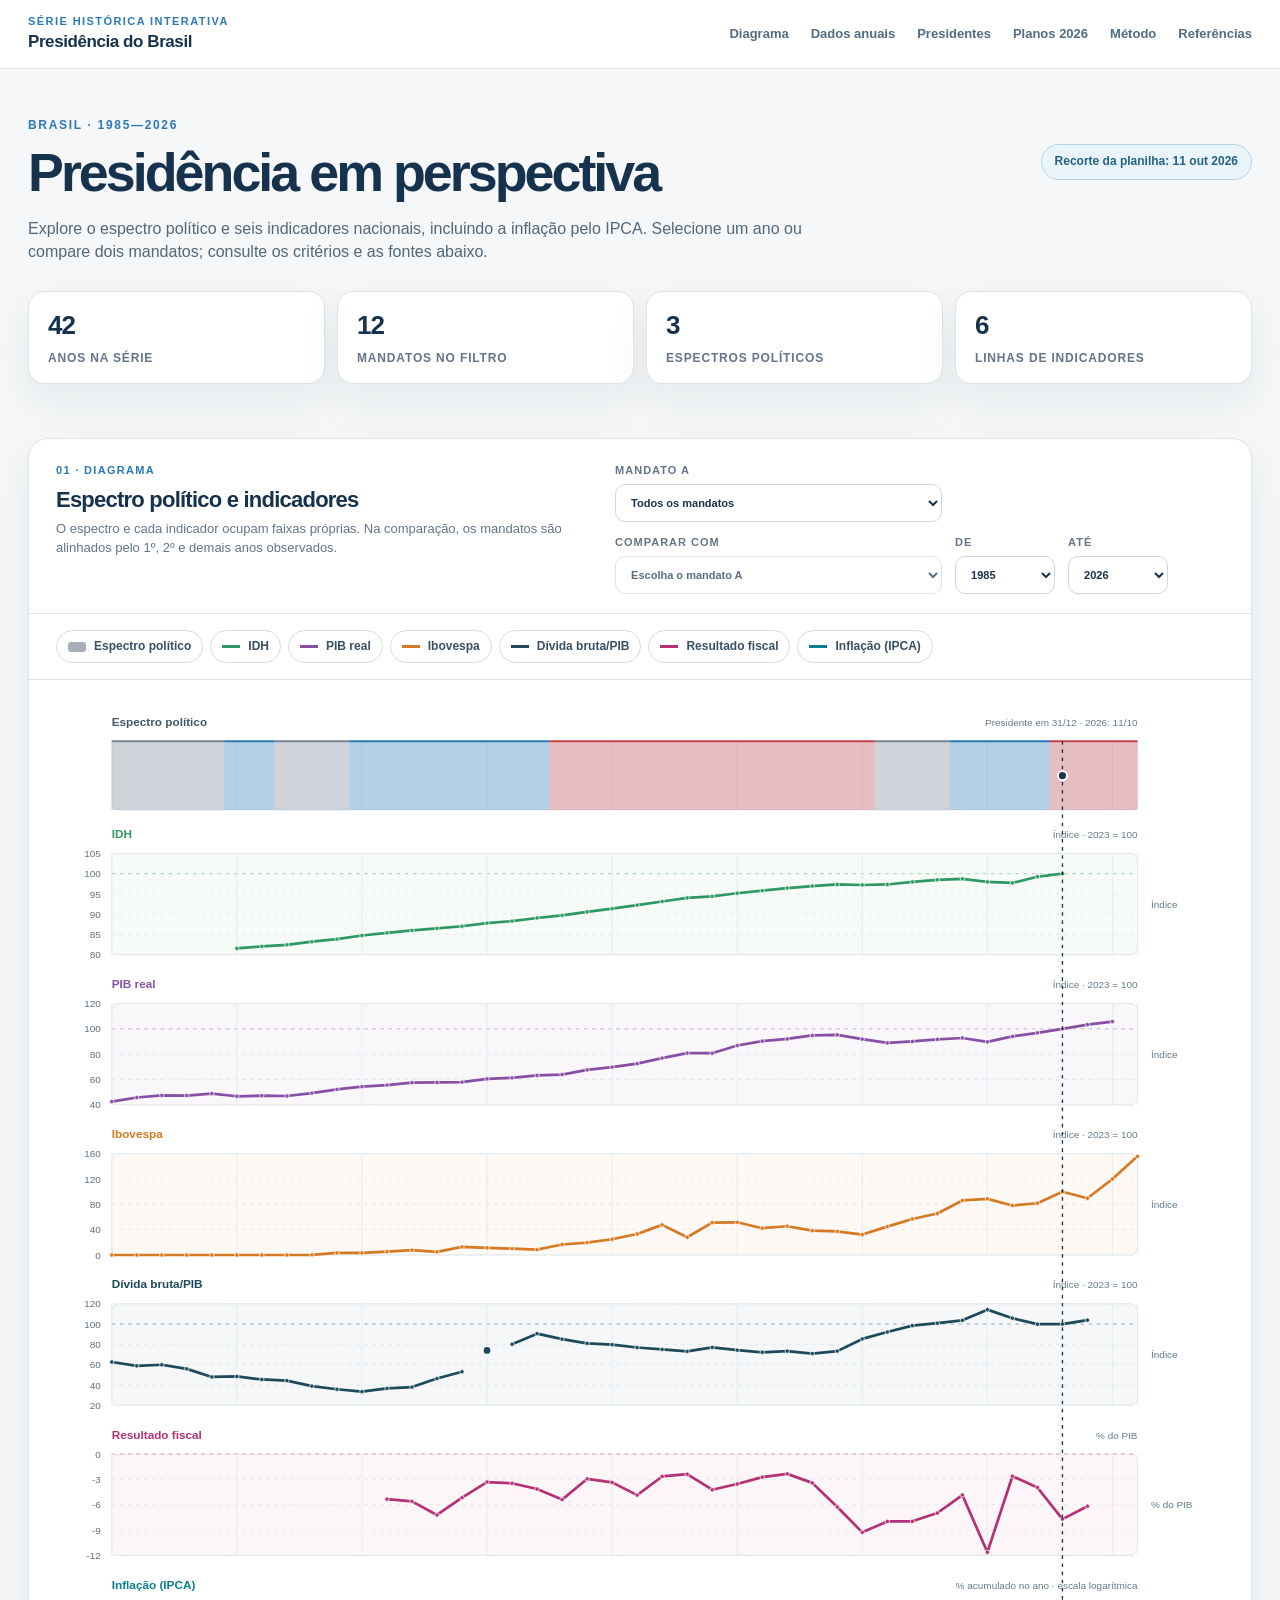
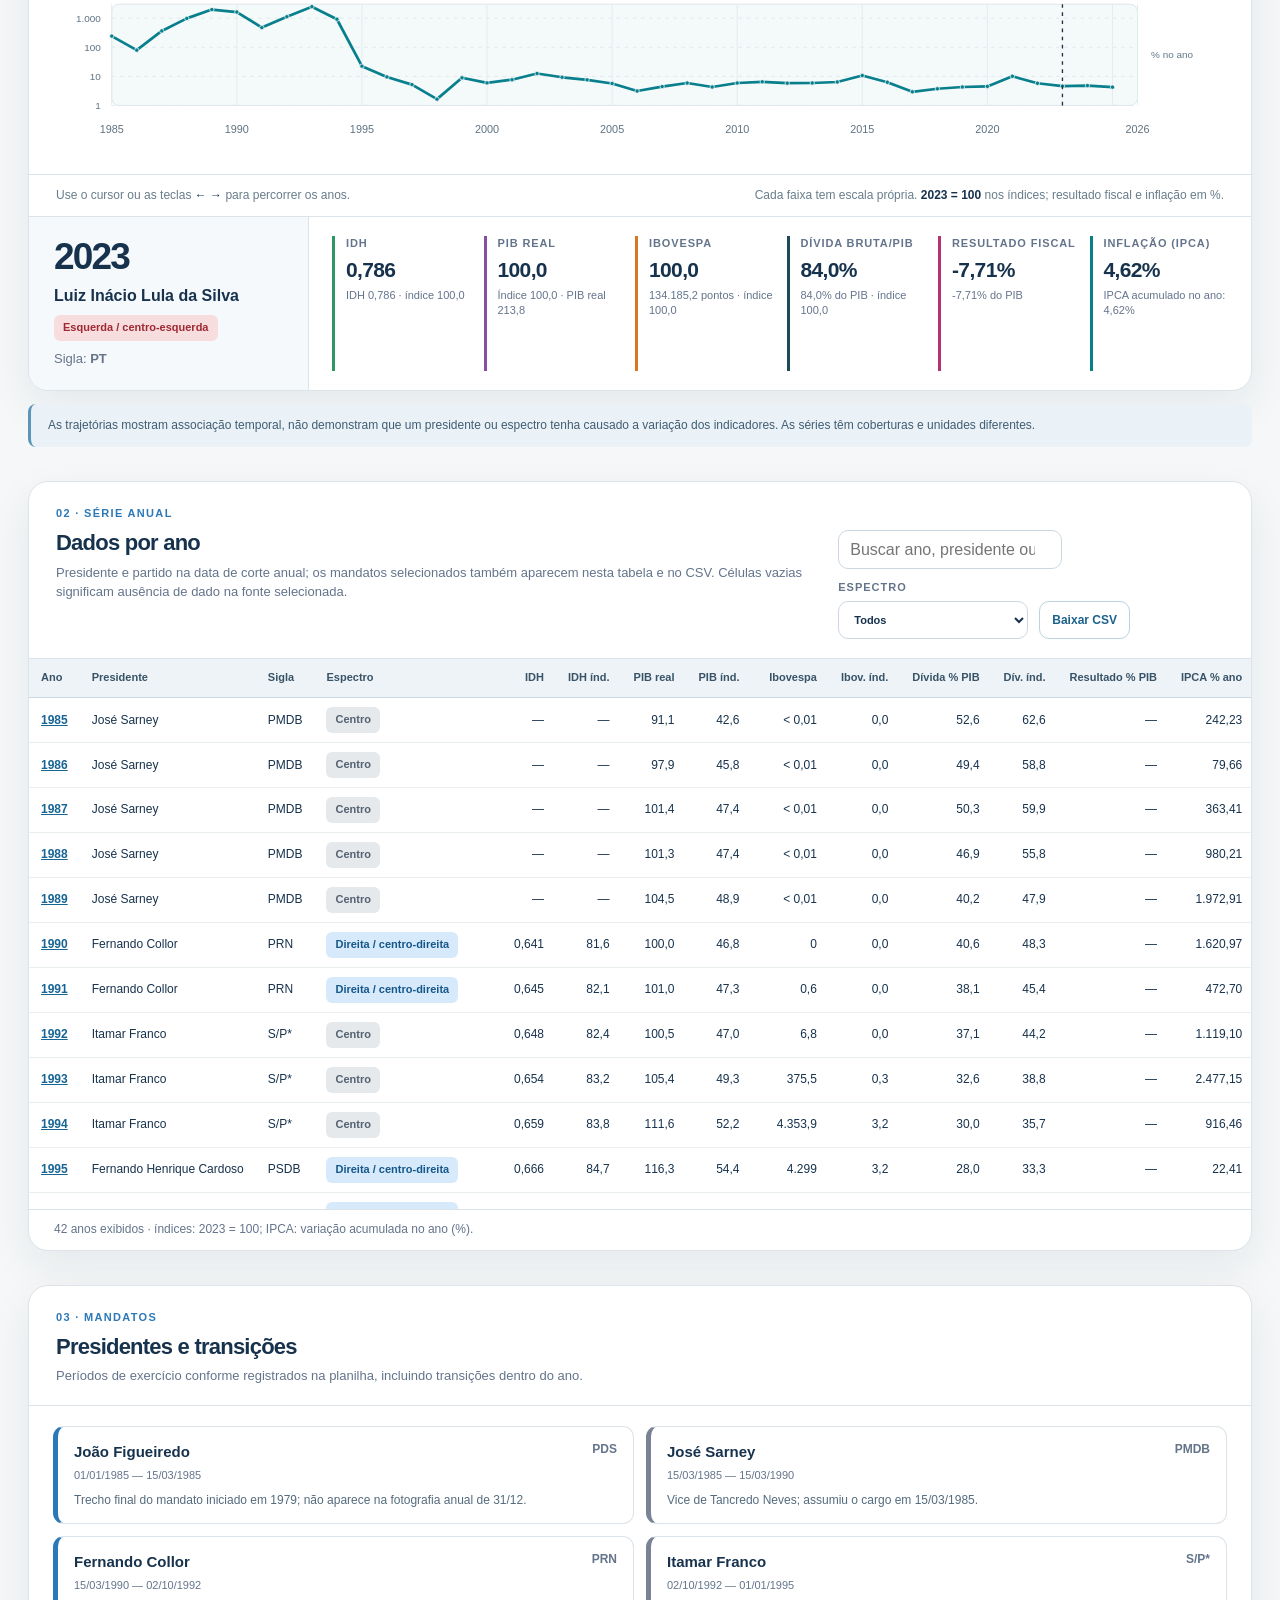
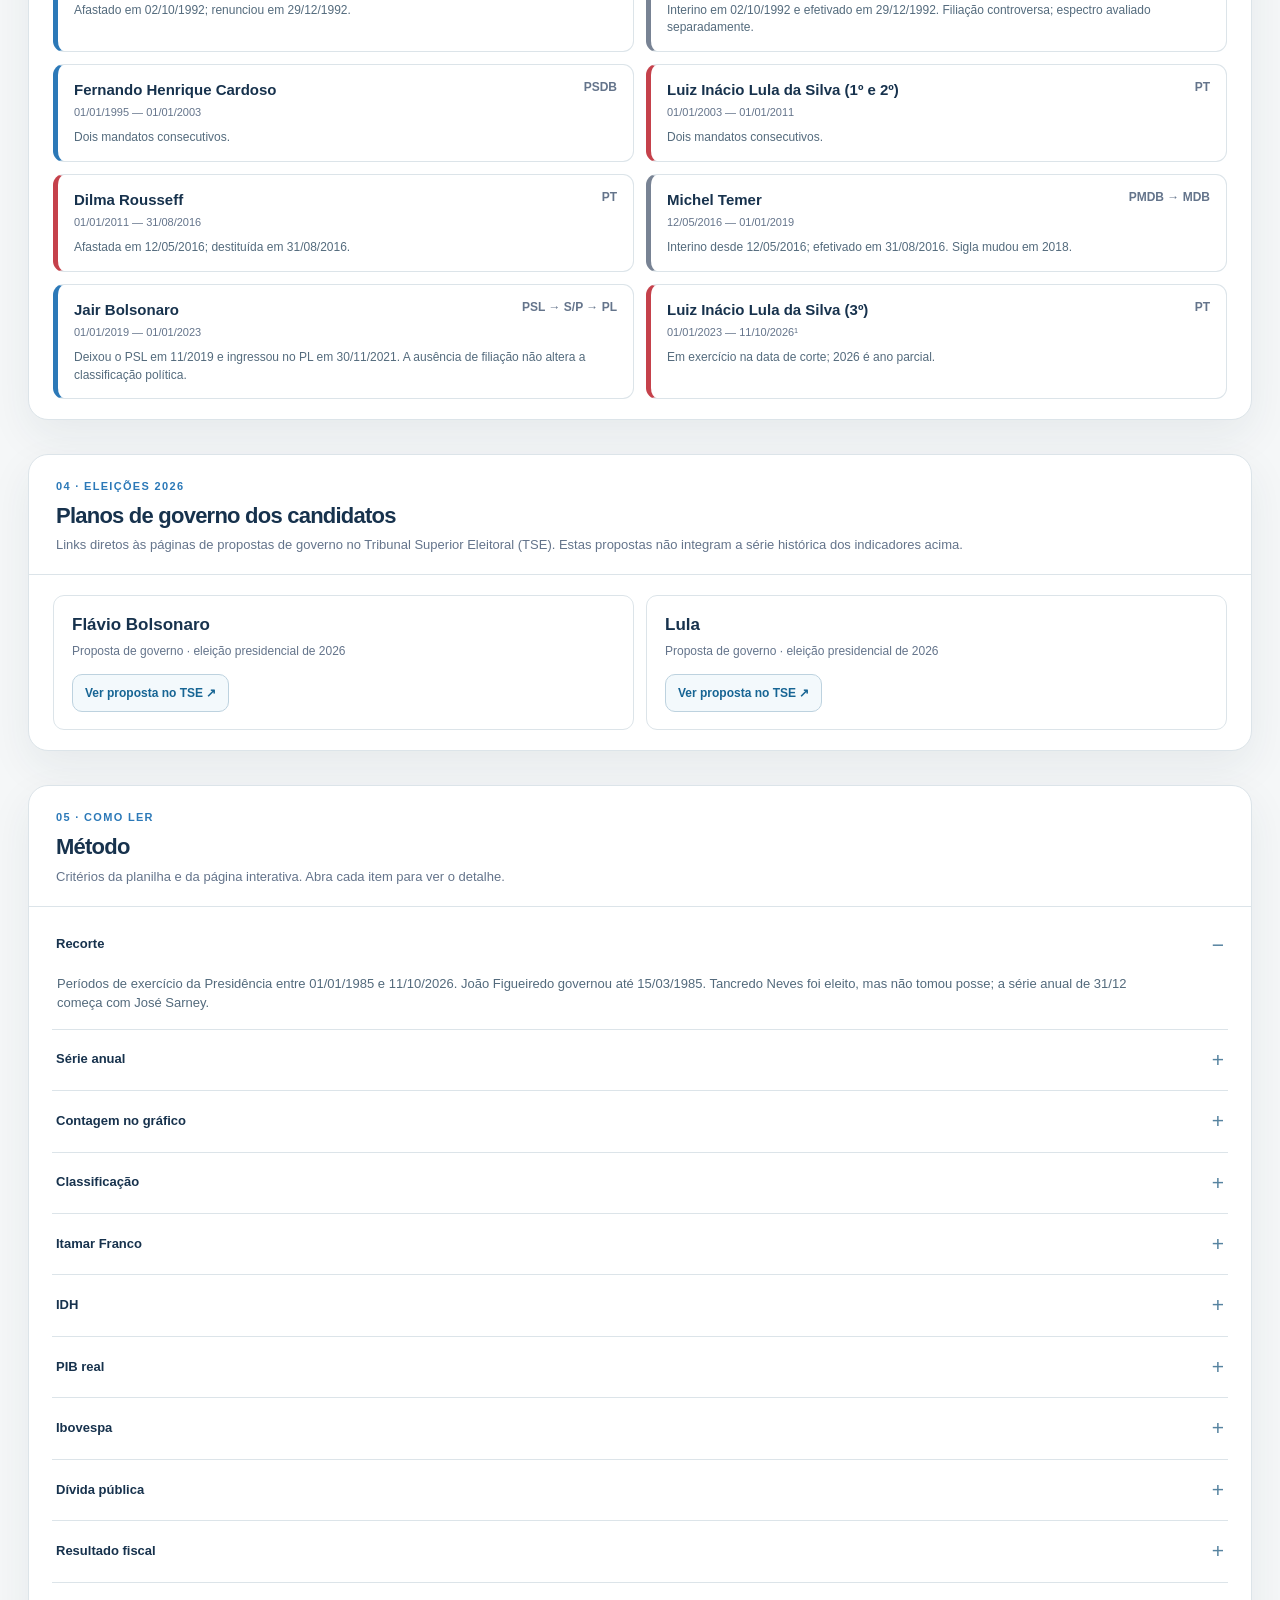
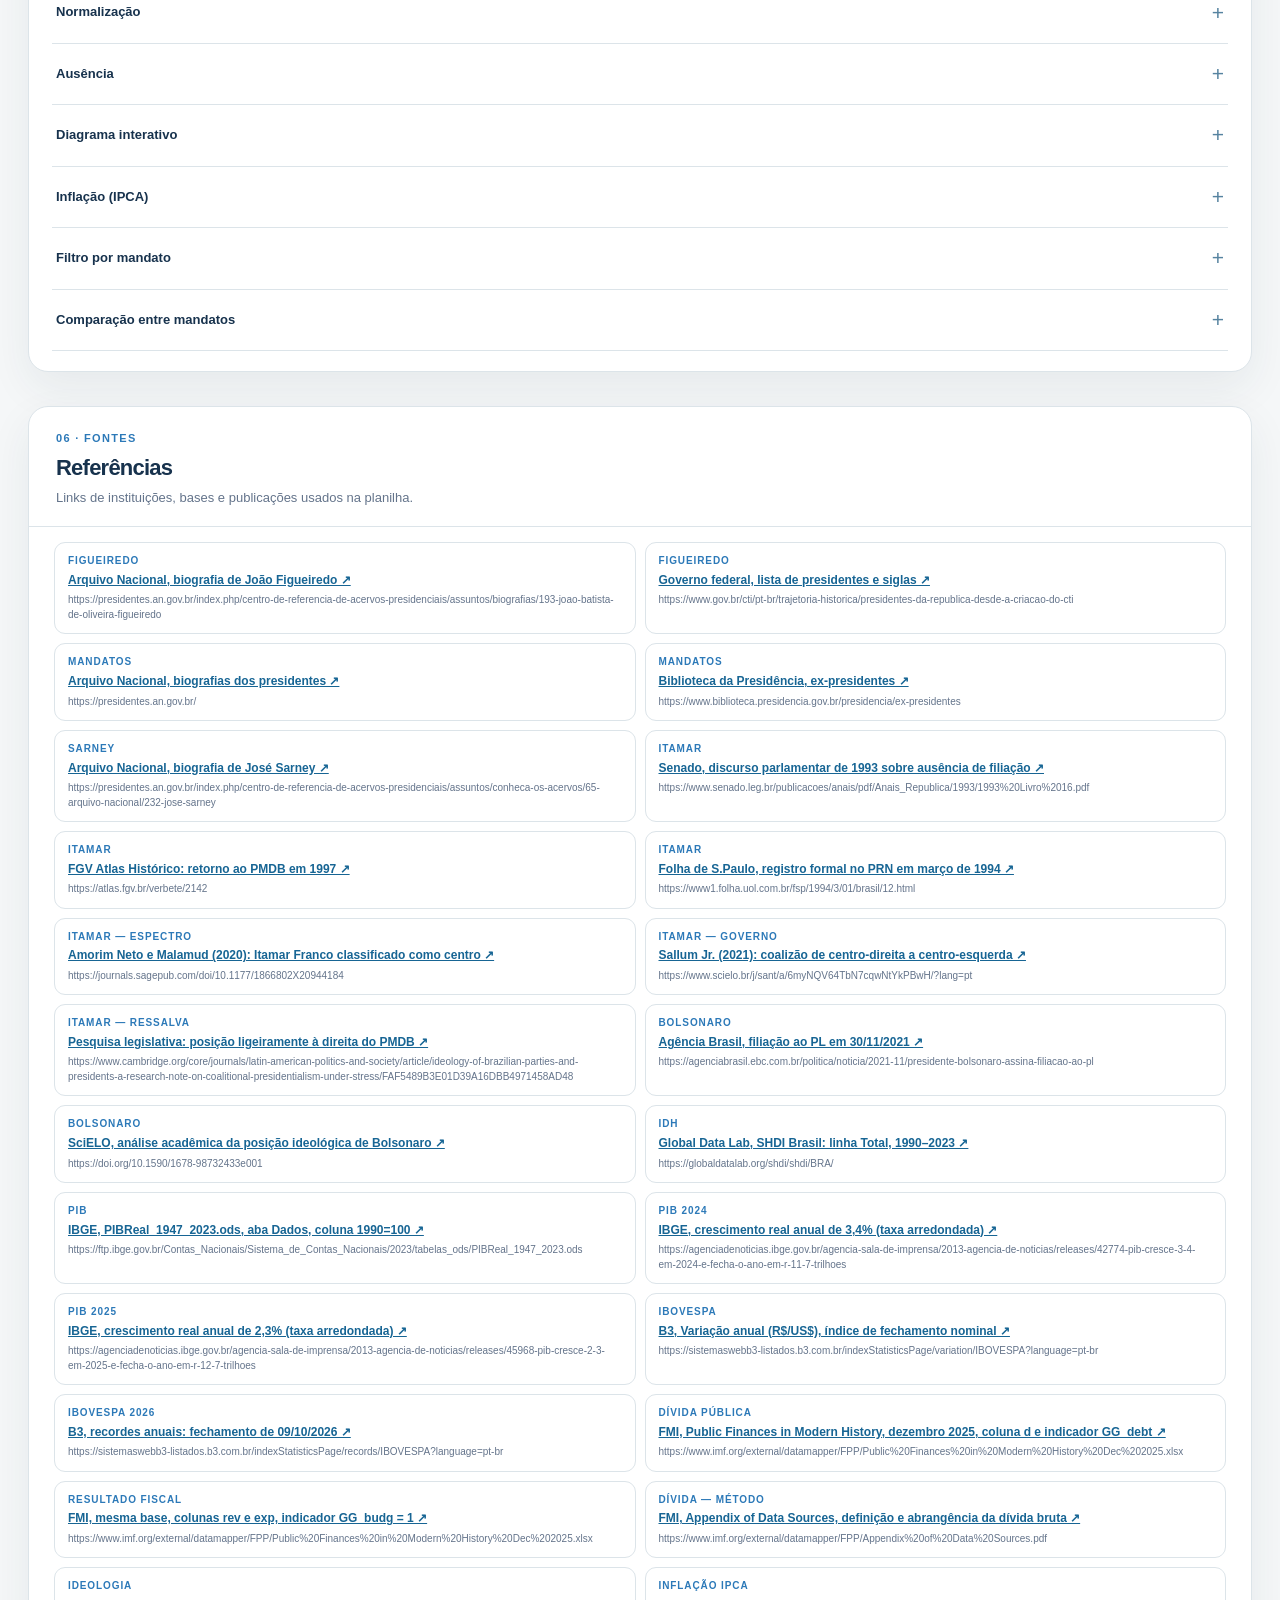
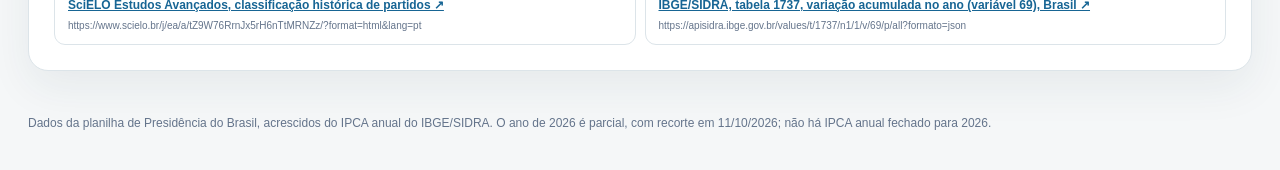
==== presidencia-brasil.html @ c433f700 "Publicar painel da Presidência no GitHub Pages" ====
<!doctype html>
<html lang="pt-BR">
<head>
  <meta charset="utf-8">
  <meta name="viewport" content="width=device-width, initial-scale=1">
  <meta name="color-scheme" content="light">
  <meta name="description" content="Diagrama interativo dos presidentes do Brasil, espectro político, IDH, PIB, Ibovespa, dívida, resultado fiscal e inflação entre 1985 e 2026.">
  <title>Presidência do Brasil · espectro e indicadores</title>
  <style>
    :root{--ink:#17324d;--muted:#64748b;--paper:#f5f7f8;--white:#fff;--line:#dce4e9;--blue:#2c79b8;--red:#c5414b;--gray:#788394;--green:#2e9864;--purple:#874fa4;--orange:#d77923;--teal:#1c4a5b;--pink:#b33174;--shadow:0 16px 44px rgba(28,54,75,.07)}
    *{box-sizing:border-box}html{scroll-behavior:smooth}body{margin:0;background:var(--paper);color:var(--ink);font-family:Inter,ui-sans-serif,-apple-system,BlinkMacSystemFont,"Segoe UI",sans-serif;line-height:1.45}button,input,select{font:inherit}button{cursor:pointer}a{color:#176594}a:hover{text-decoration-thickness:2px}a:focus-visible,button:focus-visible,input:focus-visible,select:focus-visible,summary:focus-visible,svg:focus-visible{outline:3px solid #ef9c3a;outline-offset:3px}
    .shell{max-width:1480px;margin:auto;padding:0 28px}.topbar{background:#fff;border-bottom:1px solid var(--line)}.topbar-inner{min-height:68px;display:flex;align-items:center;justify-content:space-between;gap:20px}.brand{font-weight:800;letter-spacing:-.025em;font-size:17px;color:var(--ink);text-decoration:none}.brand small{font-size:11px;letter-spacing:.13em;text-transform:uppercase;color:var(--blue);display:block;font-weight:800}.nav{display:flex;gap:22px;flex-wrap:wrap}.nav a{font-size:13px;font-weight:700;text-decoration:none;color:#536c80}.nav a:hover{color:var(--ink)}
    .hero{padding:48px 0 29px}.eyebrow{font-size:12px;letter-spacing:.14em;text-transform:uppercase;color:var(--blue);font-weight:800;margin:0 0 10px}.hero-grid{display:flex;align-items:end;justify-content:space-between;gap:25px}.hero h1{font-size:clamp(30px,4.2vw,56px);line-height:1.07;letter-spacing:-.055em;margin:0;max-width:900px}.intro{font-size:16px;color:#52677a;max-width:810px;margin:15px 0 0}.date-pill{flex:none;align-self:start;border:1px solid #b8d3e4;background:#eaf5fb;border-radius:99px;color:#276080;padding:8px 13px;font-size:12px;font-weight:750}.stats{display:grid;grid-template-columns:repeat(4,1fr);gap:12px;margin-top:28px}.stat{background:#fff;border:1px solid var(--line);border-radius:16px;padding:15px 19px;box-shadow:var(--shadow)}.stat strong{font-size:26px;letter-spacing:-.04em;display:block}.stat span{font-size:12px;color:var(--muted);font-weight:700;text-transform:uppercase;letter-spacing:.07em}
    .section{margin:25px 0 34px}.panel{background:#fff;border:1px solid var(--line);border-radius:20px;box-shadow:var(--shadow);overflow:hidden}.panel-head{padding:24px 27px 19px;border-bottom:1px solid var(--line)}.head-row{display:flex;align-items:start;justify-content:space-between;gap:20px}.panel h2{font-size:22px;letter-spacing:-.035em;line-height:1.2;margin:0}.panel-head p{margin:7px 0 0;color:var(--muted);font-size:13px}.section-kicker{font-size:11px;font-weight:800;letter-spacing:.12em;text-transform:uppercase;color:var(--blue);margin-bottom:8px}.controls{display:flex;gap:13px;flex-wrap:wrap;align-items:end}.field{display:grid;gap:5px;font-size:11px;color:var(--muted);font-weight:800;text-transform:uppercase;letter-spacing:.09em}.field select,.search{min-height:38px;border:1px solid #cbd8e1;border-radius:10px;background:#fff;color:var(--ink);padding:7px 11px}.field select{min-width:100px}.series{padding:16px 27px;display:flex;gap:7px;flex-wrap:wrap;border-bottom:1px solid var(--line)}.series button{background:#fff;border:1px solid #d4dde4;border-radius:99px;padding:7px 11px;font-size:12px;color:#395064;font-weight:700;display:inline-flex;align-items:center;gap:8px}.series button[aria-pressed="false"]{opacity:.47;background:#f3f6f8}.swatch{height:10px;width:18px;border-radius:3px;display:inline-block}.swatch.area{opacity:.65}.swatch.line{height:3px;border-radius:0}
    .chart-scroll{padding:16px 14px 10px;overflow-x:auto}.chart-svg{width:100%;min-width:1000px;height:auto;display:block;touch-action:pan-y;cursor:crosshair}.chart-svg text{font-family:inherit}.chart-foot{border-top:1px solid var(--line);padding:12px 27px;display:flex;justify-content:space-between;gap:12px;flex-wrap:wrap;color:#687d8b;font-size:12px}.chart-foot strong{color:var(--ink)}
    .detail{display:grid;grid-template-columns:280px 1fr;gap:0;border-top:1px solid var(--line)}.detail-lead{padding:21px 25px;background:#f6f9fb;border-right:1px solid var(--line)}.detail-year{font-size:37px;line-height:1;font-weight:800;letter-spacing:-.05em}.detail-lead h3{font-size:16px;line-height:1.25;margin:11px 0 8px}.badge{display:inline-block;padding:5px 9px;border-radius:6px;font-size:11px;font-weight:800}.badge.right{background:#d6eafb;color:#165789}.badge.left{background:#f8dddf;color:#9e2932}.badge.center{background:#e5e9ec;color:#536170}.party{font-size:13px;color:var(--muted);margin-top:9px}.detail-metrics{padding:19px 23px;display:grid;grid-template-columns:repeat(5,minmax(0,1fr));gap:13px}.metric{border-left:3px solid var(--line);padding-left:11px;min-width:0}.metric-label{font-size:11px;text-transform:uppercase;color:var(--muted);letter-spacing:.08em;font-weight:800}.metric-value{font-size:21px;font-weight:800;letter-spacing:-.03em;margin-top:3px;white-space:nowrap}.metric-sub{font-size:11px;color:var(--muted);margin-top:2px}.notice{margin:13px 0 0;padding:13px 17px;background:#eaf2f7;border-left:3px solid #5d94b9;border-radius:8px;color:#405d72;font-size:12px}
    .table-tools{display:flex;gap:11px;flex-wrap:wrap;align-items:end}.table-tools .search{min-width:220px}.text-btn{background:#fff;border:1px solid #bdd2df;color:#1c628d;border-radius:10px;padding:8px 12px;font-size:12px;font-weight:800;min-height:38px}.text-btn:hover{background:#eff7fb}.table-wrap{max-height:550px;overflow:auto}.data-table{border-collapse:separate;border-spacing:0;width:100%;min-width:1180px;font-size:12px}.data-table th{position:sticky;top:0;z-index:2;background:#edf3f7;text-align:right;color:#385367;white-space:nowrap;font-size:11px;padding:11px 12px;border-bottom:1px solid #cbd9e2}.data-table th:nth-child(-n+5){text-align:left}.data-table td{padding:9px 12px;text-align:right;border-bottom:1px solid #e9eef1;white-space:nowrap}.data-table td:nth-child(-n+5){text-align:left}.data-table tr:hover{background:#f4f9fc}.data-table tr.selected{background:#eaf4fb}.data-table .year-button{background:none;border:0;color:#176594;font-weight:800;text-decoration:underline;padding:0}.empty{padding:30px;color:var(--muted);text-align:center}.table-note{padding:11px 25px;color:var(--muted);font-size:12px;border-top:1px solid var(--line)}
    .episodes{display:grid;grid-template-columns:repeat(2,1fr);gap:12px;padding:20px 24px}.episode{border:1px solid var(--line);border-left:5px solid var(--gray);border-radius:11px;padding:14px 16px;background:#fff}.episode.right{border-left-color:var(--blue)}.episode.left{border-left-color:var(--red)}.episode.center{border-left-color:var(--gray)}.episode-top{display:flex;align-items:start;justify-content:space-between;gap:8px}.episode h3{margin:0;font-size:15px}.episode span{font-size:12px;color:var(--muted);font-weight:700}.episode p{font-size:12px;color:#546b7d;margin:8px 0 0}.episode .dates{font-size:11px;color:var(--muted);margin-top:5px}
    .plans{display:grid;grid-template-columns:repeat(2,minmax(0,1fr));gap:12px;padding:20px 24px}.plan{border:1px solid var(--line);border-radius:11px;padding:17px 18px;background:#fff}.plan h3{margin:0 0 5px;font-size:17px}.plan p{margin:0 0 14px;color:var(--muted);font-size:12px}.plan a{display:inline-flex;align-items:center;min-height:38px;padding:8px 12px;border:1px solid #bdd2df;border-radius:10px;background:#f3f9fc;font-size:12px;font-weight:800;text-decoration:none}.plan a:hover{background:#e5f3fa}
    .methods{padding:8px 23px 20px}.methods details{border-bottom:1px solid var(--line)}.methods summary{list-style:none;display:flex;align-items:center;justify-content:space-between;cursor:pointer;padding:15px 4px;font-size:13px;font-weight:800}.methods summary::-webkit-details-marker{display:none}.methods summary::after{content:'+';font-size:21px;color:#5683a0;font-weight:400}.methods details[open] summary::after{content:'−'}.methods p{font-size:13px;color:#536a7c;margin:0 5px 16px;max-width:1100px}.refs{padding:15px 25px 25px;display:grid;grid-template-columns:repeat(2,minmax(0,1fr));gap:9px}.ref{border:1px solid var(--line);border-radius:11px;padding:11px 13px;min-width:0}.ref-tag{display:block;color:var(--blue);font-size:10px;font-weight:850;text-transform:uppercase;letter-spacing:.09em}.ref a{font-size:12px;font-weight:700;line-height:1.3;display:block;margin-top:4px;overflow-wrap:anywhere}.ref small{display:block;margin-top:5px;color:var(--muted);font-size:10px;overflow-wrap:anywhere}.footer{padding:10px 0 38px;color:var(--muted);font-size:12px}
    .detail-metrics{grid-template-columns:repeat(6,minmax(0,1fr))}
    @media(max-width:1150px){.hero-grid{display:block}.date-pill{display:inline-block;margin-top:18px}.detail{grid-template-columns:1fr}.detail-lead{border-right:0;border-bottom:1px solid var(--line)}.detail-metrics{grid-template-columns:repeat(3,1fr)}}
    .field.mandate-field select{min-width:240px;max-width:330px}.field.compare-field select{min-width:240px;max-width:330px}.field[hidden],.detail[hidden],.compare-legend[hidden],.comparison[hidden]{display:none}.mandate-note{font-size:12px;color:var(--muted);margin:13px 0 0;line-height:1.45}.mandate-note[hidden]{display:none}
    .compare-legend{display:flex;gap:14px;flex-wrap:wrap;align-items:center;padding:11px 27px;background:#f7fafc;border-bottom:1px solid var(--line);font-size:12px;color:#536b7c}.compare-key{display:inline-flex;align-items:center;gap:8px}.compare-key strong{color:var(--ink)}.compare-line{width:31px;border-top:3px solid #344c60;display:inline-block}.compare-line.dashed{border-top-style:dashed}.comparison{border-top:1px solid var(--line);padding:20px 25px 25px}.comparison h3{font-size:17px;margin:0 0 5px}.comparison p{font-size:12px;color:var(--muted);margin:0 0 14px}.compare-table-wrap{overflow-x:auto}.compare-table{width:100%;min-width:650px;border-collapse:collapse;font-size:12px}.compare-table th,.compare-table td{text-align:left;padding:10px 13px;border-bottom:1px solid #e6edf1;vertical-align:top}.compare-table thead th{background:#edf3f7;color:#405a6e;font-size:11px;text-transform:uppercase;letter-spacing:.06em}.compare-table tbody th{font-weight:800;color:var(--ink);width:20%}.compare-table td strong{display:block;font-size:14px}.compare-table td small{display:block;margin-top:3px;color:var(--muted);font-size:11px}.data-table:not(.is-comparing) .compare-col{display:none}.compare-tag{display:inline-block;border-radius:6px;padding:3px 7px;font-size:11px;font-weight:800;background:#e6eef4;color:#25455c}
    @media(max-width:700px){.shell{padding:0 16px}.topbar-inner{align-items:start;padding-top:13px;padding-bottom:13px;display:block}.nav{margin-top:9px;gap:13px}.hero{padding-top:30px}.stats{grid-template-columns:repeat(2,1fr)}.panel-head{padding:19px}.head-row{display:block}.controls{margin-top:16px}.field.mandate-field select,.field.compare-field select{min-width:0;max-width:100%;width:100%}.series{padding:14px 18px}.chart-foot{padding:11px 18px}.detail-metrics{grid-template-columns:repeat(2,1fr);padding:19px}.episodes,.plans,.refs{grid-template-columns:1fr;padding:16px}.table-tools{margin-top:14px}.table-tools .search{min-width:170px;width:100%}.footer{padding-bottom:25px}}
  </style>
</head>
<body>
  <header class="topbar"><div class="shell topbar-inner"><a class="brand" href="#inicio"><small>Série histórica interativa</small>Presidência do Brasil</a><nav class="nav" aria-label="Navegação principal"><a href="#diagrama">Diagrama</a><a href="#dados">Dados anuais</a><a href="#presidentes">Presidentes</a><a href="#planos">Planos 2026</a><a href="#metodo">Método</a><a href="#referencias">Referências</a></nav></div></header>
  <main id="inicio" class="shell">
    <section class="hero"><p class="eyebrow">Brasil · 1985—2026</p><div class="hero-grid"><div><h1>Presidência em perspectiva</h1><p class="intro">Explore o espectro político e seis indicadores nacionais, incluindo a inflação pelo IPCA. Selecione um ano ou compare dois mandatos; consulte os critérios e as fontes abaixo.</p></div><div class="date-pill">Recorte da planilha: 11 out 2026</div></div><div class="stats"><div class="stat"><strong>42</strong><span>Anos na série</span></div><div class="stat"><strong>12</strong><span>Mandatos no filtro</span></div><div class="stat"><strong>3</strong><span>Espectros políticos</span></div><div class="stat"><strong>6</strong><span>Linhas de indicadores</span></div></div></section>
    <section class="section" id="diagrama"><div class="panel"><div class="panel-head"><div class="head-row"><div><div class="section-kicker">01 · Diagrama</div><h2>Espectro político e indicadores</h2><p>O espectro e cada indicador ocupam faixas próprias. Na comparação, os mandatos são alinhados pelo 1º, 2º e demais anos observados.</p></div><div class="controls"><label class="field mandate-field">Mandato A <select id="mandate-filter" aria-label="Selecionar mandato A"></select></label><label class="field compare-field">Comparar com <select id="compare-filter" aria-label="Selecionar mandato B" disabled></select></label><label class="field" id="start-field">De <select id="start-year" aria-label="Ano inicial"></select></label><label class="field" id="end-field">Até <select id="end-year" aria-label="Ano final"></select></label></div></div><p id="mandate-note" class="mandate-note" hidden></p></div><div id="series-controls" class="series" role="group" aria-label="Mostrar ou ocultar séries"></div><div id="compare-legend" class="compare-legend" hidden></div><div class="chart-scroll"><svg id="chart" class="chart-svg" viewBox="0 0 1320 1180" role="img" aria-label="Gráficos alinhados por ano do espectro político, IDH, PIB, Ibovespa, dívida, resultado fiscal e inflação pelo IPCA" tabindex="0"></svg></div><div class="chart-foot"><span id="chart-instruction">Use o cursor ou as teclas <strong>← →</strong> para percorrer os anos.</span><span>Cada faixa tem escala própria. <strong>2023 = 100</strong> nos índices; resultado fiscal e inflação em %.</span></div><div class="detail" id="detail"><div class="detail-lead" id="detail-lead"></div><div class="detail-metrics" id="detail-metrics"></div></div><div id="comparison" class="comparison" hidden></div></div><div class="notice">As trajetórias mostram associação temporal, não demonstram que um presidente ou espectro tenha causado a variação dos indicadores. As séries têm coberturas e unidades diferentes.</div></section>
    <section class="section" id="dados"><div class="panel"><div class="panel-head"><div class="section-kicker">02 · Série anual</div><div class="head-row"><div><h2>Dados por ano</h2><p>Presidente e partido na data de corte anual; os mandatos selecionados também aparecem nesta tabela e no CSV. Células vazias significam ausência de dado na fonte selecionada.</p></div><div class="table-tools"><input id="search" class="search" type="search" placeholder="Buscar ano, presidente ou sigla" aria-label="Buscar dados anuais"><label class="field">Espectro <select id="spectrum-filter"><option value="">Todos</option><option value="Direita / centro-direita">Direita / centro-direita</option><option value="Esquerda / centro-esquerda">Esquerda / centro-esquerda</option><option value="Centro">Centro</option></select></label><button id="download-csv" class="text-btn" type="button">Baixar CSV</button></div></div></div><div class="table-wrap"><table id="annual-table" class="data-table"><thead><tr><th class="compare-col">Grupo</th><th>Ano</th><th>Presidente</th><th>Sigla</th><th>Espectro</th><th>IDH</th><th>IDH índ.</th><th>PIB real</th><th>PIB índ.</th><th>Ibovespa</th><th>Ibov. índ.</th><th>Dívida % PIB</th><th>Dív. índ.</th><th>Resultado % PIB</th><th>IPCA % ano</th></tr></thead><tbody id="annual-rows"></tbody></table><div id="table-empty" class="empty" hidden>Nenhum ano corresponde aos filtros.</div></div><div class="table-note" id="table-count"></div></div></section>
    <section class="section" id="presidentes"><div class="panel"><div class="panel-head"><div class="section-kicker">03 · Mandatos</div><h2>Presidentes e transições</h2><p>Períodos de exercício conforme registrados na planilha, incluindo transições dentro do ano.</p></div><div id="episodes" class="episodes"></div></div></section>
    <section class="section" id="planos"><div class="panel"><div class="panel-head"><div class="section-kicker">04 · Eleições 2026</div><h2>Planos de governo dos candidatos</h2><p>Links diretos às páginas de propostas de governo no Tribunal Superior Eleitoral (TSE). Estas propostas não integram a série histórica dos indicadores acima.</p></div><div class="plans"><article class="plan"><h3>Flávio Bolsonaro</h3><p>Proposta de governo · eleição presidencial de 2026</p><a href="https://www.tse.jus.br/eleicoes/eleicoes-2026-content/propostas-de-governo-dos-candidatos-ao-cargo-de-presidente-da-republica-eleicoes-2026/flavio-bolsonaro" target="_blank" rel="noopener noreferrer" aria-label="Abrir proposta de governo de Flávio Bolsonaro no TSE, em nova aba">Ver proposta no TSE ↗</a></article><article class="plan"><h3>Lula</h3><p>Proposta de governo · eleição presidencial de 2026</p><a href="https://www.tse.jus.br/eleicoes/eleicoes-2026-content/propostas-de-governo-dos-candidatos-ao-cargo-de-presidente-da-republica-eleicoes-2026/lula-propostas-de-governo" target="_blank" rel="noopener noreferrer" aria-label="Abrir proposta de governo de Lula no TSE, em nova aba">Ver proposta no TSE ↗</a></article></div></div></section>
    <section class="section" id="metodo"><div class="panel"><div class="panel-head"><div class="section-kicker">05 · Como ler</div><h2>Método</h2><p>Critérios da planilha e da página interativa. Abra cada item para ver o detalhe.</p></div><div id="methods" class="methods"></div></div></section>
    <section class="section" id="referencias"><div class="panel"><div class="panel-head"><div class="section-kicker">06 · Fontes</div><h2>Referências</h2><p>Links de instituições, bases e publicações usados na planilha.</p></div><div id="refs" class="refs"></div></div></section>
    <div class="footer">Dados da planilha de Presidência do Brasil, acrescidos do IPCA anual do IBGE/SIDRA. O ano de 2026 é parcial, com recorte em 11/10/2026; não há IPCA anual fechado para 2026.</div>
  </main>
  <script id="site-data" type="application/json">{"cutoff":"11/10/2026","years":[{"year":1985,"president":"José Sarney","party":"PMDB","spectrum":"Centro","right":0,"left":0,"center":1,"noParty":0,"hdi":null,"hdiIndex":null,"gdpReal":91.09489983899644,"gdpIndex":42.60950680819866,"ibov":6.55489e-06,"ibovIndex":4.884956050307769e-09,"debtPct":52.599998,"debtIndex":62.618659089697516,"debtCoverage":"Governo central","revenuePct":null,"expensePct":null,"fiscalPct":null,"mandateId":"sarney","inflationPct":242.23},{"year":1986,"president":"José Sarney","party":"PMDB","spectrum":"Centro","right":0,"left":0,"center":1,"noParty":0,"hdi":null,"hdiIndex":null,"gdpReal":97.92701732692117,"gdpIndex":45.80521981881356,"ibov":9.25819e-06,"ibovIndex":6.899559146743711e-09,"debtPct":49.400002,"debtIndex":58.809163533967734,"debtCoverage":"Governo central","revenuePct":null,"expensePct":null,"fiscalPct":null,"mandateId":"sarney","inflationPct":79.66},{"year":1987,"president":"José Sarney","party":"PMDB","spectrum":"Centro","right":0,"left":0,"center":1,"noParty":0,"hdi":null,"hdiIndex":null,"gdpReal":101.3544629333634,"gdpIndex":47.40840251247202,"ibov":1.248622e-05,"ibovIndex":9.305211213990452e-09,"debtPct":50.299999,"debtIndex":59.88058192688764,"debtCoverage":"Governo central","revenuePct":null,"expensePct":null,"fiscalPct":null,"mandateId":"sarney","inflationPct":363.41},{"year":1988,"president":"José Sarney","party":"PMDB","spectrum":"Centro","right":0,"left":0,"center":1,"noParty":0,"hdi":null,"hdiIndex":null,"gdpReal":101.25310847043004,"gdpIndex":47.360994109959556,"ibov":0.00033082158,"ibovIndex":2.4654096083891194e-07,"debtPct":46.900002,"debtIndex":55.83299141083869,"debtCoverage":"Governo central","revenuePct":null,"expensePct":null,"fiscalPct":null,"mandateId":"sarney","inflationPct":980.21},{"year":1989,"president":"José Sarney","party":"PMDB","spectrum":"Centro","right":0,"left":0,"center":1,"noParty":0,"hdi":null,"hdiIndex":null,"gdpReal":104.4932079414838,"gdpIndex":48.87654592147827,"ibov":0.00616154226,"ibovIndex":4.591818191032039e-06,"debtPct":40.200001,"debtIndex":47.856848930383975,"debtCoverage":"Governo central","revenuePct":null,"expensePct":null,"fiscalPct":null,"mandateId":"sarney","inflationPct":1972.91},{"year":1990,"president":"Fernando Collor","party":"PRN","spectrum":"Direita / centro-direita","right":1,"left":0,"center":0,"noParty":0,"hdi":0.641,"hdiIndex":81.55216284987277,"gdpReal":100,"gdpIndex":46.774854446854704,"ibov":0.02515660818,"ibovIndex":1.8747671636612197e-05,"debtPct":40.599998,"debtIndex":48.33303289867808,"debtCoverage":"Governo central","revenuePct":null,"expensePct":null,"fiscalPct":null,"mandateId":"collor","inflationPct":1620.97},{"year":1991,"president":"Fernando Collor","party":"PRN","spectrum":"Direita / centro-direita","right":1,"left":0,"center":0,"noParty":0,"hdi":0.645,"hdiIndex":82.06106870229007,"gdpReal":101.03,"gdpIndex":47.2566354476573,"ibov":0.60776859589,"ibovIndex":0.00045293252513465713,"debtPct":38.099998,"debtIndex":45.35686077554902,"debtCoverage":"Governo central","revenuePct":null,"expensePct":null,"fiscalPct":null,"mandateId":"collor","inflationPct":472.7},{"year":1992,"president":"Itamar Franco","party":"S/P*","spectrum":"Centro","right":0,"left":0,"center":1,"noParty":1,"hdi":0.648,"hdiIndex":82.44274809160305,"gdpReal":100.484438,"gdpIndex":47.00144961623995,"ibov":6.78,"ibovIndex":0.0050527166773335136,"debtPct":37.099998,"debtIndex":44.16639192629741,"debtCoverage":"Governo central","revenuePct":null,"expensePct":null,"fiscalPct":null,"mandateId":"itamar","inflationPct":1119.1},{"year":1993,"president":"Itamar Franco","party":"S/P*","spectrum":"Centro","right":0,"left":0,"center":1,"noParty":1,"hdi":0.654,"hdiIndex":83.20610687022901,"gdpReal":105.4282723496,"gdpIndex":49.31392093735896,"ibov":375.45,"ibovIndex":0.27979977529570316,"debtPct":32.599998,"debtIndex":38.809282104665115,"debtCoverage":"Governo central","revenuePct":null,"expensePct":null,"fiscalPct":null,"mandateId":"itamar","inflationPct":2477.15},{"year":1994,"president":"Itamar Franco","party":"S/P*","spectrum":"Centro","right":0,"left":0,"center":1,"noParty":1,"hdi":0.659,"hdiIndex":83.84223918575063,"gdpReal":111.59582628205158,"gdpIndex":52.19878531219445,"ibov":4353.93,"ibovIndex":3.2447160358322575,"debtPct":30,"debtIndex":35.7140654775486,"debtCoverage":"Governo central","revenuePct":null,"expensePct":null,"fiscalPct":null,"mandateId":"itamar","inflationPct":916.46},{"year":1995,"president":"Fernando Henrique Cardoso","party":"PSDB","spectrum":"Direita / centro-direita","right":1,"left":0,"center":0,"noParty":0,"hdi":0.666,"hdiIndex":84.7328244274809,"gdpReal":116.30517015115416,"gdpIndex":54.401574052369064,"ibov":4299,"ibovIndex":3.20378008788448,"debtPct":28,"debtIndex":33.33312777904536,"debtCoverage":"Governo central","revenuePct":null,"expensePct":null,"fiscalPct":null,"mandateId":"fhc1","inflationPct":22.41},{"year":1996,"president":"Fernando Henrique Cardoso","party":"PSDB","spectrum":"Direita / centro-direita","right":1,"left":0,"center":0,"noParty":0,"hdi":0.671,"hdiIndex":85.36895674300254,"gdpReal":118.8741932435128,"gdpIndex":55.6032308645259,"ibov":7039.95,"ibovIndex":5.24644141188703,"debtPct":30.700001,"debtIndex":36.54739486249359,"debtCoverage":"Governo central","revenuePct":32.9031094729213,"expensePct":38.2493561600263,"fiscalPct":-5.346246687105001,"mandateId":"fhc1","inflationPct":9.56},{"year":1997,"president":"Fernando Henrique Cardoso","party":"PSDB","spectrum":"Direita / centro-direita","right":1,"left":0,"center":0,"noParty":0,"hdi":0.676,"hdiIndex":86.00508905852418,"gdpReal":122.90978902041691,"gdpIndex":57.49087491523621,"ibov":10196.56,"ibovIndex":7.598868549178732,"debtPct":31.799999,"debtIndex":37.85690821573267,"debtCoverage":"Governo central","revenuePct":32.9969895551885,"expensePct":38.6009297540434,"fiscalPct":-5.6039401988549,"mandateId":"fhc1","inflationPct":5.22},{"year":1998,"president":"Fernando Henrique Cardoso","party":"PSDB","spectrum":"Direita / centro-direita","right":1,"left":0,"center":0,"noParty":0,"hdi":0.68,"hdiIndex":86.51399491094148,"gdpReal":123.32534443838898,"gdpIndex":57.68525035713866,"ibov":6784.33,"ibovIndex":5.055943559813286,"debtPct":38.900002,"debtIndex":46.30924061682572,"debtCoverage":"Governo central","revenuePct":33.6798491842927,"expensePct":40.9004316235996,"fiscalPct":-7.220582439306902,"mandateId":"fhc1","inflationPct":1.65},{"year":1999,"president":"Fernando Henrique Cardoso","party":"PSDB","spectrum":"Direita / centro-direita","right":1,"left":0,"center":0,"noParty":0,"hdi":0.684,"hdiIndex":87.02290076335878,"gdpReal":123.9024300542531,"gdpIndex":57.955181313992846,"ibov":17091.6,"ibovIndex":12.73731745756836,"debtPct":44.5,"debtIndex":52.975863791697094,"debtCoverage":"Governo central","revenuePct":34.4140673228804,"expensePct":39.5886249803418,"fiscalPct":-5.174557657461399,"mandateId":"fhc2","inflationPct":8.94},{"year":2000,"president":"Fernando Henrique Cardoso","party":"PSDB","spectrum":"Direita / centro-direita","right":1,"left":0,"center":0,"noParty":0,"hdi":0.69,"hdiIndex":87.78625954198472,"gdpReal":129.33920604448605,"gdpIndex":60.49822537002585,"ibov":15259.29,"ibovIndex":11.371809596942258,"debtPct":62.197623,"debtIndex":74.0443326789961,"debtCoverage":"Governo geral","revenuePct":31.1622518879063,"expensePct":34.4819277711109,"fiscalPct":-3.319675883204596,"mandateId":"fhc2","inflationPct":5.97},{"year":2001,"president":"Fernando Henrique Cardoso","party":"PSDB","spectrum":"Direita / centro-direita","right":1,"left":0,"center":0,"noParty":0,"hdi":0.694,"hdiIndex":88.29516539440203,"gdpReal":131.136887018853,"gdpIndex":61.33908802920479,"ibov":13577.57,"ibovIndex":10.11852719419811,"debtPct":67.330659,"debtIndex":80.15505213908324,"debtCoverage":"Governo geral","revenuePct":36.3342544809112,"expensePct":39.8022988804568,"fiscalPct":-3.4680443995456045,"mandateId":"fhc2","inflationPct":7.67},{"year":2002,"president":"Fernando Henrique Cardoso","party":"PSDB","spectrum":"Direita / centro-direita","right":1,"left":0,"center":0,"noParty":0,"hdi":0.7,"hdiIndex":89.05852417302798,"gdpReal":135.141101844216,"gdpIndex":63.212053685507705,"ibov":11268.47,"ibovIndex":8.397697093957577,"debtPct":76.095054,"debtIndex":90.58879136911989,"debtCoverage":"Governo geral","revenuePct":40.3462544637927,"expensePct":44.4947770063086,"fiscalPct":-4.148522542515906,"mandateId":"fhc2","inflationPct":12.53},{"year":2003,"president":"Luiz Inácio Lula da Silva","party":"PT","spectrum":"Esquerda / centro-esquerda","right":0,"left":1,"center":0,"noParty":0,"hdi":0.705,"hdiIndex":89.69465648854961,"gdpReal":136.68283072331357,"gdpIndex":63.93319512467072,"ibov":22236.39,"ibovIndex":16.571412772373474,"debtPct":71.51364,"debtIndex":85.13476071659463,"debtCoverage":"Governo geral","revenuePct":35.8874871745963,"expensePct":41.2881729472377,"fiscalPct":-5.4006857726413955,"mandateId":"lula1","inflationPct":9.3},{"year":2004,"president":"Luiz Inácio Lula da Silva","party":"PT","spectrum":"Esquerda / centro-esquerda","right":0,"left":1,"center":0,"noParty":0,"hdi":0.712,"hdiIndex":90.58524173027989,"gdpReal":144.55571343763566,"gdpIndex":67.61572455506646,"ibov":26196.25,"ibovIndex":19.522452693008564,"debtPct":68.025064,"debtIndex":80.9817196603478,"debtCoverage":"Governo geral","revenuePct":36.7256843044251,"expensePct":39.680679611755,"fiscalPct":-2.954995307329895,"mandateId":"lula1","inflationPct":7.6},{"year":2005,"president":"Luiz Inácio Lula da Silva","party":"PT","spectrum":"Esquerda / centro-esquerda","right":0,"left":1,"center":0,"noParty":0,"hdi":0.718,"hdiIndex":91.34860050890585,"gdpReal":149.18457828530978,"gdpIndex":69.78086935010765,"ibov":33455.94,"ibovIndex":24.932652801455664,"debtPct":66.968516,"debtIndex":79.7239321786087,"debtCoverage":"Governo geral","revenuePct":38.5067342907521,"expensePct":41.8703089711443,"fiscalPct":-3.3635746803921975,"mandateId":"lula1","inflationPct":5.69},{"year":2006,"president":"Luiz Inácio Lula da Silva","party":"PT","spectrum":"Esquerda / centro-esquerda","right":0,"left":1,"center":0,"noParty":0,"hdi":0.725,"hdiIndex":92.23918575063612,"gdpReal":155.09525443253534,"gdpIndex":72.54557951479737,"ibov":44473.71,"ibovIndex":33.14351861650358,"debtPct":64.598819,"debtIndex":76.9028817179437,"debtCoverage":"Governo geral","revenuePct":37.694360809552,"expensePct":42.5627996408255,"fiscalPct":-4.868438831273501,"mandateId":"lula1","inflationPct":3.14},{"year":2007,"president":"Luiz Inácio Lula da Silva","party":"PT","spectrum":"Esquerda / centro-esquerda","right":0,"left":1,"center":0,"noParty":0,"hdi":0.732,"hdiIndex":93.12977099236642,"gdpReal":164.50933569470186,"gdpIndex":76.94900232268438,"ibov":63886.1,"ibovIndex":47.610378011769406,"debtPct":63.024659,"debtIndex":75.02889327420577,"debtCoverage":"Governo geral","revenuePct":37.6915641145363,"expensePct":40.3517543236709,"fiscalPct":-2.660190209134605,"mandateId":"lula2","inflationPct":4.46},{"year":2008,"president":"Luiz Inácio Lula da Silva","party":"PT","spectrum":"Esquerda / centro-esquerda","right":0,"left":1,"center":0,"noParty":0,"hdi":0.739,"hdiIndex":94.0203562340967,"gdpReal":172.8897627853937,"gdpIndex":80.86893489638027,"ibov":37550.31,"ibovIndex":27.983934745729112,"debtPct":61.420078,"debtIndex":73.11868957760474,"debtCoverage":"Governo geral","revenuePct":37.522607942242,"expensePct":39.9155792800499,"fiscalPct":-2.3929713378079,"mandateId":"lula2","inflationPct":5.9},{"year":2009,"president":"Luiz Inácio Lula da Silva","party":"PT","spectrum":"Esquerda / centro-esquerda","right":0,"left":1,"center":0,"noParty":0,"hdi":0.742,"hdiIndex":94.40203562340966,"gdpReal":172.6722467118659,"gdpIndex":80.76719206958913,"ibov":68588.41,"ibovIndex":51.114720218110435,"debtPct":64.701584,"debtIndex":77.02522024923704,"debtCoverage":"Governo geral","revenuePct":36.3061353415799,"expensePct":40.5365940188312,"fiscalPct":-4.230458677251299,"mandateId":"lula2","inflationPct":4.31},{"year":2010,"president":"Luiz Inácio Lula da Silva","party":"PT","spectrum":"Esquerda / centro-esquerda","right":0,"left":1,"center":0,"noParty":0,"hdi":0.748,"hdiIndex":95.16539440203562,"gdpReal":185.67140336955927,"gdpIndex":86.84752867554383,"ibov":69304.81,"ibovIndex":51.64860904224638,"debtPct":62.433202,"debtIndex":74.32478214003395,"debtCoverage":"Governo geral","revenuePct":35.9621316402558,"expensePct":39.5158766960122,"fiscalPct":-3.5537450557564014,"mandateId":"lula2","inflationPct":5.91},{"year":2011,"president":"Dilma Rousseff","party":"PT","spectrum":"Esquerda / centro-esquerda","right":0,"left":1,"center":0,"noParty":0,"hdi":0.753,"hdiIndex":95.80152671755725,"gdpReal":193.0507704770122,"gdpIndex":90.299216899154,"ibov":56754.08,"ibovIndex":42.295322495976464,"debtPct":60.63371,"debtIndex":72.18254296955645,"debtCoverage":"Governo geral","revenuePct":36.6259275562739,"expensePct":39.3672540652882,"fiscalPct":-2.7413265090143,"mandateId":"dilma1","inflationPct":6.5},{"year":2012,"president":"Dilma Rousseff","party":"PT","spectrum":"Esquerda / centro-esquerda","right":0,"left":1,"center":0,"noParty":0,"hdi":0.758,"hdiIndex":96.43765903307889,"gdpReal":196.75961551845654,"gdpIndex":92.03402376894898,"ibov":60952.08,"ibovIndex":45.42383350061453,"debtPct":61.614255,"debtIndex":73.34985124734588,"debtCoverage":"Governo geral","revenuePct":36.9581755884763,"expensePct":39.3095016427147,"fiscalPct":-2.351326054238399,"mandateId":"dilma1","inflationPct":5.84},{"year":2013,"president":"Dilma Rousseff","party":"PT","spectrum":"Esquerda / centro-esquerda","right":0,"left":1,"center":0,"noParty":0,"hdi":0.762,"hdiIndex":96.94656488549617,"gdpReal":202.67189305152834,"gdpIndex":94.7994829795374,"ibov":51507.16,"ibovIndex":38.38511597847871,"debtPct":59.594682,"debtIndex":70.94561250205624,"debtCoverage":"Governo geral","revenuePct":36.3580130335864,"expensePct":39.7801456981151,"fiscalPct":-3.4221326645286965,"mandateId":"dilma1","inflationPct":5.91},{"year":2014,"president":"Dilma Rousseff","party":"PT","spectrum":"Esquerda / centro-esquerda","right":0,"left":1,"center":0,"noParty":0,"hdi":0.765,"hdiIndex":97.32824427480917,"gdpReal":203.693269690482,"gdpIndex":95.27723041576216,"ibov":50007.41,"ibovIndex":37.26744461611426,"debtPct":61.617149,"debtIndex":73.35329646419562,"debtCoverage":"Governo geral","revenuePct":35.1514999023321,"expensePct":41.4264315609625,"fiscalPct":-6.2749316586304005,"mandateId":"dilma1","inflationPct":6.41},{"year":2015,"president":"Dilma Rousseff","party":"PT","spectrum":"Esquerda / centro-esquerda","right":0,"left":1,"center":0,"noParty":0,"hdi":0.764,"hdiIndex":97.20101781170484,"gdpReal":196.470788298829,"gdpIndex":91.8989252573653,"ibov":43349.96,"ibovIndex":32.306056910581226,"debtPct":71.729677,"debtIndex":85.3919460353804,"debtCoverage":"Governo geral","revenuePct":36.9094736870819,"expensePct":46.1908507460088,"fiscalPct":-9.2813770589269,"mandateId":"dilma2","inflationPct":10.67},{"year":2016,"president":"Michel Temer","party":"PMDB","spectrum":"Centro","right":0,"left":0,"center":1,"noParty":0,"hdi":0.765,"hdiIndex":97.32824427480917,"gdpReal":190.0345685289654,"gdpIndex":88.88839282813191,"ibov":60227.28,"ibovIndex":44.88368467351551,"debtPct":77.422191,"debtIndex":92.16870662630913,"debtCoverage":"Governo geral","revenuePct":37.5123100944045,"expensePct":45.5029241637391,"fiscalPct":-7.990614069334605,"mandateId":"temer","inflationPct":6.29},{"year":2017,"president":"Michel Temer","party":"PMDB","spectrum":"Centro","right":0,"left":0,"center":1,"noParty":0,"hdi":0.77,"hdiIndex":97.96437659033079,"gdpReal":192.548477027763,"gdpIndex":90.0642698693716,"ibov":76402.08,"ibovIndex":56.93776752197187,"debtPct":82.744953,"debtIndex":98.50528897928939,"debtCoverage":"Governo geral","revenuePct":36.3276530908816,"expensePct":44.2973244249463,"fiscalPct":-7.969671334064699,"mandateId":"temer","inflationPct":2.95},{"year":2018,"president":"Michel Temer","party":"MDB","spectrum":"Centro","right":0,"left":0,"center":1,"noParty":0,"hdi":0.774,"hdiIndex":98.47328244274809,"gdpReal":195.98290021203135,"gdpIndex":91.67071631490215,"ibov":87887.27,"ibovIndex":65.49697269237662,"debtPct":84.777046,"debtIndex":100.92443239457165,"debtCoverage":"Governo geral","revenuePct":37.1905212946627,"expensePct":44.1806594726545,"fiscalPct":-6.9901381779917955,"mandateId":"temer","inflationPct":3.75},{"year":2019,"president":"Jair Bolsonaro","party":"S/P","spectrum":"Direita / centro-direita","right":1,"left":0,"center":0,"noParty":1,"hdi":0.776,"hdiIndex":98.72773536895674,"gdpReal":198.37541599414223,"gdpIndex":92.78981208960255,"ibov":115645.34,"ibovIndex":86.183353698216,"debtPct":87.118481,"debtIndex":103.71183782461912,"debtCoverage":"Governo geral","revenuePct":38.1843501960191,"expensePct":43.0428763992131,"fiscalPct":-4.858526203193996,"mandateId":"bolsonaro","inflationPct":4.31},{"year":2020,"president":"Jair Bolsonaro","party":"S/P","spectrum":"Direita / centro-direita","right":1,"left":0,"center":0,"noParty":1,"hdi":0.77,"hdiIndex":97.96437659033079,"gdpReal":191.87513210119653,"gdpIndex":89.74931376004486,"ibov":119017.24,"ibovIndex":88.69622322097423,"debtPct":96.006839,"debtIndex":114.29315114461556,"debtCoverage":"Governo geral","revenuePct":34.5415339040037,"expensePct":46.1784219903977,"fiscalPct":-11.636888086394002,"mandateId":"bolsonaro","inflationPct":4.52},{"year":2021,"president":"Jair Bolsonaro","party":"PL","spectrum":"Direita / centro-direita","right":1,"left":0,"center":0,"noParty":0,"hdi":0.768,"hdiIndex":97.70992366412213,"gdpReal":201.01338554621537,"gdpIndex":94.0237185079371,"ibov":104822.44,"ibovIndex":78.11771249952677,"debtPct":88.934272,"debtIndex":105.87348044687059,"debtCoverage":"Governo geral","revenuePct":37.7402398732885,"expensePct":40.3709887510294,"fiscalPct":-2.630748877740899,"mandateId":"bolsonaro","inflationPct":10.06},{"year":2022,"president":"Jair Bolsonaro","party":"PL","spectrum":"Direita / centro-direita","right":1,"left":0,"center":0,"noParty":0,"hdi":0.78,"hdiIndex":99.23664122137404,"gdpReal":207.07734424289941,"gdpIndex":96.86012636202845,"ibov":109734.6,"ibovIndex":81.77844299417731,"debtPct":83.938835,"debtIndex":99.92656830997161,"debtCoverage":"Governo geral","revenuePct":39.4806352523504,"expensePct":43.4453308981464,"fiscalPct":-3.9646956457959988,"mandateId":"bolsonaro","inflationPct":5.79},{"year":2023,"president":"Luiz Inácio Lula da Silva","party":"PT","spectrum":"Esquerda / centro-esquerda","right":0,"left":1,"center":0,"noParty":0,"hdi":0.786,"hdiIndex":100,"gdpReal":213.7900826898764,"gdpIndex":100,"ibov":134185.24,"ibovIndex":100,"debtPct":84.000518,"debtIndex":100,"debtCoverage":"Governo geral","revenuePct":37.5968553358073,"expensePct":45.3092954709633,"fiscalPct":-7.712440135156001,"mandateId":"lula3","inflationPct":4.62},{"year":2024,"president":"Luiz Inácio Lula da Silva","party":"PT","spectrum":"Esquerda / centro-esquerda","right":0,"left":1,"center":0,"noParty":0,"hdi":null,"hdiIndex":null,"gdpReal":221.05894550133223,"gdpIndex":103.4,"ibov":120283.4,"ibovIndex":89.63981433427402,"debtPct":87.283842,"debtIndex":103.90869494400023,"debtCoverage":"Governo geral","revenuePct":39.4853616189488,"expensePct":45.6754853700968,"fiscalPct":-6.1901237511480005,"mandateId":"lula3","inflationPct":4.83},{"year":2025,"president":"Luiz Inácio Lula da Silva","party":"PT","spectrum":"Esquerda / centro-esquerda","right":0,"left":1,"center":0,"noParty":0,"hdi":null,"hdiIndex":null,"gdpReal":226.14330124786287,"gdpIndex":105.7782,"ibov":161125.37,"ibovIndex":120.07682066969511,"debtPct":null,"debtIndex":null,"debtCoverage":null,"revenuePct":null,"expensePct":null,"fiscalPct":null,"mandateId":"lula3","inflationPct":4.26},{"year":2026,"president":"Luiz Inácio Lula da Silva","party":"PT","spectrum":"Esquerda / centro-esquerda","right":0,"left":1,"center":0,"noParty":0,"hdi":null,"hdiIndex":null,"gdpReal":null,"gdpIndex":null,"ibov":209066.9,"ibovIndex":155.80469208088758,"debtPct":null,"debtIndex":null,"debtCoverage":null,"revenuePct":null,"expensePct":null,"fiscalPct":null,"mandateId":"lula3","inflationPct":null}],"mandates":[{"id":"sarney","label":"José Sarney · mandato (1985–1990)","firstYear":1985,"lastYear":1989},{"id":"collor","label":"Fernando Collor · mandato (1990–1992)","firstYear":1990,"lastYear":1991},{"id":"itamar","label":"Itamar Franco · mandato (1992–1994)","firstYear":1992,"lastYear":1994},{"id":"fhc1","label":"Fernando Henrique Cardoso · 1º mandato (1995–1998)","firstYear":1995,"lastYear":1998},{"id":"fhc2","label":"Fernando Henrique Cardoso · 2º mandato (1999–2002)","firstYear":1999,"lastYear":2002},{"id":"lula1","label":"Lula · 1º mandato (2003–2006)","firstYear":2003,"lastYear":2006},{"id":"lula2","label":"Lula · 2º mandato (2007–2010)","firstYear":2007,"lastYear":2010},{"id":"dilma1","label":"Dilma Rousseff · 1º mandato (2011–2014)","firstYear":2011,"lastYear":2014},{"id":"dilma2","label":"Dilma Rousseff · 2º mandato (2015–2016)","firstYear":2015,"lastYear":2015},{"id":"temer","label":"Michel Temer · mandato (2016–2018)","firstYear":2016,"lastYear":2018},{"id":"bolsonaro","label":"Jair Bolsonaro · mandato (2019–2022)","firstYear":2019,"lastYear":2022},{"id":"lula3","label":"Lula · 3º mandato (2023–2026, parcial)","firstYear":2023,"lastYear":2026}],"episodes":[{"president":"João Figueiredo","start":"01/01/1985","end":"15/03/1985","party":"PDS","spectrum":"Direita / centro-direita","note":"Trecho final do mandato iniciado em 1979; não aparece na fotografia anual de 31/12."},{"president":"José Sarney","start":"15/03/1985","end":"15/03/1990","party":"PMDB","spectrum":"Centro","note":"Vice de Tancredo Neves; assumiu o cargo em 15/03/1985."},{"president":"Fernando Collor","start":"15/03/1990","end":"02/10/1992","party":"PRN","spectrum":"Direita / centro-direita","note":"Afastado em 02/10/1992; renunciou em 29/12/1992."},{"president":"Itamar Franco","start":"02/10/1992","end":"01/01/1995","party":"S/P*","spectrum":"Centro","note":"Interino em 02/10/1992 e efetivado em 29/12/1992. Filiação controversa; espectro avaliado separadamente."},{"president":"Fernando Henrique Cardoso","start":"01/01/1995","end":"01/01/2003","party":"PSDB","spectrum":"Direita / centro-direita","note":"Dois mandatos consecutivos."},{"president":"Luiz Inácio Lula da Silva (1º e 2º)","start":"01/01/2003","end":"01/01/2011","party":"PT","spectrum":"Esquerda / centro-esquerda","note":"Dois mandatos consecutivos."},{"president":"Dilma Rousseff","start":"01/01/2011","end":"31/08/2016","party":"PT","spectrum":"Esquerda / centro-esquerda","note":"Afastada em 12/05/2016; destituída em 31/08/2016."},{"president":"Michel Temer","start":"12/05/2016","end":"01/01/2019","party":"PMDB → MDB","spectrum":"Centro","note":"Interino desde 12/05/2016; efetivado em 31/08/2016. Sigla mudou em 2018."},{"president":"Jair Bolsonaro","start":"01/01/2019","end":"01/01/2023","party":"PSL → S/P → PL","spectrum":"Direita / centro-direita","note":"Deixou o PSL em 11/2019 e ingressou no PL em 30/11/2021. A ausência de filiação não altera a classificação política."},{"president":"Luiz Inácio Lula da Silva (3º)","start":"01/01/2023","end":"11/10/2026¹","party":"PT","spectrum":"Esquerda / centro-esquerda","note":"Em exercício na data de corte; 2026 é ano parcial."}],"method":[{"title":"Recorte","text":"Períodos de exercício da Presidência entre 01/01/1985 e 11/10/2026. João Figueiredo governou até 15/03/1985. Tancredo Neves foi eleito, mas não tomou posse; a série anual de 31/12 começa com José Sarney."},{"title":"Série anual","text":"Presidente e sigla em 31 de dezembro de 1985 a 2025; 2026 em 11 de outubro. Afastamentos e trocas dentro do ano constam na aba Por presidente."},{"title":"Contagem no gráfico","text":"Como só uma pessoa ocupa a Presidência na data de corte, cada espectro vale 1 quando presente e 0 nos demais anos. S/P indica ausência de filiação na tabela, mas não é exibido como área ou série no gráfico."},{"title":"Classificação","text":"PT = esquerda/centro-esquerda; PDS, PRN e PSDB = direita/centro-direita; PMDB/MDB e Itamar = centro. Bolsonaro = direita/centro-direita durante todo o mandato, inclusive quando esteve sem partido."},{"title":"Itamar Franco","text":"S/P* indica filiação controversa: Senado e FGV o descrevem sem filiação no exercício, enquanto reportagem de 1994 aponta registro formal no PRN. O espectro centro segue classificação acadêmica e a coalizão ampla. Outra pesquisa o situa um pouco à direita do PMDB; é uma aproximação."},{"title":"IDH","text":"Série nacional “Total” do Global Data Lab SHDI, alinhada ao IDH nacional do PNUD; anos 1990–2023. Diferente da média simples dos nove estados usada no gráfico do Nordeste."},{"title":"PIB real","text":"Índice de volume do PIB do Brasil, IBGE, série 1947–2023, valor original 1990=100. Para 2024 e 2025, índice aproximado encadeado pelas taxas anuais reais divulgadas pelo IBGE (+3,4% e +2,3%, arredondadas a uma casa). O gráfico usa 1985–2025; os dois últimos pontos são aproximações, sujeitos a revisão."},{"title":"Ibovespa","text":"Índice de fechamento nominal da B3 no último pregão de cada ano, 1985–2025. Em 2026, fechamento de 09/10/2026 (209.066,90 pontos), último pregão antes da data de corte. A série da B3 já ajusta antigas divisões do índice para a atual forma de divulgação. Os valores não são corrigidos pela inflação e os anos anteriores ao Plano Real ficam muito próximos de zero no gráfico normalizado."},{"title":"Dívida pública","text":"FMI, Public Finances in Modern History (dezembro de 2025): dívida pública bruta como % do PIB, 1985–2024. A coluna GG_debt da fonte indica governo central em 1985–1999 e governo geral em 2000–2024. O gráfico separa os trechos na mudança de abrangência. Não há dados de 2025–2026 nesta base; a linha não representa dívida líquida nem valor nominal em reais."},{"title":"Resultado fiscal","text":"FMI, Public Finances in Modern History (dezembro de 2025), Brasil, governo geral (GG_budg = 1), 1996–2024. Resultado nominal (% PIB) = receita pública (% PIB) − despesa pública total (% PIB), incluindo juros. Saldo negativo indica déficit. É fluxo anual, enquanto a dívida é estoque. Anos sem dados comparáveis nesta série ficam vazios."},{"title":"Normalização","text":"Índice no gráfico = valor anual ÷ valor de 2023 × 100, inclusive para dívida bruta/PIB. 2023 é o último ano comum da série selecionada de IDH e do PIB; não é o último ano publicado do PIB. A normalização compara trajetórias em bases diferentes; não demonstra efeito causal da Presidência sobre os indicadores."},{"title":"Ausência","text":"Sem interpolação: IDH ausente antes de 1990 e após 2023 na série SHDI selecionada; PIB anual de 2026 ainda não disponível; dívida não preenchida em 2025–2026. Resultado fiscal do governo geral disponível de 1996 a 2024 nesta base."},{"title":"Diagrama interativo","text":"As áreas mostram o espectro do presidente na data de corte de cada ano. Cada indicador ocupa uma faixa com eixo vertical próprio, e todas as faixas compartilham o eixo dos anos. IDH, PIB, Ibovespa e dívida usam índices com 2023 = 100; resultado fiscal usa % do PIB, e IPCA usa % acumulado no ano. É possível selecionar anos e ocultar séries. Valores indisponíveis não são interpolados. As escalas dos índices e do resultado fiscal ficam fixas entre mandatos; a escala do IPCA se adapta ao período selecionado."},{"title":"Inflação (IPCA)","text":"Variação acumulada no ano do IPCA do Brasil, em %, para dezembro de cada ano de 1985 a 2025. Fonte: IBGE/SIDRA, tabela 1737, variável 69. 2026 permanece vazio porque o ano não terminou. No diagrama, a inflação usa faixa própria: escala logarítmica quando o recorte inclui anos de hiperinflação e escala linear nos recortes com taxas menores. A taxa de inflação não é um índice 2023 = 100."},{"title":"Filtro por mandato","text":"O filtro separa mandatos sucessivos do mesmo presidente e acompanha a fotografia anual da Presidência em 31 de dezembro (2026: 11 de outubro). Assim, o mandato de Collor aparece em 1990–1991; 1992 aparece em Itamar. O segundo mandato de Dilma aparece só em 2015; 2016 aparece em Temer. João Figueiredo exerceu a Presidência no início de 1985, mas não aparece como opção porque nenhum ano da série anual lhe é atribuído na data de corte. A seção de presidentes e transições mostra os períodos de exercício."},{"title":"Comparação entre mandatos","text":"Ao escolher os mandatos A e B, o eixo horizontal passa a representar a posição de cada ano na fotografia anual do respectivo mandato: 1º ano, 2º ano e assim por diante. As linhas A (contínua) e B (tracejada) usam a mesma escala vertical em cada indicador. IDH, PIB, Ibovespa e dívida mantêm a base 2023 = 100; resultado fiscal e IPCA permanecem em %. O quadro-resumo mostra o primeiro e o último valor disponível de cada mandato, e a diferença entre eles em pontos do índice ou pontos percentuais. Anos sem dado não são interpolados. Mandatos com durações diferentes têm números diferentes de pontos; 2026 é parcial."}],"sources":[{"topic":"Figueiredo","institution":"Arquivo Nacional, biografia de João Figueiredo","url":"https://presidentes.an.gov.br/index.php/centro-de-referencia-de-acervos-presidenciais/assuntos/biografias/193-joao-batista-de-oliveira-figueiredo"},{"topic":"Figueiredo","institution":"Governo federal, lista de presidentes e siglas","url":"https://www.gov.br/cti/pt-br/trajetoria-historica/presidentes-da-republica-desde-a-criacao-do-cti"},{"topic":"Mandatos","institution":"Arquivo Nacional, biografias dos presidentes","url":"https://presidentes.an.gov.br/"},{"topic":"Mandatos","institution":"Biblioteca da Presidência, ex-presidentes","url":"https://www.biblioteca.presidencia.gov.br/presidencia/ex-presidentes"},{"topic":"Sarney","institution":"Arquivo Nacional, biografia de José Sarney","url":"https://presidentes.an.gov.br/index.php/centro-de-referencia-de-acervos-presidenciais/assuntos/conheca-os-acervos/65-arquivo-nacional/232-jose-sarney"},{"topic":"Itamar","institution":"Senado, discurso parlamentar de 1993 sobre ausência de filiação","url":"https://www.senado.leg.br/publicacoes/anais/pdf/Anais_Republica/1993/1993%20Livro%2016.pdf"},{"topic":"Itamar","institution":"FGV Atlas Histórico: retorno ao PMDB em 1997","url":"https://atlas.fgv.br/verbete/2142"},{"topic":"Itamar","institution":"Folha de S.Paulo, registro formal no PRN em março de 1994","url":"https://www1.folha.uol.com.br/fsp/1994/3/01/brasil/12.html"},{"topic":"Itamar — espectro","institution":"Amorim Neto e Malamud (2020): Itamar Franco classificado como centro","url":"https://journals.sagepub.com/doi/10.1177/1866802X20944184"},{"topic":"Itamar — governo","institution":"Sallum Jr. (2021): coalizão de centro-direita a centro-esquerda","url":"https://www.scielo.br/j/sant/a/6myNQV64TbN7cqwNtYkPBwH/?lang=pt"},{"topic":"Itamar — ressalva","institution":"Pesquisa legislativa: posição ligeiramente à direita do PMDB","url":"https://www.cambridge.org/core/journals/latin-american-politics-and-society/article/ideology-of-brazilian-parties-and-presidents-a-research-note-on-coalitional-presidentialism-under-stress/FAF5489B3E01D39A16DBB4971458AD48"},{"topic":"Bolsonaro","institution":"Agência Brasil, filiação ao PL em 30/11/2021","url":"https://agenciabrasil.ebc.com.br/politica/noticia/2021-11/presidente-bolsonaro-assina-filiacao-ao-pl"},{"topic":"Bolsonaro","institution":"SciELO, análise acadêmica da posição ideológica de Bolsonaro","url":"https://doi.org/10.1590/1678-98732433e001"},{"topic":"IDH","institution":"Global Data Lab, SHDI Brasil: linha Total, 1990–2023","url":"https://globaldatalab.org/shdi/shdi/BRA/"},{"topic":"PIB","institution":"IBGE, PIBReal_1947_2023.ods, aba Dados, coluna 1990=100","url":"https://ftp.ibge.gov.br/Contas_Nacionais/Sistema_de_Contas_Nacionais/2023/tabelas_ods/PIBReal_1947_2023.ods"},{"topic":"PIB 2024","institution":"IBGE, crescimento real anual de 3,4% (taxa arredondada)","url":"https://agenciadenoticias.ibge.gov.br/agencia-sala-de-imprensa/2013-agencia-de-noticias/releases/42774-pib-cresce-3-4-em-2024-e-fecha-o-ano-em-r-11-7-trilhoes"},{"topic":"PIB 2025","institution":"IBGE, crescimento real anual de 2,3% (taxa arredondada)","url":"https://agenciadenoticias.ibge.gov.br/agencia-sala-de-imprensa/2013-agencia-de-noticias/releases/45968-pib-cresce-2-3-em-2025-e-fecha-o-ano-em-r-12-7-trilhoes"},{"topic":"Ibovespa","institution":"B3, Variação anual (R$/US$), índice de fechamento nominal","url":"https://sistemaswebb3-listados.b3.com.br/indexStatisticsPage/variation/IBOVESPA?language=pt-br"},{"topic":"Ibovespa 2026","institution":"B3, recordes anuais: fechamento de 09/10/2026","url":"https://sistemaswebb3-listados.b3.com.br/indexStatisticsPage/records/IBOVESPA?language=pt-br"},{"topic":"Dívida pública","institution":"FMI, Public Finances in Modern History, dezembro 2025, coluna d e indicador GG_debt","url":"https://www.imf.org/external/datamapper/FPP/Public%20Finances%20in%20Modern%20History%20Dec%202025.xlsx"},{"topic":"Resultado fiscal","institution":"FMI, mesma base, colunas rev e exp, indicador GG_budg = 1","url":"https://www.imf.org/external/datamapper/FPP/Public%20Finances%20in%20Modern%20History%20Dec%202025.xlsx"},{"topic":"Dívida — método","institution":"FMI, Appendix of Data Sources, definição e abrangência da dívida bruta","url":"https://www.imf.org/external/datamapper/FPP/Appendix%20of%20Data%20Sources.pdf"},{"topic":"Ideologia","institution":"SciELO Estudos Avançados, classificação histórica de partidos","url":"https://www.scielo.br/j/ea/a/tZ9W76RrnJx5rH6nTtMRNZz/?format=html&lang=pt"},{"topic":"Inflação IPCA","institution":"IBGE/SIDRA, tabela 1737, variação acumulada no ano (variável 69), Brasil","url":"https://apisidra.ibge.gov.br/values/t/1737/n1/1/v/69/p/all?formato=json"}]}</script>
  <script>
  (() => {
    'use strict';
    const data=JSON.parse(document.getElementById('site-data').textContent);
    const years=data.years,mandates=data.mandates;
    const fmt=new Intl.NumberFormat('pt-BR',{maximumFractionDigits:1});
    const num=(v,d=1)=>v==null?'—':new Intl.NumberFormat('pt-BR',{minimumFractionDigits:d,maximumFractionDigits:d}).format(v);
    const esc=s=>String(s??'').replace(/[&<>"']/g,c=>({'&':'&amp;','<':'&lt;','>':'&gt;','"':'&quot;',"'":'&#39;'}[c]));
    const cls=s=>s?.startsWith('Direita')?'right':s?.startsWith('Esquerda')?'left':'center';
    const series=[
      {id:'area',label:'Espectro político',color:'#788394',kind:'area'},
      {id:'hdiIndex',label:'IDH',color:'#2e9864'},
      {id:'gdpIndex',label:'PIB real',color:'#874fa4'},
      {id:'ibovIndex',label:'Ibovespa',color:'#d77923'},
      {id:'debtIndex',label:'Dívida bruta/PIB',color:'#1c4a5b'},
      {id:'fiscalPct',label:'Resultado fiscal',color:'#b33174'},
      {id:'inflationPct',label:'Inflação (IPCA)',color:'#087f8c',kind:'inflation'},
    ];
    const active=Object.fromEntries(series.map(s=>[s.id,true]));
    let start=1985,end=2026,selected=2023,selectedMandate='',compareMandate='';
    const $=id=>document.getElementById(id);
    const svg=$('chart');
    const dim={w:1320,h:1180,l:76,r:110,spectrumTop:50,spectrumH:76,metricTop:174,metricH:112,metricStep:166};
    const plotW=dim.w-dim.l-dim.r;
    const x=y=>dim.l+(start===end?.5:(y-start)/(end-start))*plotW;
    const fixedScales={
      hdiIndex:{min:80,max:105,ticks:[80,85,90,95,100,105],unit:'Índice'},
      gdpIndex:{min:40,max:120,ticks:[40,60,80,100,120],unit:'Índice'},
      ibovIndex:{min:0,max:160,ticks:[0,40,80,120,160],unit:'Índice'},
      debtIndex:{min:20,max:120,ticks:[20,40,60,80,100,120],unit:'Índice'},
      fiscalPct:{min:-12,max:0,ticks:[-12,-9,-6,-3,0],unit:'% do PIB'},
    };
    const spectrumColor=s=>cls(s)==='right'?'#2c79b8':cls(s)==='left'?'#c5414b':'#788394';
    const range=()=>years.filter(r=>r.year>=start&&r.year<=end);
    const byYear=y=>years.find(r=>r.year===y);
    const line=(pts,color,width=3,dash='')=>pts.length>1?`<polyline points="${pts.map(p=>p.join(',')).join(' ')}" fill="none" stroke="${color}" stroke-width="${width}" stroke-linejoin="round" stroke-linecap="round" ${dash?`stroke-dasharray="${dash}"`:''}/>`:'';
    function metricText(r,s){
      if(s.id==='hdiIndex')return r.hdi==null?'Sem dado':`IDH ${num(r.hdi,3)} · índice ${num(r.hdiIndex)}`;
      if(s.id==='gdpIndex')return r.gdpReal==null?'Sem dado':`Índice ${num(r.gdpIndex)} · PIB real ${num(r.gdpReal)}`;
      if(s.id==='ibovIndex')return r.ibov==null?'Sem dado':`${r.ibov<.01?'< 0,01':fmt.format(r.ibov)} pontos · índice ${num(r.ibovIndex)}`;
      if(s.id==='debtIndex')return r.debtPct==null?'Sem dado':`${num(r.debtPct)}% do PIB · índice ${num(r.debtIndex)}`;
      if(s.id==='inflationPct')return r.inflationPct==null?'Ano ainda não fechado':`IPCA acumulado no ano: ${num(r.inflationPct,2)}%`;
      return r.fiscalPct==null?'Sem dado':`${num(r.fiscalPct,2)}% do PIB`;
    }
    function renderDetails(){
      if(compareMandate)return;
      const r=byYear(selected);if(!r)return;
      $('detail-lead').innerHTML=`<div class="detail-year">${r.year}</div><h3>${esc(r.president)}</h3><span class="badge ${cls(r.spectrum)}">${esc(r.spectrum)}</span><div class="party">Sigla: <strong>${esc(r.party)}</strong>${r.year===2026?' · ano parcial':''}</div>`;
      $('detail-metrics').innerHTML=series.slice(1).map(s=>`<div class="metric" style="border-color:${s.color}"><div class="metric-label">${esc(s.label)}</div><div class="metric-value">${s.id==='hdiIndex'?num(r.hdi,3):s.id==='gdpIndex'?num(r.gdpIndex):s.id==='ibovIndex'?num(r.ibovIndex):s.id==='debtIndex'?r.debtPct==null?'—':`${num(r.debtPct)}%`:s.id==='inflationPct'?r.inflationPct==null?'—':`${num(r.inflationPct,2)}%`:r.fiscalPct==null?'—':`${num(r.fiscalPct,2)}%`}</div><div class="metric-sub">${esc(metricText(r,s))}</div></div>`).join('');
      const cross=$('crosshair'),dot=$('year-dot');
      if(cross&&selected>=start&&selected<=end){const xx=x(selected);cross.setAttribute('x1',xx);cross.setAttribute('x2',xx);cross.style.display='';dot.setAttribute('cx',xx);dot.style.display='';}else if(cross){cross.style.display='none';dot.style.display='none';}
      document.querySelectorAll('#annual-rows tr').forEach(tr=>tr.classList.toggle('selected',Number(tr.dataset.year)===selected));
    }
    function renderControls(){
      $('series-controls').innerHTML=series.map(s=>`<button type="button" data-series="${s.id}" aria-pressed="${active[s.id]}"><i class="swatch ${s.kind==='area'?'area':'line'}" style="background:${s.color}"></i>${esc(s.label)}</button>`).join('');
      $('series-controls').querySelectorAll('button').forEach(btn=>btn.addEventListener('click',()=>{active[btn.dataset.series]=!active[btn.dataset.series];renderControls();renderChart();}));
    }
    function renderChart(){
      if(compareMandate){renderComparison();return;}
      svg.setAttribute('aria-label','Gráficos alinhados por ano do espectro político e seis indicadores');
      $('detail').hidden=false;$('comparison').hidden=true;
      const subset=range(),parts=[],plotRight=dim.w-dim.r;
      const inflationValues=subset.map(r=>r.inflationPct).filter(v=>v!=null);
      const inflationMax=Math.max(...inflationValues,1),inflationLog=inflationMax>100;
      const inflationCeiling=inflationLog?inflationMax*1.22:Math.max(5,Math.ceil(inflationMax/5)*5);
      const inflationScale={min:inflationLog?1:0,max:inflationCeiling,ticks:inflationLog?[1,10,100,1000,10000].filter(v=>v<=inflationCeiling):[0,inflationCeiling/2,inflationCeiling],unit:'% no ano',log:inflationLog};
      const lanes=series.slice(1).map((s,i)=>({series:s,top:dim.metricTop+i*dim.metricStep,height:dim.metricH,scale:s.kind==='inflation'?inflationScale:fixedScales[s.id]}));
      const bottom=lanes.at(-1).top+dim.metricH;
      const yValue=(v,lane)=>lane.top+lane.height-(lane.scale.log?Math.log10(v)/Math.log10(lane.scale.max):(v-lane.scale.min)/(lane.scale.max-lane.scale.min))*lane.height;
      const dot=(px,py,color,r=2.4)=>`<circle cx="${px}" cy="${py}" r="${r}" fill="${color}" stroke="#fff" stroke-width="${r>3?1.5:.8}"/>`;
      parts.push(`<rect x="0" y="0" width="${dim.w}" height="${dim.h}" fill="#fff"/>`);
      parts.push(`<text x="${dim.l}" y="${dim.spectrumTop-17}" font-size="13" font-weight="800" fill="#41596c">Espectro político</text><text x="${plotRight}" y="${dim.spectrumTop-17}" text-anchor="end" font-size="11" fill="#667c8a">Presidente em 31/12 · 2026: 11/10</text>`);
      parts.push(`<rect x="${dim.l}" y="${dim.spectrumTop}" width="${plotW}" height="${dim.spectrumH}" rx="8" fill="#f5f8fa" stroke="#dce5ea"/>`);
      for(const lane of lanes){
        const {series:s,top,height,scale}=lane;
        const subtitle=s.id==='inflationPct'?`% acumulado no ano · escala ${scale.log?'logarítmica':'linear'}`:s.id==='fiscalPct'?'% do PIB':'Índice · 2023 = 100';
        parts.push(`<text x="${dim.l}" y="${top-17}" font-size="13" font-weight="800" fill="${s.color}">${esc(s.label)}</text><text x="${plotRight}" y="${top-17}" text-anchor="end" font-size="11" fill="#667c8a">${subtitle}</text>`);
        parts.push(`<rect x="${dim.l}" y="${top}" width="${plotW}" height="${height}" rx="8" fill="${s.color}" fill-opacity=".045" stroke="#dce5ea"/>`);
        for(const tick of scale.ticks){
          const yy=yValue(tick,lane),ref=(tick===100&&scale.unit==='Índice')||(tick===0&&s.id==='fiscalPct');
          parts.push(`<line x1="${dim.l}" x2="${plotRight}" y1="${yy}" y2="${yy}" stroke="${ref?s.color:'#dfe8ed'}" stroke-opacity="${ref ? 0.48 : 1}" stroke-dasharray="4 5"/><text x="${dim.l-12}" y="${yy+4}" text-anchor="end" font-size="11" fill="#5f7280">${fmt.format(tick)}</text>`);
        }
        parts.push(`<text x="${plotRight+15}" y="${top+height/2+4}" font-size="11" fill="#617989">${scale.unit}</text>`);
      }
      const step=Math.max(1,Math.ceil((end-start)/9/5)*5),yearMarks=new Map([[start,true],[end,true]]);
      for(let year=Math.ceil(start/step)*step;year<=end;year+=step)if(!yearMarks.has(year))yearMarks.set(year,year-start>=3&&end-year>=3);
      for(const [year,label] of [...yearMarks].sort((a,b)=>a[0]-b[0])){
        const xx=x(year);
        parts.push(`<line x1="${xx}" x2="${xx}" y1="${dim.spectrumTop}" y2="${dim.spectrumTop+dim.spectrumH}" stroke="#e2ebf0"/>`);
        for(const lane of lanes)parts.push(`<line x1="${xx}" x2="${xx}" y1="${lane.top}" y2="${lane.top+lane.height}" stroke="#e2ebf0"/>`);
        if(label)parts.push(`<text x="${xx}" y="${bottom+30}" text-anchor="middle" font-size="12" fill="#5f7280">${year}</text>`);
      }
      if(active.area){
        let a=0;
        while(a<subset.length){
          let b=a;
          while(b+1<subset.length&&subset[b+1].spectrum===subset[a].spectrum)b++;
          const half=start===end?plotW/2:plotW/(end-start)/2;
          const left=Math.max(dim.l,x(subset[a].year)-half),right=Math.min(plotRight,x(subset[b].year)+half),color=spectrumColor(subset[a].spectrum);
          parts.push(`<rect x="${left}" y="${dim.spectrumTop}" width="${right-left}" height="${dim.spectrumH}" fill="${color}" fill-opacity=".32"/><line x1="${left}" x2="${right}" y1="${dim.spectrumTop}" y2="${dim.spectrumTop}" stroke="${color}" stroke-width="2"/>`);
          a=b+1;
        }
      }else parts.push(`<text x="${dim.l+14}" y="${dim.spectrumTop+dim.spectrumH/2+4}" font-size="12" fill="#7c8e9a">Série oculta</text>`);
      for(const lane of lanes){
        const s=lane.series;
        if(!active[s.id]){parts.push(`<text x="${dim.l+14}" y="${lane.top+lane.height/2+4}" font-size="12" fill="#7c8e9a">Série oculta</text>`);continue;}
        let segment=[],count=0;
        const flush=()=>{if(!segment.length)return;parts.push(line(segment,s.color,3));for(const [px,py] of segment)parts.push(dot(px,py,s.color,segment.length===1?4.5:2.4));segment=[];};
        for(const row of subset){
          const value=row[s.id];
          if(value==null){flush();continue;}
          const point=[x(row.year),yValue(value,lane)];count++;
          if(s.id==='debtIndex'&&row.year===2000){flush();parts.push(dot(point[0],point[1],s.color,4.5));continue;}
          segment.push(point);
        }
        flush();
        if(!count)parts.push(`<text x="${dim.l+14}" y="${lane.top+lane.height/2+4}" font-size="12" fill="#7c8e9a">Sem dado no período</text>`);
      }
      parts.push(`<line id="crosshair" x1="0" x2="0" y1="${dim.spectrumTop}" y2="${bottom}" stroke="#243447" stroke-width="1.5" stroke-dasharray="4 5" pointer-events="none"/><circle id="year-dot" cx="0" cy="${dim.spectrumTop+dim.spectrumH/2}" r="5" fill="#243447" stroke="#fff" stroke-width="2" pointer-events="none"/>`);
      svg.innerHTML=parts.join('');renderDetails();
    }
    function renderComparison(){
      svg.setAttribute('aria-label','Comparação de dois mandatos, com linhas contínuas para A e tracejadas para B em seis indicadores');
      $('detail').hidden=true;$('comparison').hidden=false;
      const aRows=years.filter(r=>r.mandateId===selectedMandate),bRows=years.filter(r=>r.mandateId===compareMandate);
      const longest=Math.max(aRows.length,bRows.length),plotRight=dim.w-dim.r,parts=[];
      const xRelative=i=>dim.l+(longest===1?.5:i/(longest-1))*plotW;
      const inflationValues=[...aRows,...bRows].map(r=>r.inflationPct).filter(v=>v!=null);
      const inflationMax=Math.max(...inflationValues,1),inflationLog=inflationMax>100;
      const inflationCeiling=inflationLog?inflationMax*1.22:Math.max(5,Math.ceil(inflationMax/5)*5);
      const inflationScale={min:inflationLog?1:0,max:inflationCeiling,ticks:inflationLog?[1,10,100,1000,10000].filter(v=>v<=inflationCeiling):[0,inflationCeiling/2,inflationCeiling],unit:'% no ano',log:inflationLog};
      const lanes=series.slice(1).map((s,i)=>({series:s,top:dim.metricTop+i*dim.metricStep,height:dim.metricH,scale:s.kind==='inflation'?inflationScale:fixedScales[s.id]}));
      const bottom=lanes.at(-1).top+dim.metricH;
      const yValue=(v,lane)=>lane.top+lane.height-(lane.scale.log?Math.log10(v)/Math.log10(lane.scale.max):(v-lane.scale.min)/(lane.scale.max-lane.scale.min))*lane.height;
      parts.push(`<rect x="0" y="0" width="${dim.w}" height="${dim.h}" fill="#fff"/>`);
      parts.push(`<text x="${dim.l}" y="${dim.spectrumTop-17}" font-size="13" font-weight="800" fill="#41596c">Espectro político</text><text x="${plotRight}" y="${dim.spectrumTop-17}" text-anchor="end" font-size="11" fill="#667c8a">Anos reais de cada mandato · fotografia anual</text>`);
      for(const [group,rows,offset] of [['A',aRows,0],['B',bRows,40]]){
        const top=dim.spectrumTop+offset,color=spectrumColor(rows[0].spectrum);
        parts.push(`<rect x="${dim.l}" y="${top}" width="${plotW}" height="36" rx="6" fill="${active.area?color:'#f5f8fa'}" fill-opacity="${active.area ? 0.27 : 1}" stroke="#dce5ea"/><text x="${dim.l-18}" y="${top+24}" text-anchor="middle" font-size="12" font-weight="800" fill="#41596c">${group}</text>`);
        for(const [i,row] of rows.entries())parts.push(`<text x="${xRelative(i)}" y="${top+24}" text-anchor="middle" font-size="11" font-weight="700" fill="#30475a">${row.year}</text>`);
      }
      for(const lane of lanes){
        const {series:s,top,height,scale}=lane;
        const subtitle=s.id==='inflationPct'?`% acumulado no ano · escala ${scale.log?'logarítmica':'linear'}`:s.id==='fiscalPct'?'% do PIB':'Índice · 2023 = 100';
        parts.push(`<text x="${dim.l}" y="${top-17}" font-size="13" font-weight="800" fill="${s.color}">${esc(s.label)}</text><text x="${plotRight}" y="${top-17}" text-anchor="end" font-size="11" fill="#667c8a">${subtitle}</text>`);
        parts.push(`<rect x="${dim.l}" y="${top}" width="${plotW}" height="${height}" rx="8" fill="${s.color}" fill-opacity=".045" stroke="#dce5ea"/>`);
        for(const tick of scale.ticks){
          const yy=yValue(tick,lane),ref=(tick===100&&scale.unit==='Índice')||(tick===0&&s.id==='fiscalPct');
          parts.push(`<line x1="${dim.l}" x2="${plotRight}" y1="${yy}" y2="${yy}" stroke="${ref?s.color:'#dfe8ed'}" stroke-opacity="${ref ? 0.48 : 1}" stroke-dasharray="4 5"/><text x="${dim.l-12}" y="${yy+4}" text-anchor="end" font-size="11" fill="#5f7280">${fmt.format(tick)}</text>`);
        }
        parts.push(`<text x="${plotRight+15}" y="${top+height/2+4}" font-size="11" fill="#617989">${scale.unit}</text>`);
      }
      for(let i=0;i<longest;i++){
        const xx=xRelative(i);
        for(const lane of lanes)parts.push(`<line x1="${xx}" x2="${xx}" y1="${lane.top}" y2="${lane.top+lane.height}" stroke="#e2ebf0"/>`);
        parts.push(`<text x="${xx}" y="${bottom+30}" text-anchor="middle" font-size="12" fill="#5f7280">${i+1}º ano</text>`);
      }
      for(const lane of lanes){
        const s=lane.series;
        if(!active[s.id]){parts.push(`<text x="${dim.l+14}" y="${lane.top+lane.height/2+4}" font-size="12" fill="#7c8e9a">Série oculta</text>`);continue;}
        for(const [group,rows] of [['A',aRows],['B',bRows]]){
          let segment=[],count=0;
          const point=(px,py,r=3)=>`<circle cx="${px}" cy="${py}" r="${r}" fill="${group==='A'?s.color:'#fff'}" stroke="${s.color}" stroke-width="2" data-group="${group}" data-series="${s.id}"/>`;
          const flush=()=>{if(!segment.length)return;if(segment.length>1)parts.push(`<polyline class="compare-trace" data-group="${group}" data-series="${s.id}" points="${segment.map(p=>p.join(',')).join(' ')}" fill="none" stroke="${s.color}" stroke-width="3" stroke-linecap="round" stroke-linejoin="round" ${group==='B'?'stroke-dasharray="8 6"':''}/>`);for(const [px,py] of segment)parts.push(point(px,py,segment.length===1?5:3));segment=[];};
          for(const [i,row] of rows.entries()){
            const value=row[s.id];
            if(value==null){flush();continue;}
            const xy=[xRelative(i),yValue(value,lane)];count++;
            if(s.id==='debtIndex'&&row.year===2000){flush();parts.push(point(xy[0],xy[1],5));continue;}
            segment.push(xy);
          }
          flush();
          if(!count)parts.push(`<text x="${dim.l+14}" y="${lane.top+(group==='A'?46:70)}" font-size="12" fill="#7c8e9a">${group}: sem dado no período</text>`);
        }
      }
      svg.innerHTML=parts.join('');renderCompareSummary(aRows,bRows);
    }
    function renderCompareSummary(aRows,bRows){
      const a=mandates.find(m=>m.id===selectedMandate),b=mandates.find(m=>m.id===compareMandate);
      const cell=(rows,s)=>{
        const found=rows.filter(r=>r[s.id]!=null);
        if(!found.length)return '<strong>Sem dado</strong><small>Sem valor disponível neste mandato.</small>';
        const first=found[0],last=found.at(-1),pct=s.id==='fiscalPct'||s.id==='inflationPct';
        const value=r=>`${num(r[s.id],pct?2:1)}${pct?'%':''}`;
        if(found.length===1)return `<strong>${value(first)}</strong><small>${first.year} · apenas um ano com dado; Δ indisponível.</small>`;
        const delta=last[s.id]-first[s.id],signed=`${delta>=0?'+':''}${num(delta,pct?2:1)}`;
        return `<strong>${value(first)} → ${value(last)}</strong><small>${first.year} → ${last.year} · Δ ${signed} ${pct?'p.p.':'pontos do índice'}</small>`;
      };
      $('comparison').innerHTML=`<h3>Primeiro e último dado disponível</h3><p>Δ = último menos primeiro. Os quatro índices mantêm 2023 = 100; resultado fiscal e IPCA estão em %. Períodos e coberturas podem diferir.</p><div class="compare-table-wrap"><table class="compare-table"><thead><tr><th>Indicador</th><th>A · ${esc(a.label)}</th><th>B · ${esc(b.label)}</th></tr></thead><tbody>${series.slice(1).map(s=>`<tr><th>${esc(s.label)}</th><td>${cell(aRows,s)}</td><td>${cell(bRows,s)}</td></tr>`).join('')}</tbody></table></div>`;
    }
    function filtered(){
      const q=$('search').value.trim().toLocaleLowerCase('pt-BR'),s=$('spectrum-filter').value;
      const list=years.filter(r=>(!selectedMandate||r.mandateId===selectedMandate||compareMandate&&r.mandateId===compareMandate)&&(!s||r.spectrum===s)&&(!q||`${r.year} ${r.president} ${r.party}`.toLocaleLowerCase('pt-BR').includes(q)));
      if(compareMandate)list.sort((a,b)=>(a.mandateId===selectedMandate?0:1)-(b.mandateId===selectedMandate?0:1)||a.year-b.year);
      return list;
    }
    function renderTable(){
      const list=filtered();$('annual-table').classList.toggle('is-comparing',!!compareMandate);
      $('annual-rows').innerHTML=list.map(r=>`<tr data-year="${r.year}"><td class="compare-col"><span class="compare-tag">${r.mandateId===selectedMandate?'A':'B'}</span></td><td>${compareMandate?`<strong>${r.year}</strong>`:`<button class="year-button" type="button" data-year="${r.year}" aria-label="Selecionar ${r.year} no diagrama">${r.year}</button>`}</td><td>${esc(r.president)}</td><td>${esc(r.party)}</td><td><span class="badge ${cls(r.spectrum)}">${esc(r.spectrum)}</span></td><td>${num(r.hdi,3)}</td><td>${num(r.hdiIndex)}</td><td>${num(r.gdpReal)}</td><td>${num(r.gdpIndex)}</td><td>${r.ibov==null?'—':r.ibov<.01?'< 0,01':fmt.format(r.ibov)}</td><td>${num(r.ibovIndex)}</td><td>${num(r.debtPct)}</td><td>${num(r.debtIndex)}</td><td>${num(r.fiscalPct,2)}</td><td>${num(r.inflationPct,2)}</td></tr>`).join('');
      $('table-empty').hidden=list.length>0;
      $('table-count').textContent=`${list.length} ${list.length===1?'ano exibido':'anos exibidos'}${compareMandate?' · A e B agrupados por mandato':''} · índices: 2023 = 100; IPCA: variação acumulada no ano (%).`;
      $('annual-rows').querySelectorAll('button').forEach(b=>b.addEventListener('click',()=>{selected=Number(b.dataset.year);if(selected<start||selected>end){start=1985;end=2026;$('start-year').value=start;$('end-year').value=end;renderChart();}renderDetails();$('diagrama').scrollIntoView({behavior:'smooth'});}));
      renderDetails();
    }
    function renderOther(){
      $('episodes').innerHTML=data.episodes.map(e=>`<article class="episode ${cls(e.spectrum)}"><div class="episode-top"><h3>${esc(e.president)}</h3><span>${esc(e.party)}</span></div><div class="dates">${esc(e.start)} — ${esc(e.end)}</div><p>${esc(e.note)}</p></article>`).join('');
      $('methods').innerHTML=data.method.map((m,i)=>`<details ${i===0?'open':''}><summary>${esc(m.title)}</summary><p>${esc(m.text)}</p></details>`).join('');
      $('refs').innerHTML=data.sources.map(s=>`<div class="ref"><span class="ref-tag">${esc(s.topic)}</span><a href="${esc(s.url)}" target="_blank" rel="noopener noreferrer">${esc(s.institution)} ↗</a><small>${esc(s.url)}</small></div>`).join('');
    }
    function downloadCsv(){
      const keys=['year','president','party','spectrum','hdi','hdiIndex','gdpReal','gdpIndex','ibov','ibovIndex','debtPct','debtIndex','fiscalPct','inflationPct'];
      const headers=['Ano','Presidente','Sigla','Espectro','IDH','IDH índice','PIB real','PIB índice','Ibovespa','Ibovespa índice','Dívida % PIB','Dívida índice','Resultado % PIB','IPCA % ano'];
      const quote=v=>'"'+String(v??'').replaceAll('"','""')+'"';
      const cols=compareMandate?['Grupo',...headers]:headers;
      const rows=filtered().map(r=>compareMandate?[r.mandateId===selectedMandate?'A':'B',...keys.map(k=>r[k])]:keys.map(k=>r[k]));
      const csv='\uFEFF'+[cols.map(quote).join(';'),...rows.map(row=>row.map(quote).join(';'))].join('\r\n');
      const url=URL.createObjectURL(new Blob([csv],{type:'text/csv;charset=utf-8'})),a=document.createElement('a');
      a.href=url;a.download=compareMandate?'comparacao-mandatos-presidencia.csv':'presidencia-brasil-1985-2026.csv';a.click();setTimeout(()=>URL.revokeObjectURL(url),1000);
    }
    const opts=years.map(r=>`<option value="${r.year}">${r.year}</option>`).join('');$('start-year').innerHTML=opts;$('end-year').innerHTML=opts;$('start-year').value=start;$('end-year').value=end;
    $('mandate-filter').innerHTML='<option value="">Todos os mandatos</option>'+mandates.map(m=>`<option value="${esc(m.id)}">${esc(m.label)}</option>`).join('');
    function refreshComparisonOptions(){
      const select=$('compare-filter');
      if(!selectedMandate||compareMandate===selectedMandate)compareMandate='';
      select.disabled=!selectedMandate;
      select.innerHTML=`<option value="">${selectedMandate?'Sem comparação':'Escolha o mandato A'}</option>`+mandates.filter(m=>m.id!==selectedMandate).map(m=>`<option value="${esc(m.id)}">${esc(m.label)}</option>`).join('');
      select.value=compareMandate;
    }
    function updateModeUi(){
      const a=mandates.find(m=>m.id===selectedMandate),b=mandates.find(m=>m.id===compareMandate),comparing=!!b;
      $('start-field').hidden=comparing;$('end-field').hidden=comparing;
      const legend=$('compare-legend');legend.hidden=!comparing;
      if(comparing)legend.innerHTML=`<span class="compare-key"><i class="compare-line"></i><strong>A · ${esc(a.label)}</strong></span><span class="compare-key"><i class="compare-line dashed"></i><strong>B · ${esc(b.label)}</strong></span>`;
      $('chart-instruction').innerHTML=comparing?'Linha contínua e pontos cheios = <strong>A</strong>; linha tracejada e pontos vazios = <strong>B</strong>. Eixo horizontal: 1º ano, 2º ano… de cada mandato.':'Use o cursor ou as teclas <strong>← →</strong> para percorrer os anos.';
      const note=$('mandate-note');note.hidden=!a;
      if(comparing)note.textContent=`A: ${a.firstYear}–${a.lastYear}; B: ${b.firstYear}–${b.lastYear} na fotografia anual. Os anos reais de cada mandato aparecem na faixa do espectro. 2026 é parcial.`;
      else if(a)note.textContent=`${a.label}: ${a.firstYear===a.lastYear?a.firstYear:`${a.firstYear}–${a.lastYear}`} na série anual. A série registra o presidente em 31/12 (2026: 11/10).`;
    }
    $('mandate-filter').addEventListener('change',e=>{
      selectedMandate=e.target.value;const m=mandates.find(m=>m.id===selectedMandate);
      start=m?.firstYear??1985;end=m?.lastYear??2026;selected=Math.min(Math.max(selected,start),end);
      $('start-year').value=start;$('end-year').value=end;refreshComparisonOptions();updateModeUi();renderChart();renderTable();
    });
    $('compare-filter').addEventListener('change',e=>{compareMandate=e.target.value&&e.target.value!==selectedMandate?e.target.value:'';updateModeUi();renderChart();renderTable();});
    function clearMandateSelection(){selectedMandate='';compareMandate='';$('mandate-filter').value='';refreshComparisonOptions();updateModeUi();}
    $('start-year').addEventListener('change',e=>{start=Math.min(Number(e.target.value),end);e.target.value=start;selected=Math.min(Math.max(selected,start),end);clearMandateSelection();renderChart();renderTable();});
    $('end-year').addEventListener('change',e=>{end=Math.max(Number(e.target.value),start);e.target.value=end;selected=Math.min(Math.max(selected,start),end);clearMandateSelection();renderChart();renderTable();});
    refreshComparisonOptions();updateModeUi();
    svg.addEventListener('pointermove',e=>{if(compareMandate)return;const rect=svg.getBoundingClientRect(),px=(e.clientX-rect.left)/rect.width*dim.w;const year=Math.round(start+(px-dim.l)/plotW*(end-start));if(px<dim.l||px>dim.w-dim.r)return;selected=Math.min(end,Math.max(start,year));renderDetails();});
    svg.addEventListener('keydown',e=>{if(compareMandate)return;if(e.key==='ArrowLeft'||e.key==='ArrowRight'){e.preventDefault();selected=Math.min(end,Math.max(start,selected+(e.key==='ArrowRight'?1:-1)));renderDetails();}});
    $('search').addEventListener('input',renderTable);$('spectrum-filter').addEventListener('change',renderTable);$('download-csv').addEventListener('click',downloadCsv);
    renderControls();renderChart();renderTable();renderOther();
  })();
  </script>
</body>
</html>
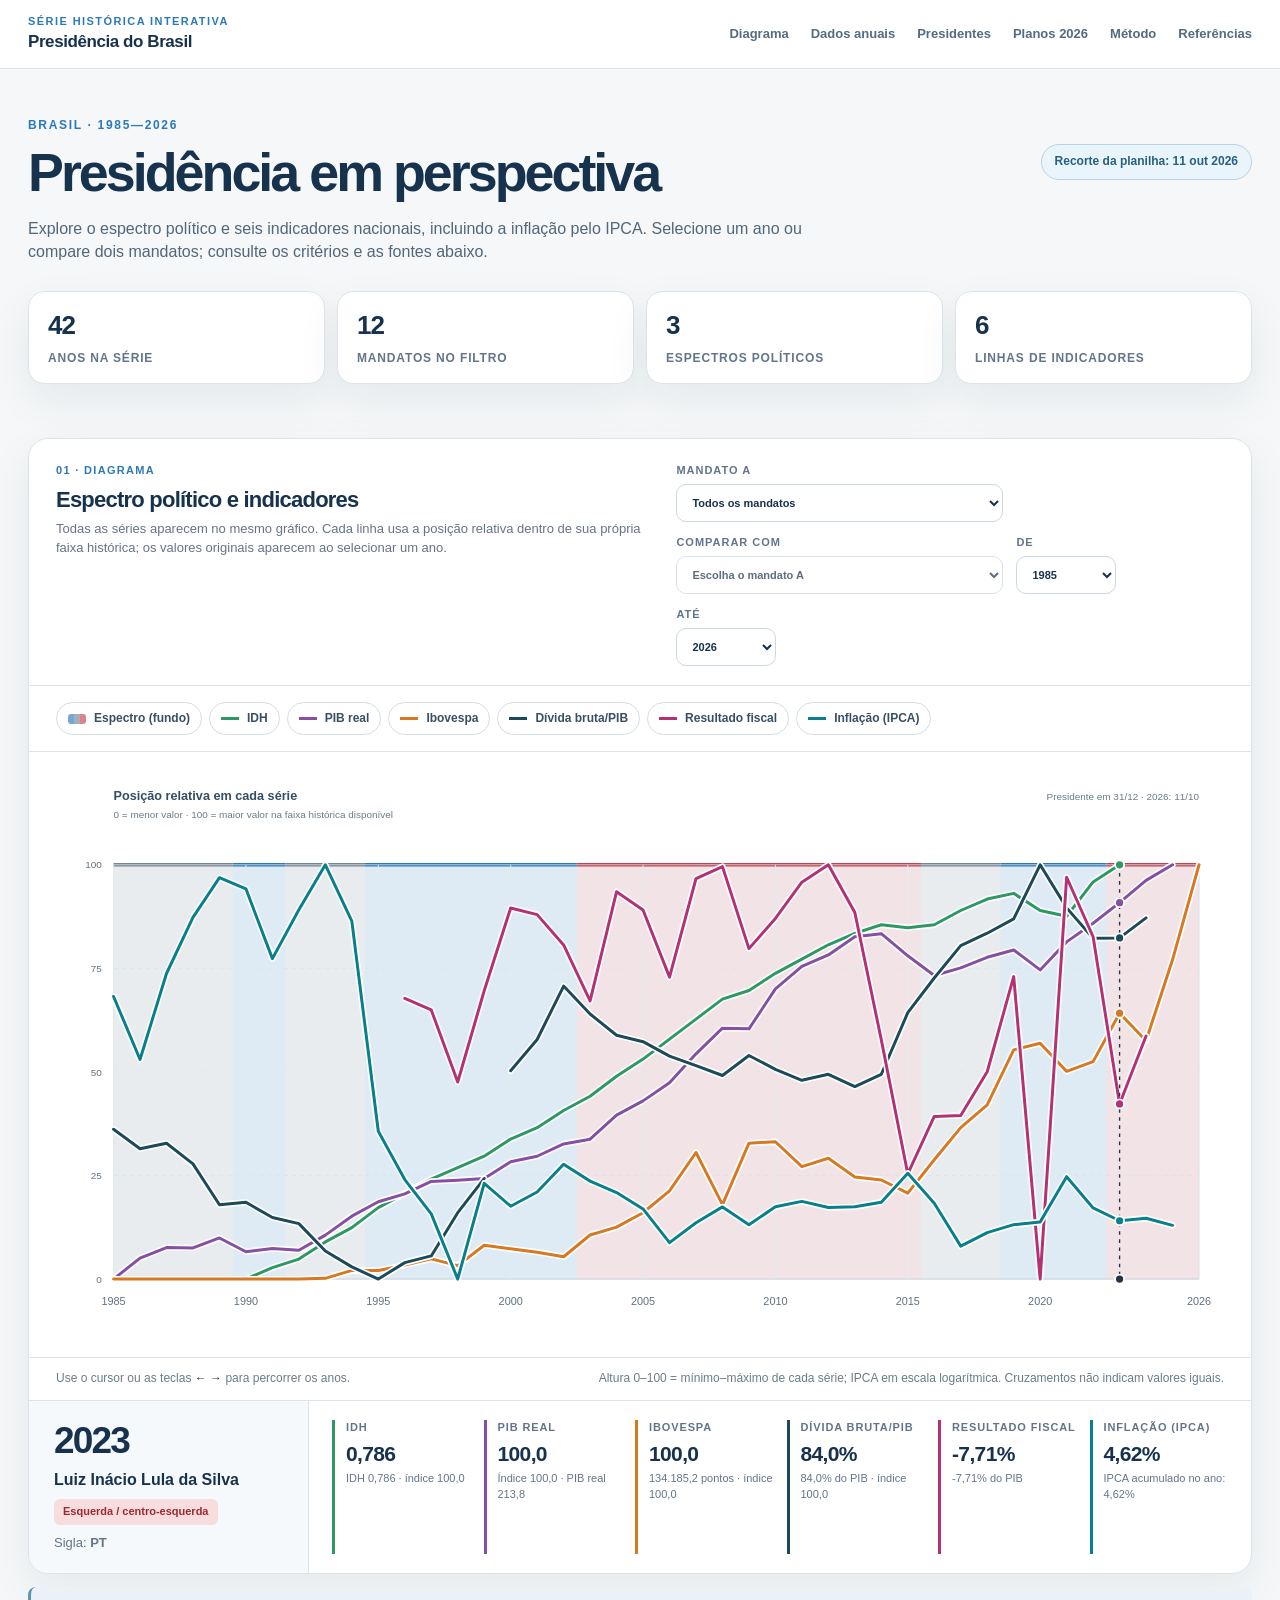
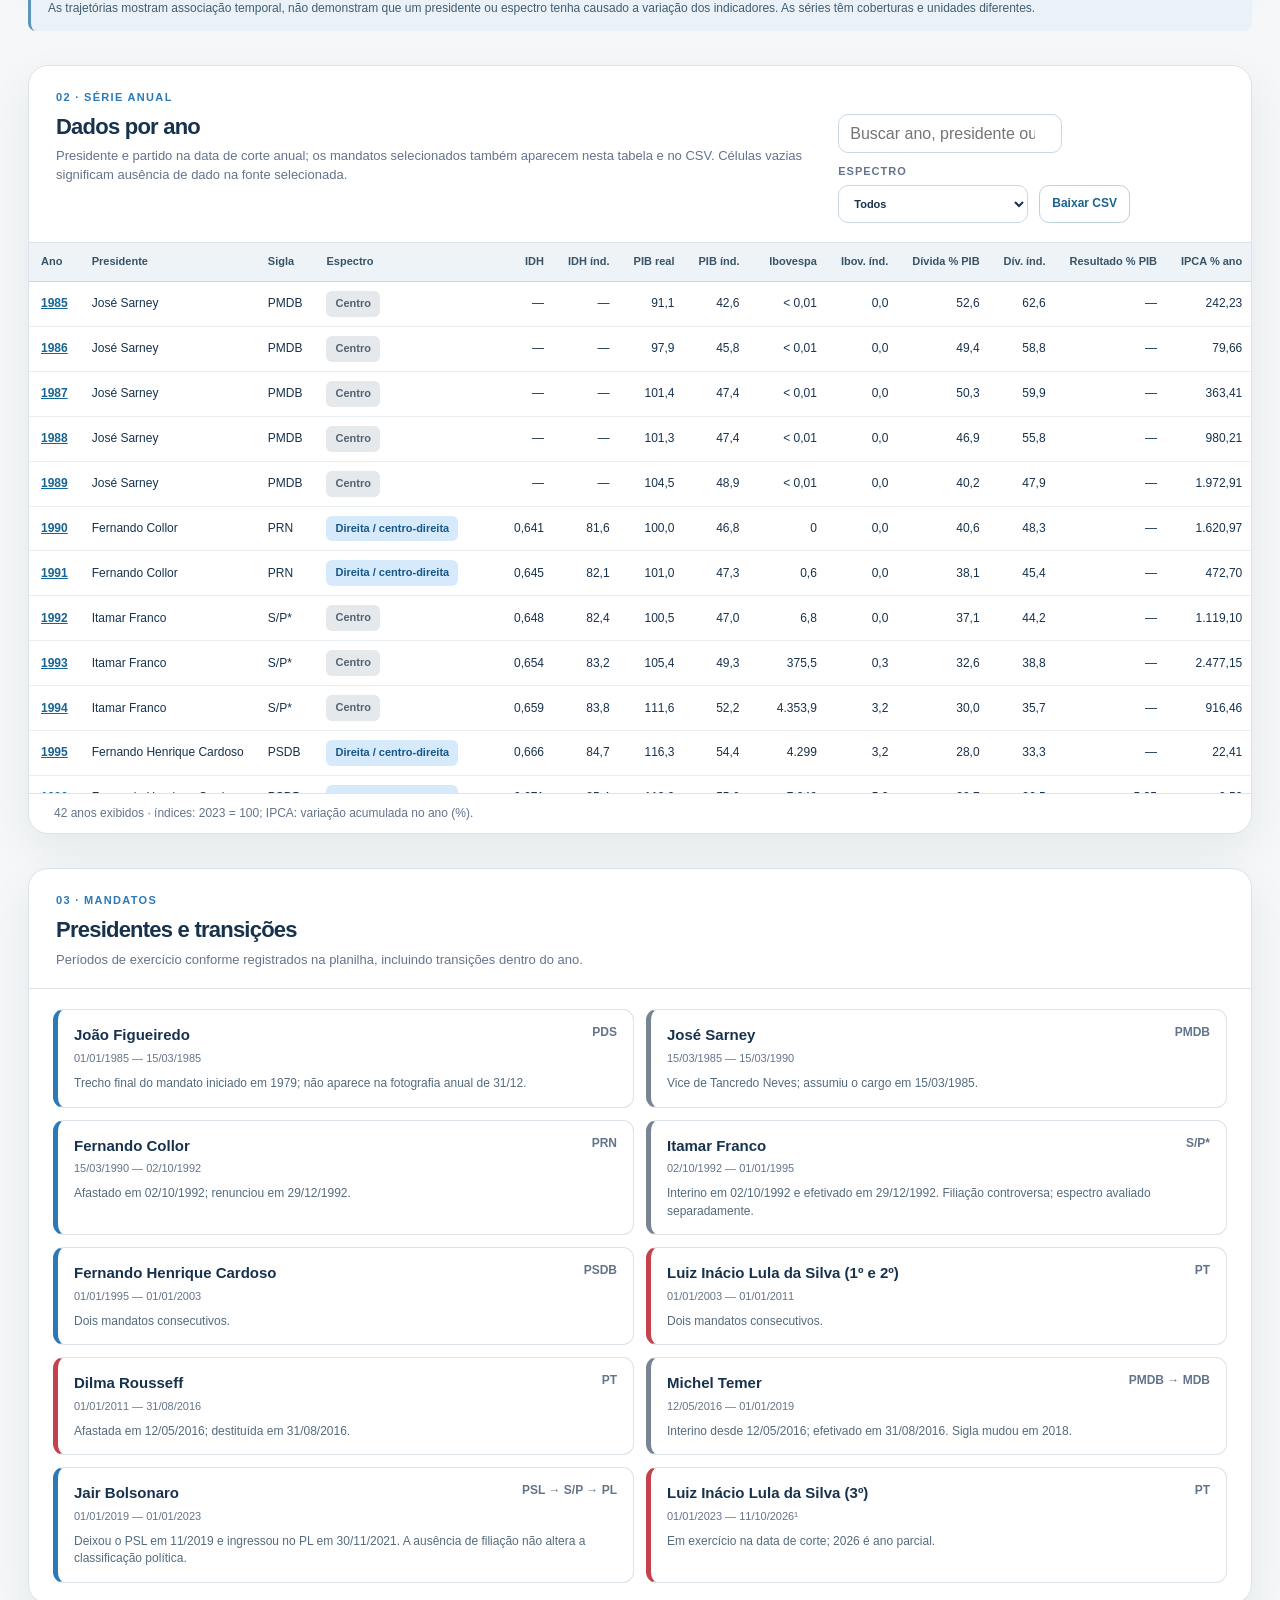
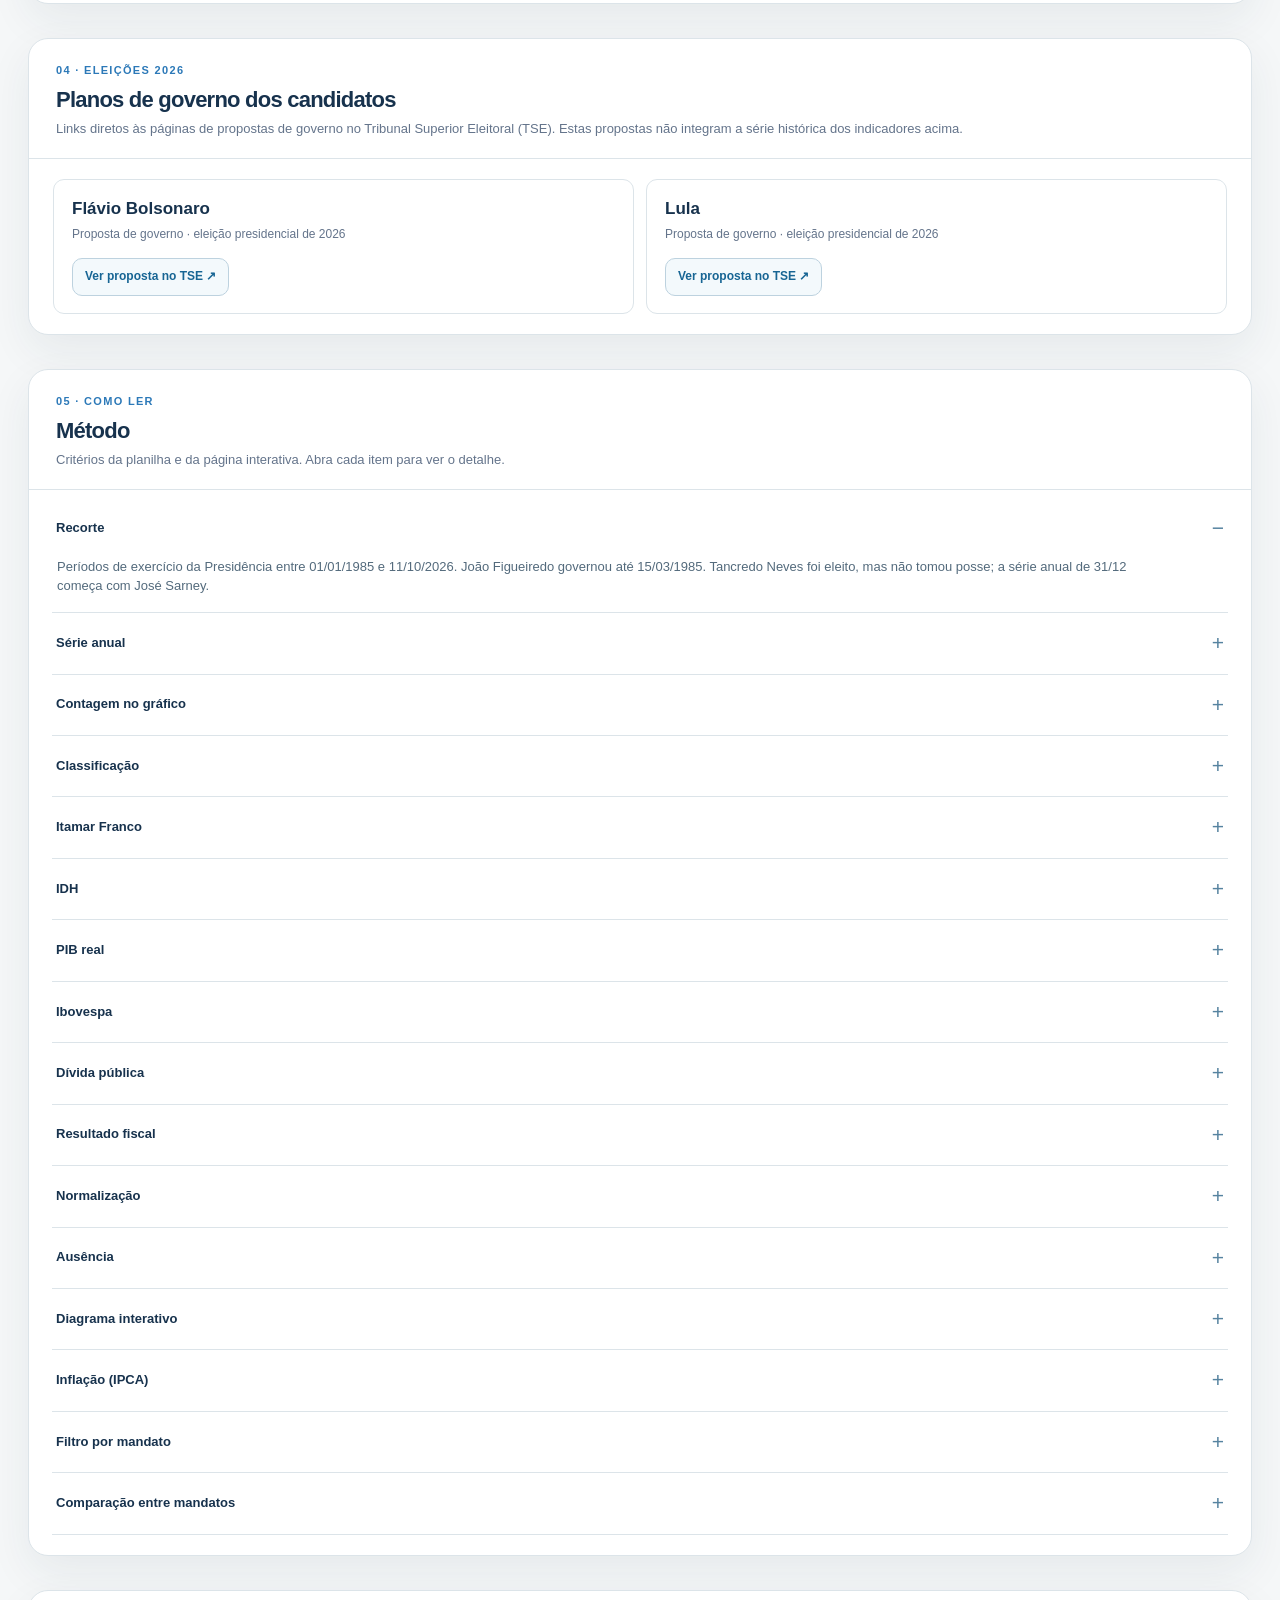
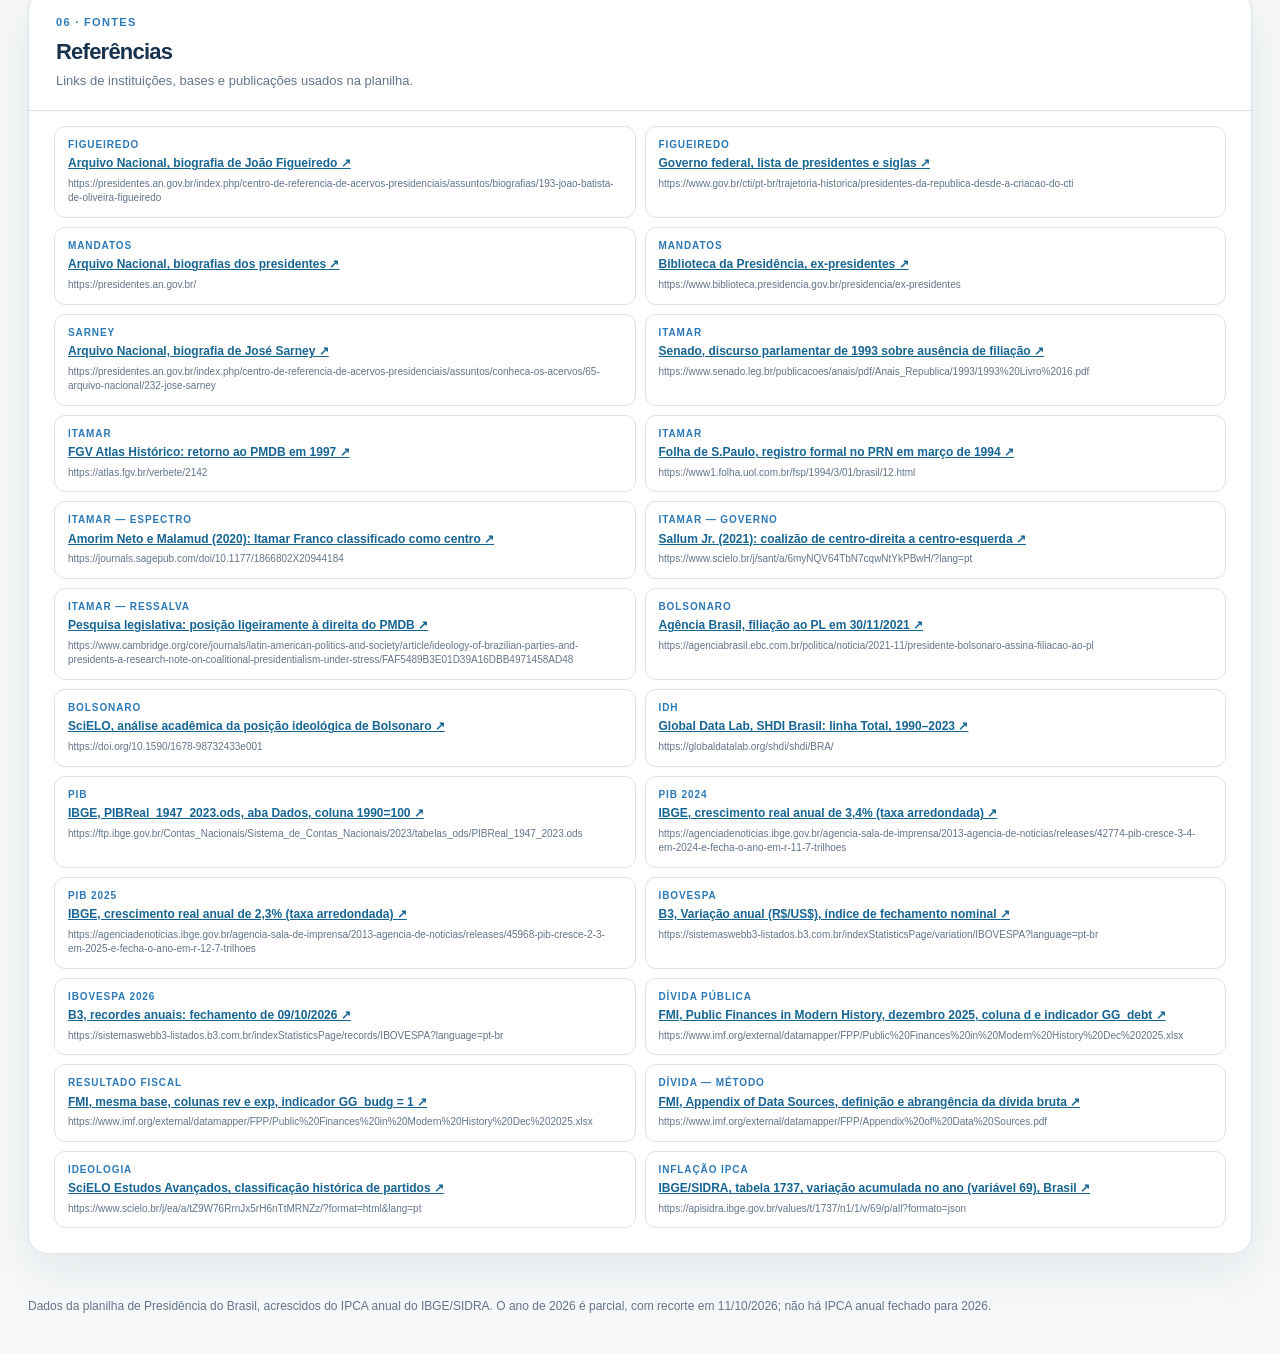
==== commit 7dbccff9: "Reunir indicadores em um gráfico único" ====
--- a/presidencia-brasil.html
+++ b/presidencia-brasil.html
@@ -29,7 +29,7 @@
   <header class="topbar"><div class="shell topbar-inner"><a class="brand" href="#inicio"><small>Série histórica interativa</small>Presidência do Brasil</a><nav class="nav" aria-label="Navegação principal"><a href="#diagrama">Diagrama</a><a href="#dados">Dados anuais</a><a href="#presidentes">Presidentes</a><a href="#planos">Planos 2026</a><a href="#metodo">Método</a><a href="#referencias">Referências</a></nav></div></header>
   <main id="inicio" class="shell">
     <section class="hero"><p class="eyebrow">Brasil · 1985—2026</p><div class="hero-grid"><div><h1>Presidência em perspectiva</h1><p class="intro">Explore o espectro político e seis indicadores nacionais, incluindo a inflação pelo IPCA. Selecione um ano ou compare dois mandatos; consulte os critérios e as fontes abaixo.</p></div><div class="date-pill">Recorte da planilha: 11 out 2026</div></div><div class="stats"><div class="stat"><strong>42</strong><span>Anos na série</span></div><div class="stat"><strong>12</strong><span>Mandatos no filtro</span></div><div class="stat"><strong>3</strong><span>Espectros políticos</span></div><div class="stat"><strong>6</strong><span>Linhas de indicadores</span></div></div></section>
-    <section class="section" id="diagrama"><div class="panel"><div class="panel-head"><div class="head-row"><div><div class="section-kicker">01 · Diagrama</div><h2>Espectro político e indicadores</h2><p>O espectro e cada indicador ocupam faixas próprias. Na comparação, os mandatos são alinhados pelo 1º, 2º e demais anos observados.</p></div><div class="controls"><label class="field mandate-field">Mandato A <select id="mandate-filter" aria-label="Selecionar mandato A"></select></label><label class="field compare-field">Comparar com <select id="compare-filter" aria-label="Selecionar mandato B" disabled></select></label><label class="field" id="start-field">De <select id="start-year" aria-label="Ano inicial"></select></label><label class="field" id="end-field">Até <select id="end-year" aria-label="Ano final"></select></label></div></div><p id="mandate-note" class="mandate-note" hidden></p></div><div id="series-controls" class="series" role="group" aria-label="Mostrar ou ocultar séries"></div><div id="compare-legend" class="compare-legend" hidden></div><div class="chart-scroll"><svg id="chart" class="chart-svg" viewBox="0 0 1320 1180" role="img" aria-label="Gráficos alinhados por ano do espectro político, IDH, PIB, Ibovespa, dívida, resultado fiscal e inflação pelo IPCA" tabindex="0"></svg></div><div class="chart-foot"><span id="chart-instruction">Use o cursor ou as teclas <strong>← →</strong> para percorrer os anos.</span><span>Cada faixa tem escala própria. <strong>2023 = 100</strong> nos índices; resultado fiscal e inflação em %.</span></div><div class="detail" id="detail"><div class="detail-lead" id="detail-lead"></div><div class="detail-metrics" id="detail-metrics"></div></div><div id="comparison" class="comparison" hidden></div></div><div class="notice">As trajetórias mostram associação temporal, não demonstram que um presidente ou espectro tenha causado a variação dos indicadores. As séries têm coberturas e unidades diferentes.</div></section>
+    <section class="section" id="diagrama"><div class="panel"><div class="panel-head"><div class="head-row"><div><div class="section-kicker">01 · Diagrama</div><h2>Espectro político e indicadores</h2><p>Todas as séries aparecem no mesmo gráfico. Cada linha usa a posição relativa dentro de sua própria faixa histórica; os valores originais aparecem ao selecionar um ano.</p></div><div class="controls"><label class="field mandate-field">Mandato A <select id="mandate-filter" aria-label="Selecionar mandato A"></select></label><label class="field compare-field">Comparar com <select id="compare-filter" aria-label="Selecionar mandato B" disabled></select></label><label class="field" id="start-field">De <select id="start-year" aria-label="Ano inicial"></select></label><label class="field" id="end-field">Até <select id="end-year" aria-label="Ano final"></select></label></div></div><p id="mandate-note" class="mandate-note" hidden></p></div><div id="series-controls" class="series" role="group" aria-label="Mostrar ou ocultar séries"></div><div id="compare-legend" class="compare-legend" hidden></div><div class="chart-scroll"><svg id="chart" class="chart-svg" viewBox="0 0 1320 640" role="img" aria-label="Gráfico único do espectro político, IDH, PIB, Ibovespa, dívida, resultado fiscal e inflação pelo IPCA" tabindex="0"></svg></div><div class="chart-foot"><span id="chart-instruction">Use o cursor ou as teclas <strong>← →</strong> para percorrer os anos.</span><span>Altura 0–100 = mínimo–máximo de cada série; IPCA em escala logarítmica. Cruzamentos não indicam valores iguais.</span></div><div class="detail" id="detail"><div class="detail-lead" id="detail-lead"></div><div class="detail-metrics" id="detail-metrics"></div></div><div id="comparison" class="comparison" hidden></div></div><div class="notice">As trajetórias mostram associação temporal, não demonstram que um presidente ou espectro tenha causado a variação dos indicadores. As séries têm coberturas e unidades diferentes.</div></section>
     <section class="section" id="dados"><div class="panel"><div class="panel-head"><div class="section-kicker">02 · Série anual</div><div class="head-row"><div><h2>Dados por ano</h2><p>Presidente e partido na data de corte anual; os mandatos selecionados também aparecem nesta tabela e no CSV. Células vazias significam ausência de dado na fonte selecionada.</p></div><div class="table-tools"><input id="search" class="search" type="search" placeholder="Buscar ano, presidente ou sigla" aria-label="Buscar dados anuais"><label class="field">Espectro <select id="spectrum-filter"><option value="">Todos</option><option value="Direita / centro-direita">Direita / centro-direita</option><option value="Esquerda / centro-esquerda">Esquerda / centro-esquerda</option><option value="Centro">Centro</option></select></label><button id="download-csv" class="text-btn" type="button">Baixar CSV</button></div></div></div><div class="table-wrap"><table id="annual-table" class="data-table"><thead><tr><th class="compare-col">Grupo</th><th>Ano</th><th>Presidente</th><th>Sigla</th><th>Espectro</th><th>IDH</th><th>IDH índ.</th><th>PIB real</th><th>PIB índ.</th><th>Ibovespa</th><th>Ibov. índ.</th><th>Dívida % PIB</th><th>Dív. índ.</th><th>Resultado % PIB</th><th>IPCA % ano</th></tr></thead><tbody id="annual-rows"></tbody></table><div id="table-empty" class="empty" hidden>Nenhum ano corresponde aos filtros.</div></div><div class="table-note" id="table-count"></div></div></section>
     <section class="section" id="presidentes"><div class="panel"><div class="panel-head"><div class="section-kicker">03 · Mandatos</div><h2>Presidentes e transições</h2><p>Períodos de exercício conforme registrados na planilha, incluindo transições dentro do ano.</p></div><div id="episodes" class="episodes"></div></div></section>
     <section class="section" id="planos"><div class="panel"><div class="panel-head"><div class="section-kicker">04 · Eleições 2026</div><h2>Planos de governo dos candidatos</h2><p>Links diretos às páginas de propostas de governo no Tribunal Superior Eleitoral (TSE). Estas propostas não integram a série histórica dos indicadores acima.</p></div><div class="plans"><article class="plan"><h3>Flávio Bolsonaro</h3><p>Proposta de governo · eleição presidencial de 2026</p><a href="https://www.tse.jus.br/eleicoes/eleicoes-2026-content/propostas-de-governo-dos-candidatos-ao-cargo-de-presidente-da-republica-eleicoes-2026/flavio-bolsonaro" target="_blank" rel="noopener noreferrer" aria-label="Abrir proposta de governo de Flávio Bolsonaro no TSE, em nova aba">Ver proposta no TSE ↗</a></article><article class="plan"><h3>Lula</h3><p>Proposta de governo · eleição presidencial de 2026</p><a href="https://www.tse.jus.br/eleicoes/eleicoes-2026-content/propostas-de-governo-dos-candidatos-ao-cargo-de-presidente-da-republica-eleicoes-2026/lula-propostas-de-governo" target="_blank" rel="noopener noreferrer" aria-label="Abrir proposta de governo de Lula no TSE, em nova aba">Ver proposta no TSE ↗</a></article></div></div></section>
@@ -37,7 +37,7 @@
     <section class="section" id="referencias"><div class="panel"><div class="panel-head"><div class="section-kicker">06 · Fontes</div><h2>Referências</h2><p>Links de instituições, bases e publicações usados na planilha.</p></div><div id="refs" class="refs"></div></div></section>
     <div class="footer">Dados da planilha de Presidência do Brasil, acrescidos do IPCA anual do IBGE/SIDRA. O ano de 2026 é parcial, com recorte em 11/10/2026; não há IPCA anual fechado para 2026.</div>
   </main>
-  <script id="site-data" type="application/json">{"cutoff":"11/10/2026","years":[{"year":1985,"president":"José Sarney","party":"PMDB","spectrum":"Centro","right":0,"left":0,"center":1,"noParty":0,"hdi":null,"hdiIndex":null,"gdpReal":91.09489983899644,"gdpIndex":42.60950680819866,"ibov":6.55489e-06,"ibovIndex":4.884956050307769e-09,"debtPct":52.599998,"debtIndex":62.618659089697516,"debtCoverage":"Governo central","revenuePct":null,"expensePct":null,"fiscalPct":null,"mandateId":"sarney","inflationPct":242.23},{"year":1986,"president":"José Sarney","party":"PMDB","spectrum":"Centro","right":0,"left":0,"center":1,"noParty":0,"hdi":null,"hdiIndex":null,"gdpReal":97.92701732692117,"gdpIndex":45.80521981881356,"ibov":9.25819e-06,"ibovIndex":6.899559146743711e-09,"debtPct":49.400002,"debtIndex":58.809163533967734,"debtCoverage":"Governo central","revenuePct":null,"expensePct":null,"fiscalPct":null,"mandateId":"sarney","inflationPct":79.66},{"year":1987,"president":"José Sarney","party":"PMDB","spectrum":"Centro","right":0,"left":0,"center":1,"noParty":0,"hdi":null,"hdiIndex":null,"gdpReal":101.3544629333634,"gdpIndex":47.40840251247202,"ibov":1.248622e-05,"ibovIndex":9.305211213990452e-09,"debtPct":50.299999,"debtIndex":59.88058192688764,"debtCoverage":"Governo central","revenuePct":null,"expensePct":null,"fiscalPct":null,"mandateId":"sarney","inflationPct":363.41},{"year":1988,"president":"José Sarney","party":"PMDB","spectrum":"Centro","right":0,"left":0,"center":1,"noParty":0,"hdi":null,"hdiIndex":null,"gdpReal":101.25310847043004,"gdpIndex":47.360994109959556,"ibov":0.00033082158,"ibovIndex":2.4654096083891194e-07,"debtPct":46.900002,"debtIndex":55.83299141083869,"debtCoverage":"Governo central","revenuePct":null,"expensePct":null,"fiscalPct":null,"mandateId":"sarney","inflationPct":980.21},{"year":1989,"president":"José Sarney","party":"PMDB","spectrum":"Centro","right":0,"left":0,"center":1,"noParty":0,"hdi":null,"hdiIndex":null,"gdpReal":104.4932079414838,"gdpIndex":48.87654592147827,"ibov":0.00616154226,"ibovIndex":4.591818191032039e-06,"debtPct":40.200001,"debtIndex":47.856848930383975,"debtCoverage":"Governo central","revenuePct":null,"expensePct":null,"fiscalPct":null,"mandateId":"sarney","inflationPct":1972.91},{"year":1990,"president":"Fernando Collor","party":"PRN","spectrum":"Direita / centro-direita","right":1,"left":0,"center":0,"noParty":0,"hdi":0.641,"hdiIndex":81.55216284987277,"gdpReal":100,"gdpIndex":46.774854446854704,"ibov":0.02515660818,"ibovIndex":1.8747671636612197e-05,"debtPct":40.599998,"debtIndex":48.33303289867808,"debtCoverage":"Governo central","revenuePct":null,"expensePct":null,"fiscalPct":null,"mandateId":"collor","inflationPct":1620.97},{"year":1991,"president":"Fernando Collor","party":"PRN","spectrum":"Direita / centro-direita","right":1,"left":0,"center":0,"noParty":0,"hdi":0.645,"hdiIndex":82.06106870229007,"gdpReal":101.03,"gdpIndex":47.2566354476573,"ibov":0.60776859589,"ibovIndex":0.00045293252513465713,"debtPct":38.099998,"debtIndex":45.35686077554902,"debtCoverage":"Governo central","revenuePct":null,"expensePct":null,"fiscalPct":null,"mandateId":"collor","inflationPct":472.7},{"year":1992,"president":"Itamar Franco","party":"S/P*","spectrum":"Centro","right":0,"left":0,"center":1,"noParty":1,"hdi":0.648,"hdiIndex":82.44274809160305,"gdpReal":100.484438,"gdpIndex":47.00144961623995,"ibov":6.78,"ibovIndex":0.0050527166773335136,"debtPct":37.099998,"debtIndex":44.16639192629741,"debtCoverage":"Governo central","revenuePct":null,"expensePct":null,"fiscalPct":null,"mandateId":"itamar","inflationPct":1119.1},{"year":1993,"president":"Itamar Franco","party":"S/P*","spectrum":"Centro","right":0,"left":0,"center":1,"noParty":1,"hdi":0.654,"hdiIndex":83.20610687022901,"gdpReal":105.4282723496,"gdpIndex":49.31392093735896,"ibov":375.45,"ibovIndex":0.27979977529570316,"debtPct":32.599998,"debtIndex":38.809282104665115,"debtCoverage":"Governo central","revenuePct":null,"expensePct":null,"fiscalPct":null,"mandateId":"itamar","inflationPct":2477.15},{"year":1994,"president":"Itamar Franco","party":"S/P*","spectrum":"Centro","right":0,"left":0,"center":1,"noParty":1,"hdi":0.659,"hdiIndex":83.84223918575063,"gdpReal":111.59582628205158,"gdpIndex":52.19878531219445,"ibov":4353.93,"ibovIndex":3.2447160358322575,"debtPct":30,"debtIndex":35.7140654775486,"debtCoverage":"Governo central","revenuePct":null,"expensePct":null,"fiscalPct":null,"mandateId":"itamar","inflationPct":916.46},{"year":1995,"president":"Fernando Henrique Cardoso","party":"PSDB","spectrum":"Direita / centro-direita","right":1,"left":0,"center":0,"noParty":0,"hdi":0.666,"hdiIndex":84.7328244274809,"gdpReal":116.30517015115416,"gdpIndex":54.401574052369064,"ibov":4299,"ibovIndex":3.20378008788448,"debtPct":28,"debtIndex":33.33312777904536,"debtCoverage":"Governo central","revenuePct":null,"expensePct":null,"fiscalPct":null,"mandateId":"fhc1","inflationPct":22.41},{"year":1996,"president":"Fernando Henrique Cardoso","party":"PSDB","spectrum":"Direita / centro-direita","right":1,"left":0,"center":0,"noParty":0,"hdi":0.671,"hdiIndex":85.36895674300254,"gdpReal":118.8741932435128,"gdpIndex":55.6032308645259,"ibov":7039.95,"ibovIndex":5.24644141188703,"debtPct":30.700001,"debtIndex":36.54739486249359,"debtCoverage":"Governo central","revenuePct":32.9031094729213,"expensePct":38.2493561600263,"fiscalPct":-5.346246687105001,"mandateId":"fhc1","inflationPct":9.56},{"year":1997,"president":"Fernando Henrique Cardoso","party":"PSDB","spectrum":"Direita / centro-direita","right":1,"left":0,"center":0,"noParty":0,"hdi":0.676,"hdiIndex":86.00508905852418,"gdpReal":122.90978902041691,"gdpIndex":57.49087491523621,"ibov":10196.56,"ibovIndex":7.598868549178732,"debtPct":31.799999,"debtIndex":37.85690821573267,"debtCoverage":"Governo central","revenuePct":32.9969895551885,"expensePct":38.6009297540434,"fiscalPct":-5.6039401988549,"mandateId":"fhc1","inflationPct":5.22},{"year":1998,"president":"Fernando Henrique Cardoso","party":"PSDB","spectrum":"Direita / centro-direita","right":1,"left":0,"center":0,"noParty":0,"hdi":0.68,"hdiIndex":86.51399491094148,"gdpReal":123.32534443838898,"gdpIndex":57.68525035713866,"ibov":6784.33,"ibovIndex":5.055943559813286,"debtPct":38.900002,"debtIndex":46.30924061682572,"debtCoverage":"Governo central","revenuePct":33.6798491842927,"expensePct":40.9004316235996,"fiscalPct":-7.220582439306902,"mandateId":"fhc1","inflationPct":1.65},{"year":1999,"president":"Fernando Henrique Cardoso","party":"PSDB","spectrum":"Direita / centro-direita","right":1,"left":0,"center":0,"noParty":0,"hdi":0.684,"hdiIndex":87.02290076335878,"gdpReal":123.9024300542531,"gdpIndex":57.955181313992846,"ibov":17091.6,"ibovIndex":12.73731745756836,"debtPct":44.5,"debtIndex":52.975863791697094,"debtCoverage":"Governo central","revenuePct":34.4140673228804,"expensePct":39.5886249803418,"fiscalPct":-5.174557657461399,"mandateId":"fhc2","inflationPct":8.94},{"year":2000,"president":"Fernando Henrique Cardoso","party":"PSDB","spectrum":"Direita / centro-direita","right":1,"left":0,"center":0,"noParty":0,"hdi":0.69,"hdiIndex":87.78625954198472,"gdpReal":129.33920604448605,"gdpIndex":60.49822537002585,"ibov":15259.29,"ibovIndex":11.371809596942258,"debtPct":62.197623,"debtIndex":74.0443326789961,"debtCoverage":"Governo geral","revenuePct":31.1622518879063,"expensePct":34.4819277711109,"fiscalPct":-3.319675883204596,"mandateId":"fhc2","inflationPct":5.97},{"year":2001,"president":"Fernando Henrique Cardoso","party":"PSDB","spectrum":"Direita / centro-direita","right":1,"left":0,"center":0,"noParty":0,"hdi":0.694,"hdiIndex":88.29516539440203,"gdpReal":131.136887018853,"gdpIndex":61.33908802920479,"ibov":13577.57,"ibovIndex":10.11852719419811,"debtPct":67.330659,"debtIndex":80.15505213908324,"debtCoverage":"Governo geral","revenuePct":36.3342544809112,"expensePct":39.8022988804568,"fiscalPct":-3.4680443995456045,"mandateId":"fhc2","inflationPct":7.67},{"year":2002,"president":"Fernando Henrique Cardoso","party":"PSDB","spectrum":"Direita / centro-direita","right":1,"left":0,"center":0,"noParty":0,"hdi":0.7,"hdiIndex":89.05852417302798,"gdpReal":135.141101844216,"gdpIndex":63.212053685507705,"ibov":11268.47,"ibovIndex":8.397697093957577,"debtPct":76.095054,"debtIndex":90.58879136911989,"debtCoverage":"Governo geral","revenuePct":40.3462544637927,"expensePct":44.4947770063086,"fiscalPct":-4.148522542515906,"mandateId":"fhc2","inflationPct":12.53},{"year":2003,"president":"Luiz Inácio Lula da Silva","party":"PT","spectrum":"Esquerda / centro-esquerda","right":0,"left":1,"center":0,"noParty":0,"hdi":0.705,"hdiIndex":89.69465648854961,"gdpReal":136.68283072331357,"gdpIndex":63.93319512467072,"ibov":22236.39,"ibovIndex":16.571412772373474,"debtPct":71.51364,"debtIndex":85.13476071659463,"debtCoverage":"Governo geral","revenuePct":35.8874871745963,"expensePct":41.2881729472377,"fiscalPct":-5.4006857726413955,"mandateId":"lula1","inflationPct":9.3},{"year":2004,"president":"Luiz Inácio Lula da Silva","party":"PT","spectrum":"Esquerda / centro-esquerda","right":0,"left":1,"center":0,"noParty":0,"hdi":0.712,"hdiIndex":90.58524173027989,"gdpReal":144.55571343763566,"gdpIndex":67.61572455506646,"ibov":26196.25,"ibovIndex":19.522452693008564,"debtPct":68.025064,"debtIndex":80.9817196603478,"debtCoverage":"Governo geral","revenuePct":36.7256843044251,"expensePct":39.680679611755,"fiscalPct":-2.954995307329895,"mandateId":"lula1","inflationPct":7.6},{"year":2005,"president":"Luiz Inácio Lula da Silva","party":"PT","spectrum":"Esquerda / centro-esquerda","right":0,"left":1,"center":0,"noParty":0,"hdi":0.718,"hdiIndex":91.34860050890585,"gdpReal":149.18457828530978,"gdpIndex":69.78086935010765,"ibov":33455.94,"ibovIndex":24.932652801455664,"debtPct":66.968516,"debtIndex":79.7239321786087,"debtCoverage":"Governo geral","revenuePct":38.5067342907521,"expensePct":41.8703089711443,"fiscalPct":-3.3635746803921975,"mandateId":"lula1","inflationPct":5.69},{"year":2006,"president":"Luiz Inácio Lula da Silva","party":"PT","spectrum":"Esquerda / centro-esquerda","right":0,"left":1,"center":0,"noParty":0,"hdi":0.725,"hdiIndex":92.23918575063612,"gdpReal":155.09525443253534,"gdpIndex":72.54557951479737,"ibov":44473.71,"ibovIndex":33.14351861650358,"debtPct":64.598819,"debtIndex":76.9028817179437,"debtCoverage":"Governo geral","revenuePct":37.694360809552,"expensePct":42.5627996408255,"fiscalPct":-4.868438831273501,"mandateId":"lula1","inflationPct":3.14},{"year":2007,"president":"Luiz Inácio Lula da Silva","party":"PT","spectrum":"Esquerda / centro-esquerda","right":0,"left":1,"center":0,"noParty":0,"hdi":0.732,"hdiIndex":93.12977099236642,"gdpReal":164.50933569470186,"gdpIndex":76.94900232268438,"ibov":63886.1,"ibovIndex":47.610378011769406,"debtPct":63.024659,"debtIndex":75.02889327420577,"debtCoverage":"Governo geral","revenuePct":37.6915641145363,"expensePct":40.3517543236709,"fiscalPct":-2.660190209134605,"mandateId":"lula2","inflationPct":4.46},{"year":2008,"president":"Luiz Inácio Lula da Silva","party":"PT","spectrum":"Esquerda / centro-esquerda","right":0,"left":1,"center":0,"noParty":0,"hdi":0.739,"hdiIndex":94.0203562340967,"gdpReal":172.8897627853937,"gdpIndex":80.86893489638027,"ibov":37550.31,"ibovIndex":27.983934745729112,"debtPct":61.420078,"debtIndex":73.11868957760474,"debtCoverage":"Governo geral","revenuePct":37.522607942242,"expensePct":39.9155792800499,"fiscalPct":-2.3929713378079,"mandateId":"lula2","inflationPct":5.9},{"year":2009,"president":"Luiz Inácio Lula da Silva","party":"PT","spectrum":"Esquerda / centro-esquerda","right":0,"left":1,"center":0,"noParty":0,"hdi":0.742,"hdiIndex":94.40203562340966,"gdpReal":172.6722467118659,"gdpIndex":80.76719206958913,"ibov":68588.41,"ibovIndex":51.114720218110435,"debtPct":64.701584,"debtIndex":77.02522024923704,"debtCoverage":"Governo geral","revenuePct":36.3061353415799,"expensePct":40.5365940188312,"fiscalPct":-4.230458677251299,"mandateId":"lula2","inflationPct":4.31},{"year":2010,"president":"Luiz Inácio Lula da Silva","party":"PT","spectrum":"Esquerda / centro-esquerda","right":0,"left":1,"center":0,"noParty":0,"hdi":0.748,"hdiIndex":95.16539440203562,"gdpReal":185.67140336955927,"gdpIndex":86.84752867554383,"ibov":69304.81,"ibovIndex":51.64860904224638,"debtPct":62.433202,"debtIndex":74.32478214003395,"debtCoverage":"Governo geral","revenuePct":35.9621316402558,"expensePct":39.5158766960122,"fiscalPct":-3.5537450557564014,"mandateId":"lula2","inflationPct":5.91},{"year":2011,"president":"Dilma Rousseff","party":"PT","spectrum":"Esquerda / centro-esquerda","right":0,"left":1,"center":0,"noParty":0,"hdi":0.753,"hdiIndex":95.80152671755725,"gdpReal":193.0507704770122,"gdpIndex":90.299216899154,"ibov":56754.08,"ibovIndex":42.295322495976464,"debtPct":60.63371,"debtIndex":72.18254296955645,"debtCoverage":"Governo geral","revenuePct":36.6259275562739,"expensePct":39.3672540652882,"fiscalPct":-2.7413265090143,"mandateId":"dilma1","inflationPct":6.5},{"year":2012,"president":"Dilma Rousseff","party":"PT","spectrum":"Esquerda / centro-esquerda","right":0,"left":1,"center":0,"noParty":0,"hdi":0.758,"hdiIndex":96.43765903307889,"gdpReal":196.75961551845654,"gdpIndex":92.03402376894898,"ibov":60952.08,"ibovIndex":45.42383350061453,"debtPct":61.614255,"debtIndex":73.34985124734588,"debtCoverage":"Governo geral","revenuePct":36.9581755884763,"expensePct":39.3095016427147,"fiscalPct":-2.351326054238399,"mandateId":"dilma1","inflationPct":5.84},{"year":2013,"president":"Dilma Rousseff","party":"PT","spectrum":"Esquerda / centro-esquerda","right":0,"left":1,"center":0,"noParty":0,"hdi":0.762,"hdiIndex":96.94656488549617,"gdpReal":202.67189305152834,"gdpIndex":94.7994829795374,"ibov":51507.16,"ibovIndex":38.38511597847871,"debtPct":59.594682,"debtIndex":70.94561250205624,"debtCoverage":"Governo geral","revenuePct":36.3580130335864,"expensePct":39.7801456981151,"fiscalPct":-3.4221326645286965,"mandateId":"dilma1","inflationPct":5.91},{"year":2014,"president":"Dilma Rousseff","party":"PT","spectrum":"Esquerda / centro-esquerda","right":0,"left":1,"center":0,"noParty":0,"hdi":0.765,"hdiIndex":97.32824427480917,"gdpReal":203.693269690482,"gdpIndex":95.27723041576216,"ibov":50007.41,"ibovIndex":37.26744461611426,"debtPct":61.617149,"debtIndex":73.35329646419562,"debtCoverage":"Governo geral","revenuePct":35.1514999023321,"expensePct":41.4264315609625,"fiscalPct":-6.2749316586304005,"mandateId":"dilma1","inflationPct":6.41},{"year":2015,"president":"Dilma Rousseff","party":"PT","spectrum":"Esquerda / centro-esquerda","right":0,"left":1,"center":0,"noParty":0,"hdi":0.764,"hdiIndex":97.20101781170484,"gdpReal":196.470788298829,"gdpIndex":91.8989252573653,"ibov":43349.96,"ibovIndex":32.306056910581226,"debtPct":71.729677,"debtIndex":85.3919460353804,"debtCoverage":"Governo geral","revenuePct":36.9094736870819,"expensePct":46.1908507460088,"fiscalPct":-9.2813770589269,"mandateId":"dilma2","inflationPct":10.67},{"year":2016,"president":"Michel Temer","party":"PMDB","spectrum":"Centro","right":0,"left":0,"center":1,"noParty":0,"hdi":0.765,"hdiIndex":97.32824427480917,"gdpReal":190.0345685289654,"gdpIndex":88.88839282813191,"ibov":60227.28,"ibovIndex":44.88368467351551,"debtPct":77.422191,"debtIndex":92.16870662630913,"debtCoverage":"Governo geral","revenuePct":37.5123100944045,"expensePct":45.5029241637391,"fiscalPct":-7.990614069334605,"mandateId":"temer","inflationPct":6.29},{"year":2017,"president":"Michel Temer","party":"PMDB","spectrum":"Centro","right":0,"left":0,"center":1,"noParty":0,"hdi":0.77,"hdiIndex":97.96437659033079,"gdpReal":192.548477027763,"gdpIndex":90.0642698693716,"ibov":76402.08,"ibovIndex":56.93776752197187,"debtPct":82.744953,"debtIndex":98.50528897928939,"debtCoverage":"Governo geral","revenuePct":36.3276530908816,"expensePct":44.2973244249463,"fiscalPct":-7.969671334064699,"mandateId":"temer","inflationPct":2.95},{"year":2018,"president":"Michel Temer","party":"MDB","spectrum":"Centro","right":0,"left":0,"center":1,"noParty":0,"hdi":0.774,"hdiIndex":98.47328244274809,"gdpReal":195.98290021203135,"gdpIndex":91.67071631490215,"ibov":87887.27,"ibovIndex":65.49697269237662,"debtPct":84.777046,"debtIndex":100.92443239457165,"debtCoverage":"Governo geral","revenuePct":37.1905212946627,"expensePct":44.1806594726545,"fiscalPct":-6.9901381779917955,"mandateId":"temer","inflationPct":3.75},{"year":2019,"president":"Jair Bolsonaro","party":"S/P","spectrum":"Direita / centro-direita","right":1,"left":0,"center":0,"noParty":1,"hdi":0.776,"hdiIndex":98.72773536895674,"gdpReal":198.37541599414223,"gdpIndex":92.78981208960255,"ibov":115645.34,"ibovIndex":86.183353698216,"debtPct":87.118481,"debtIndex":103.71183782461912,"debtCoverage":"Governo geral","revenuePct":38.1843501960191,"expensePct":43.0428763992131,"fiscalPct":-4.858526203193996,"mandateId":"bolsonaro","inflationPct":4.31},{"year":2020,"president":"Jair Bolsonaro","party":"S/P","spectrum":"Direita / centro-direita","right":1,"left":0,"center":0,"noParty":1,"hdi":0.77,"hdiIndex":97.96437659033079,"gdpReal":191.87513210119653,"gdpIndex":89.74931376004486,"ibov":119017.24,"ibovIndex":88.69622322097423,"debtPct":96.006839,"debtIndex":114.29315114461556,"debtCoverage":"Governo geral","revenuePct":34.5415339040037,"expensePct":46.1784219903977,"fiscalPct":-11.636888086394002,"mandateId":"bolsonaro","inflationPct":4.52},{"year":2021,"president":"Jair Bolsonaro","party":"PL","spectrum":"Direita / centro-direita","right":1,"left":0,"center":0,"noParty":0,"hdi":0.768,"hdiIndex":97.70992366412213,"gdpReal":201.01338554621537,"gdpIndex":94.0237185079371,"ibov":104822.44,"ibovIndex":78.11771249952677,"debtPct":88.934272,"debtIndex":105.87348044687059,"debtCoverage":"Governo geral","revenuePct":37.7402398732885,"expensePct":40.3709887510294,"fiscalPct":-2.630748877740899,"mandateId":"bolsonaro","inflationPct":10.06},{"year":2022,"president":"Jair Bolsonaro","party":"PL","spectrum":"Direita / centro-direita","right":1,"left":0,"center":0,"noParty":0,"hdi":0.78,"hdiIndex":99.23664122137404,"gdpReal":207.07734424289941,"gdpIndex":96.86012636202845,"ibov":109734.6,"ibovIndex":81.77844299417731,"debtPct":83.938835,"debtIndex":99.92656830997161,"debtCoverage":"Governo geral","revenuePct":39.4806352523504,"expensePct":43.4453308981464,"fiscalPct":-3.9646956457959988,"mandateId":"bolsonaro","inflationPct":5.79},{"year":2023,"president":"Luiz Inácio Lula da Silva","party":"PT","spectrum":"Esquerda / centro-esquerda","right":0,"left":1,"center":0,"noParty":0,"hdi":0.786,"hdiIndex":100,"gdpReal":213.7900826898764,"gdpIndex":100,"ibov":134185.24,"ibovIndex":100,"debtPct":84.000518,"debtIndex":100,"debtCoverage":"Governo geral","revenuePct":37.5968553358073,"expensePct":45.3092954709633,"fiscalPct":-7.712440135156001,"mandateId":"lula3","inflationPct":4.62},{"year":2024,"president":"Luiz Inácio Lula da Silva","party":"PT","spectrum":"Esquerda / centro-esquerda","right":0,"left":1,"center":0,"noParty":0,"hdi":null,"hdiIndex":null,"gdpReal":221.05894550133223,"gdpIndex":103.4,"ibov":120283.4,"ibovIndex":89.63981433427402,"debtPct":87.283842,"debtIndex":103.90869494400023,"debtCoverage":"Governo geral","revenuePct":39.4853616189488,"expensePct":45.6754853700968,"fiscalPct":-6.1901237511480005,"mandateId":"lula3","inflationPct":4.83},{"year":2025,"president":"Luiz Inácio Lula da Silva","party":"PT","spectrum":"Esquerda / centro-esquerda","right":0,"left":1,"center":0,"noParty":0,"hdi":null,"hdiIndex":null,"gdpReal":226.14330124786287,"gdpIndex":105.7782,"ibov":161125.37,"ibovIndex":120.07682066969511,"debtPct":null,"debtIndex":null,"debtCoverage":null,"revenuePct":null,"expensePct":null,"fiscalPct":null,"mandateId":"lula3","inflationPct":4.26},{"year":2026,"president":"Luiz Inácio Lula da Silva","party":"PT","spectrum":"Esquerda / centro-esquerda","right":0,"left":1,"center":0,"noParty":0,"hdi":null,"hdiIndex":null,"gdpReal":null,"gdpIndex":null,"ibov":209066.9,"ibovIndex":155.80469208088758,"debtPct":null,"debtIndex":null,"debtCoverage":null,"revenuePct":null,"expensePct":null,"fiscalPct":null,"mandateId":"lula3","inflationPct":null}],"mandates":[{"id":"sarney","label":"José Sarney · mandato (1985–1990)","firstYear":1985,"lastYear":1989},{"id":"collor","label":"Fernando Collor · mandato (1990–1992)","firstYear":1990,"lastYear":1991},{"id":"itamar","label":"Itamar Franco · mandato (1992–1994)","firstYear":1992,"lastYear":1994},{"id":"fhc1","label":"Fernando Henrique Cardoso · 1º mandato (1995–1998)","firstYear":1995,"lastYear":1998},{"id":"fhc2","label":"Fernando Henrique Cardoso · 2º mandato (1999–2002)","firstYear":1999,"lastYear":2002},{"id":"lula1","label":"Lula · 1º mandato (2003–2006)","firstYear":2003,"lastYear":2006},{"id":"lula2","label":"Lula · 2º mandato (2007–2010)","firstYear":2007,"lastYear":2010},{"id":"dilma1","label":"Dilma Rousseff · 1º mandato (2011–2014)","firstYear":2011,"lastYear":2014},{"id":"dilma2","label":"Dilma Rousseff · 2º mandato (2015–2016)","firstYear":2015,"lastYear":2015},{"id":"temer","label":"Michel Temer · mandato (2016–2018)","firstYear":2016,"lastYear":2018},{"id":"bolsonaro","label":"Jair Bolsonaro · mandato (2019–2022)","firstYear":2019,"lastYear":2022},{"id":"lula3","label":"Lula · 3º mandato (2023–2026, parcial)","firstYear":2023,"lastYear":2026}],"episodes":[{"president":"João Figueiredo","start":"01/01/1985","end":"15/03/1985","party":"PDS","spectrum":"Direita / centro-direita","note":"Trecho final do mandato iniciado em 1979; não aparece na fotografia anual de 31/12."},{"president":"José Sarney","start":"15/03/1985","end":"15/03/1990","party":"PMDB","spectrum":"Centro","note":"Vice de Tancredo Neves; assumiu o cargo em 15/03/1985."},{"president":"Fernando Collor","start":"15/03/1990","end":"02/10/1992","party":"PRN","spectrum":"Direita / centro-direita","note":"Afastado em 02/10/1992; renunciou em 29/12/1992."},{"president":"Itamar Franco","start":"02/10/1992","end":"01/01/1995","party":"S/P*","spectrum":"Centro","note":"Interino em 02/10/1992 e efetivado em 29/12/1992. Filiação controversa; espectro avaliado separadamente."},{"president":"Fernando Henrique Cardoso","start":"01/01/1995","end":"01/01/2003","party":"PSDB","spectrum":"Direita / centro-direita","note":"Dois mandatos consecutivos."},{"president":"Luiz Inácio Lula da Silva (1º e 2º)","start":"01/01/2003","end":"01/01/2011","party":"PT","spectrum":"Esquerda / centro-esquerda","note":"Dois mandatos consecutivos."},{"president":"Dilma Rousseff","start":"01/01/2011","end":"31/08/2016","party":"PT","spectrum":"Esquerda / centro-esquerda","note":"Afastada em 12/05/2016; destituída em 31/08/2016."},{"president":"Michel Temer","start":"12/05/2016","end":"01/01/2019","party":"PMDB → MDB","spectrum":"Centro","note":"Interino desde 12/05/2016; efetivado em 31/08/2016. Sigla mudou em 2018."},{"president":"Jair Bolsonaro","start":"01/01/2019","end":"01/01/2023","party":"PSL → S/P → PL","spectrum":"Direita / centro-direita","note":"Deixou o PSL em 11/2019 e ingressou no PL em 30/11/2021. A ausência de filiação não altera a classificação política."},{"president":"Luiz Inácio Lula da Silva (3º)","start":"01/01/2023","end":"11/10/2026¹","party":"PT","spectrum":"Esquerda / centro-esquerda","note":"Em exercício na data de corte; 2026 é ano parcial."}],"method":[{"title":"Recorte","text":"Períodos de exercício da Presidência entre 01/01/1985 e 11/10/2026. João Figueiredo governou até 15/03/1985. Tancredo Neves foi eleito, mas não tomou posse; a série anual de 31/12 começa com José Sarney."},{"title":"Série anual","text":"Presidente e sigla em 31 de dezembro de 1985 a 2025; 2026 em 11 de outubro. Afastamentos e trocas dentro do ano constam na aba Por presidente."},{"title":"Contagem no gráfico","text":"Como só uma pessoa ocupa a Presidência na data de corte, cada espectro vale 1 quando presente e 0 nos demais anos. S/P indica ausência de filiação na tabela, mas não é exibido como área ou série no gráfico."},{"title":"Classificação","text":"PT = esquerda/centro-esquerda; PDS, PRN e PSDB = direita/centro-direita; PMDB/MDB e Itamar = centro. Bolsonaro = direita/centro-direita durante todo o mandato, inclusive quando esteve sem partido."},{"title":"Itamar Franco","text":"S/P* indica filiação controversa: Senado e FGV o descrevem sem filiação no exercício, enquanto reportagem de 1994 aponta registro formal no PRN. O espectro centro segue classificação acadêmica e a coalizão ampla. Outra pesquisa o situa um pouco à direita do PMDB; é uma aproximação."},{"title":"IDH","text":"Série nacional “Total” do Global Data Lab SHDI, alinhada ao IDH nacional do PNUD; anos 1990–2023. Diferente da média simples dos nove estados usada no gráfico do Nordeste."},{"title":"PIB real","text":"Índice de volume do PIB do Brasil, IBGE, série 1947–2023, valor original 1990=100. Para 2024 e 2025, índice aproximado encadeado pelas taxas anuais reais divulgadas pelo IBGE (+3,4% e +2,3%, arredondadas a uma casa). O gráfico usa 1985–2025; os dois últimos pontos são aproximações, sujeitos a revisão."},{"title":"Ibovespa","text":"Índice de fechamento nominal da B3 no último pregão de cada ano, 1985–2025. Em 2026, fechamento de 09/10/2026 (209.066,90 pontos), último pregão antes da data de corte. A série da B3 já ajusta antigas divisões do índice para a atual forma de divulgação. Os valores não são corrigidos pela inflação e os anos anteriores ao Plano Real ficam muito próximos de zero no gráfico normalizado."},{"title":"Dívida pública","text":"FMI, Public Finances in Modern History (dezembro de 2025): dívida pública bruta como % do PIB, 1985–2024. A coluna GG_debt da fonte indica governo central em 1985–1999 e governo geral em 2000–2024. O gráfico separa os trechos na mudança de abrangência. Não há dados de 2025–2026 nesta base; a linha não representa dívida líquida nem valor nominal em reais."},{"title":"Resultado fiscal","text":"FMI, Public Finances in Modern History (dezembro de 2025), Brasil, governo geral (GG_budg = 1), 1996–2024. Resultado nominal (% PIB) = receita pública (% PIB) − despesa pública total (% PIB), incluindo juros. Saldo negativo indica déficit. É fluxo anual, enquanto a dívida é estoque. Anos sem dados comparáveis nesta série ficam vazios."},{"title":"Normalização","text":"Índice no gráfico = valor anual ÷ valor de 2023 × 100, inclusive para dívida bruta/PIB. 2023 é o último ano comum da série selecionada de IDH e do PIB; não é o último ano publicado do PIB. A normalização compara trajetórias em bases diferentes; não demonstra efeito causal da Presidência sobre os indicadores."},{"title":"Ausência","text":"Sem interpolação: IDH ausente antes de 1990 e após 2023 na série SHDI selecionada; PIB anual de 2026 ainda não disponível; dívida não preenchida em 2025–2026. Resultado fiscal do governo geral disponível de 1996 a 2024 nesta base."},{"title":"Diagrama interativo","text":"As áreas mostram o espectro do presidente na data de corte de cada ano. Cada indicador ocupa uma faixa com eixo vertical próprio, e todas as faixas compartilham o eixo dos anos. IDH, PIB, Ibovespa e dívida usam índices com 2023 = 100; resultado fiscal usa % do PIB, e IPCA usa % acumulado no ano. É possível selecionar anos e ocultar séries. Valores indisponíveis não são interpolados. As escalas dos índices e do resultado fiscal ficam fixas entre mandatos; a escala do IPCA se adapta ao período selecionado."},{"title":"Inflação (IPCA)","text":"Variação acumulada no ano do IPCA do Brasil, em %, para dezembro de cada ano de 1985 a 2025. Fonte: IBGE/SIDRA, tabela 1737, variável 69. 2026 permanece vazio porque o ano não terminou. No diagrama, a inflação usa faixa própria: escala logarítmica quando o recorte inclui anos de hiperinflação e escala linear nos recortes com taxas menores. A taxa de inflação não é um índice 2023 = 100."},{"title":"Filtro por mandato","text":"O filtro separa mandatos sucessivos do mesmo presidente e acompanha a fotografia anual da Presidência em 31 de dezembro (2026: 11 de outubro). Assim, o mandato de Collor aparece em 1990–1991; 1992 aparece em Itamar. O segundo mandato de Dilma aparece só em 2015; 2016 aparece em Temer. João Figueiredo exerceu a Presidência no início de 1985, mas não aparece como opção porque nenhum ano da série anual lhe é atribuído na data de corte. A seção de presidentes e transições mostra os períodos de exercício."},{"title":"Comparação entre mandatos","text":"Ao escolher os mandatos A e B, o eixo horizontal passa a representar a posição de cada ano na fotografia anual do respectivo mandato: 1º ano, 2º ano e assim por diante. As linhas A (contínua) e B (tracejada) usam a mesma escala vertical em cada indicador. IDH, PIB, Ibovespa e dívida mantêm a base 2023 = 100; resultado fiscal e IPCA permanecem em %. O quadro-resumo mostra o primeiro e o último valor disponível de cada mandato, e a diferença entre eles em pontos do índice ou pontos percentuais. Anos sem dado não são interpolados. Mandatos com durações diferentes têm números diferentes de pontos; 2026 é parcial."}],"sources":[{"topic":"Figueiredo","institution":"Arquivo Nacional, biografia de João Figueiredo","url":"https://presidentes.an.gov.br/index.php/centro-de-referencia-de-acervos-presidenciais/assuntos/biografias/193-joao-batista-de-oliveira-figueiredo"},{"topic":"Figueiredo","institution":"Governo federal, lista de presidentes e siglas","url":"https://www.gov.br/cti/pt-br/trajetoria-historica/presidentes-da-republica-desde-a-criacao-do-cti"},{"topic":"Mandatos","institution":"Arquivo Nacional, biografias dos presidentes","url":"https://presidentes.an.gov.br/"},{"topic":"Mandatos","institution":"Biblioteca da Presidência, ex-presidentes","url":"https://www.biblioteca.presidencia.gov.br/presidencia/ex-presidentes"},{"topic":"Sarney","institution":"Arquivo Nacional, biografia de José Sarney","url":"https://presidentes.an.gov.br/index.php/centro-de-referencia-de-acervos-presidenciais/assuntos/conheca-os-acervos/65-arquivo-nacional/232-jose-sarney"},{"topic":"Itamar","institution":"Senado, discurso parlamentar de 1993 sobre ausência de filiação","url":"https://www.senado.leg.br/publicacoes/anais/pdf/Anais_Republica/1993/1993%20Livro%2016.pdf"},{"topic":"Itamar","institution":"FGV Atlas Histórico: retorno ao PMDB em 1997","url":"https://atlas.fgv.br/verbete/2142"},{"topic":"Itamar","institution":"Folha de S.Paulo, registro formal no PRN em março de 1994","url":"https://www1.folha.uol.com.br/fsp/1994/3/01/brasil/12.html"},{"topic":"Itamar — espectro","institution":"Amorim Neto e Malamud (2020): Itamar Franco classificado como centro","url":"https://journals.sagepub.com/doi/10.1177/1866802X20944184"},{"topic":"Itamar — governo","institution":"Sallum Jr. (2021): coalizão de centro-direita a centro-esquerda","url":"https://www.scielo.br/j/sant/a/6myNQV64TbN7cqwNtYkPBwH/?lang=pt"},{"topic":"Itamar — ressalva","institution":"Pesquisa legislativa: posição ligeiramente à direita do PMDB","url":"https://www.cambridge.org/core/journals/latin-american-politics-and-society/article/ideology-of-brazilian-parties-and-presidents-a-research-note-on-coalitional-presidentialism-under-stress/FAF5489B3E01D39A16DBB4971458AD48"},{"topic":"Bolsonaro","institution":"Agência Brasil, filiação ao PL em 30/11/2021","url":"https://agenciabrasil.ebc.com.br/politica/noticia/2021-11/presidente-bolsonaro-assina-filiacao-ao-pl"},{"topic":"Bolsonaro","institution":"SciELO, análise acadêmica da posição ideológica de Bolsonaro","url":"https://doi.org/10.1590/1678-98732433e001"},{"topic":"IDH","institution":"Global Data Lab, SHDI Brasil: linha Total, 1990–2023","url":"https://globaldatalab.org/shdi/shdi/BRA/"},{"topic":"PIB","institution":"IBGE, PIBReal_1947_2023.ods, aba Dados, coluna 1990=100","url":"https://ftp.ibge.gov.br/Contas_Nacionais/Sistema_de_Contas_Nacionais/2023/tabelas_ods/PIBReal_1947_2023.ods"},{"topic":"PIB 2024","institution":"IBGE, crescimento real anual de 3,4% (taxa arredondada)","url":"https://agenciadenoticias.ibge.gov.br/agencia-sala-de-imprensa/2013-agencia-de-noticias/releases/42774-pib-cresce-3-4-em-2024-e-fecha-o-ano-em-r-11-7-trilhoes"},{"topic":"PIB 2025","institution":"IBGE, crescimento real anual de 2,3% (taxa arredondada)","url":"https://agenciadenoticias.ibge.gov.br/agencia-sala-de-imprensa/2013-agencia-de-noticias/releases/45968-pib-cresce-2-3-em-2025-e-fecha-o-ano-em-r-12-7-trilhoes"},{"topic":"Ibovespa","institution":"B3, Variação anual (R$/US$), índice de fechamento nominal","url":"https://sistemaswebb3-listados.b3.com.br/indexStatisticsPage/variation/IBOVESPA?language=pt-br"},{"topic":"Ibovespa 2026","institution":"B3, recordes anuais: fechamento de 09/10/2026","url":"https://sistemaswebb3-listados.b3.com.br/indexStatisticsPage/records/IBOVESPA?language=pt-br"},{"topic":"Dívida pública","institution":"FMI, Public Finances in Modern History, dezembro 2025, coluna d e indicador GG_debt","url":"https://www.imf.org/external/datamapper/FPP/Public%20Finances%20in%20Modern%20History%20Dec%202025.xlsx"},{"topic":"Resultado fiscal","institution":"FMI, mesma base, colunas rev e exp, indicador GG_budg = 1","url":"https://www.imf.org/external/datamapper/FPP/Public%20Finances%20in%20Modern%20History%20Dec%202025.xlsx"},{"topic":"Dívida — método","institution":"FMI, Appendix of Data Sources, definição e abrangência da dívida bruta","url":"https://www.imf.org/external/datamapper/FPP/Appendix%20of%20Data%20Sources.pdf"},{"topic":"Ideologia","institution":"SciELO Estudos Avançados, classificação histórica de partidos","url":"https://www.scielo.br/j/ea/a/tZ9W76RrnJx5rH6nTtMRNZz/?format=html&lang=pt"},{"topic":"Inflação IPCA","institution":"IBGE/SIDRA, tabela 1737, variação acumulada no ano (variável 69), Brasil","url":"https://apisidra.ibge.gov.br/values/t/1737/n1/1/v/69/p/all?formato=json"}]}</script>
+  <script id="site-data" type="application/json">{"cutoff":"11/10/2026","years":[{"year":1985,"president":"José Sarney","party":"PMDB","spectrum":"Centro","right":0,"left":0,"center":1,"noParty":0,"hdi":null,"hdiIndex":null,"gdpReal":91.09489983899644,"gdpIndex":42.60950680819866,"ibov":6.55489e-06,"ibovIndex":4.884956050307769e-09,"debtPct":52.599998,"debtIndex":62.618659089697516,"debtCoverage":"Governo central","revenuePct":null,"expensePct":null,"fiscalPct":null,"mandateId":"sarney","inflationPct":242.23},{"year":1986,"president":"José Sarney","party":"PMDB","spectrum":"Centro","right":0,"left":0,"center":1,"noParty":0,"hdi":null,"hdiIndex":null,"gdpReal":97.92701732692117,"gdpIndex":45.80521981881356,"ibov":9.25819e-06,"ibovIndex":6.899559146743711e-09,"debtPct":49.400002,"debtIndex":58.809163533967734,"debtCoverage":"Governo central","revenuePct":null,"expensePct":null,"fiscalPct":null,"mandateId":"sarney","inflationPct":79.66},{"year":1987,"president":"José Sarney","party":"PMDB","spectrum":"Centro","right":0,"left":0,"center":1,"noParty":0,"hdi":null,"hdiIndex":null,"gdpReal":101.3544629333634,"gdpIndex":47.40840251247202,"ibov":1.248622e-05,"ibovIndex":9.305211213990452e-09,"debtPct":50.299999,"debtIndex":59.88058192688764,"debtCoverage":"Governo central","revenuePct":null,"expensePct":null,"fiscalPct":null,"mandateId":"sarney","inflationPct":363.41},{"year":1988,"president":"José Sarney","party":"PMDB","spectrum":"Centro","right":0,"left":0,"center":1,"noParty":0,"hdi":null,"hdiIndex":null,"gdpReal":101.25310847043004,"gdpIndex":47.360994109959556,"ibov":0.00033082158,"ibovIndex":2.4654096083891194e-07,"debtPct":46.900002,"debtIndex":55.83299141083869,"debtCoverage":"Governo central","revenuePct":null,"expensePct":null,"fiscalPct":null,"mandateId":"sarney","inflationPct":980.21},{"year":1989,"president":"José Sarney","party":"PMDB","spectrum":"Centro","right":0,"left":0,"center":1,"noParty":0,"hdi":null,"hdiIndex":null,"gdpReal":104.4932079414838,"gdpIndex":48.87654592147827,"ibov":0.00616154226,"ibovIndex":4.591818191032039e-06,"debtPct":40.200001,"debtIndex":47.856848930383975,"debtCoverage":"Governo central","revenuePct":null,"expensePct":null,"fiscalPct":null,"mandateId":"sarney","inflationPct":1972.91},{"year":1990,"president":"Fernando Collor","party":"PRN","spectrum":"Direita / centro-direita","right":1,"left":0,"center":0,"noParty":0,"hdi":0.641,"hdiIndex":81.55216284987277,"gdpReal":100,"gdpIndex":46.774854446854704,"ibov":0.02515660818,"ibovIndex":1.8747671636612197e-05,"debtPct":40.599998,"debtIndex":48.33303289867808,"debtCoverage":"Governo central","revenuePct":null,"expensePct":null,"fiscalPct":null,"mandateId":"collor","inflationPct":1620.97},{"year":1991,"president":"Fernando Collor","party":"PRN","spectrum":"Direita / centro-direita","right":1,"left":0,"center":0,"noParty":0,"hdi":0.645,"hdiIndex":82.06106870229007,"gdpReal":101.03,"gdpIndex":47.2566354476573,"ibov":0.60776859589,"ibovIndex":0.00045293252513465713,"debtPct":38.099998,"debtIndex":45.35686077554902,"debtCoverage":"Governo central","revenuePct":null,"expensePct":null,"fiscalPct":null,"mandateId":"collor","inflationPct":472.7},{"year":1992,"president":"Itamar Franco","party":"S/P*","spectrum":"Centro","right":0,"left":0,"center":1,"noParty":1,"hdi":0.648,"hdiIndex":82.44274809160305,"gdpReal":100.484438,"gdpIndex":47.00144961623995,"ibov":6.78,"ibovIndex":0.0050527166773335136,"debtPct":37.099998,"debtIndex":44.16639192629741,"debtCoverage":"Governo central","revenuePct":null,"expensePct":null,"fiscalPct":null,"mandateId":"itamar","inflationPct":1119.1},{"year":1993,"president":"Itamar Franco","party":"S/P*","spectrum":"Centro","right":0,"left":0,"center":1,"noParty":1,"hdi":0.654,"hdiIndex":83.20610687022901,"gdpReal":105.4282723496,"gdpIndex":49.31392093735896,"ibov":375.45,"ibovIndex":0.27979977529570316,"debtPct":32.599998,"debtIndex":38.809282104665115,"debtCoverage":"Governo central","revenuePct":null,"expensePct":null,"fiscalPct":null,"mandateId":"itamar","inflationPct":2477.15},{"year":1994,"president":"Itamar Franco","party":"S/P*","spectrum":"Centro","right":0,"left":0,"center":1,"noParty":1,"hdi":0.659,"hdiIndex":83.84223918575063,"gdpReal":111.59582628205158,"gdpIndex":52.19878531219445,"ibov":4353.93,"ibovIndex":3.2447160358322575,"debtPct":30,"debtIndex":35.7140654775486,"debtCoverage":"Governo central","revenuePct":null,"expensePct":null,"fiscalPct":null,"mandateId":"itamar","inflationPct":916.46},{"year":1995,"president":"Fernando Henrique Cardoso","party":"PSDB","spectrum":"Direita / centro-direita","right":1,"left":0,"center":0,"noParty":0,"hdi":0.666,"hdiIndex":84.7328244274809,"gdpReal":116.30517015115416,"gdpIndex":54.401574052369064,"ibov":4299,"ibovIndex":3.20378008788448,"debtPct":28,"debtIndex":33.33312777904536,"debtCoverage":"Governo central","revenuePct":null,"expensePct":null,"fiscalPct":null,"mandateId":"fhc1","inflationPct":22.41},{"year":1996,"president":"Fernando Henrique Cardoso","party":"PSDB","spectrum":"Direita / centro-direita","right":1,"left":0,"center":0,"noParty":0,"hdi":0.671,"hdiIndex":85.36895674300254,"gdpReal":118.8741932435128,"gdpIndex":55.6032308645259,"ibov":7039.95,"ibovIndex":5.24644141188703,"debtPct":30.700001,"debtIndex":36.54739486249359,"debtCoverage":"Governo central","revenuePct":32.9031094729213,"expensePct":38.2493561600263,"fiscalPct":-5.346246687105001,"mandateId":"fhc1","inflationPct":9.56},{"year":1997,"president":"Fernando Henrique Cardoso","party":"PSDB","spectrum":"Direita / centro-direita","right":1,"left":0,"center":0,"noParty":0,"hdi":0.676,"hdiIndex":86.00508905852418,"gdpReal":122.90978902041691,"gdpIndex":57.49087491523621,"ibov":10196.56,"ibovIndex":7.598868549178732,"debtPct":31.799999,"debtIndex":37.85690821573267,"debtCoverage":"Governo central","revenuePct":32.9969895551885,"expensePct":38.6009297540434,"fiscalPct":-5.6039401988549,"mandateId":"fhc1","inflationPct":5.22},{"year":1998,"president":"Fernando Henrique Cardoso","party":"PSDB","spectrum":"Direita / centro-direita","right":1,"left":0,"center":0,"noParty":0,"hdi":0.68,"hdiIndex":86.51399491094148,"gdpReal":123.32534443838898,"gdpIndex":57.68525035713866,"ibov":6784.33,"ibovIndex":5.055943559813286,"debtPct":38.900002,"debtIndex":46.30924061682572,"debtCoverage":"Governo central","revenuePct":33.6798491842927,"expensePct":40.9004316235996,"fiscalPct":-7.220582439306902,"mandateId":"fhc1","inflationPct":1.65},{"year":1999,"president":"Fernando Henrique Cardoso","party":"PSDB","spectrum":"Direita / centro-direita","right":1,"left":0,"center":0,"noParty":0,"hdi":0.684,"hdiIndex":87.02290076335878,"gdpReal":123.9024300542531,"gdpIndex":57.955181313992846,"ibov":17091.6,"ibovIndex":12.73731745756836,"debtPct":44.5,"debtIndex":52.975863791697094,"debtCoverage":"Governo central","revenuePct":34.4140673228804,"expensePct":39.5886249803418,"fiscalPct":-5.174557657461399,"mandateId":"fhc2","inflationPct":8.94},{"year":2000,"president":"Fernando Henrique Cardoso","party":"PSDB","spectrum":"Direita / centro-direita","right":1,"left":0,"center":0,"noParty":0,"hdi":0.69,"hdiIndex":87.78625954198472,"gdpReal":129.33920604448605,"gdpIndex":60.49822537002585,"ibov":15259.29,"ibovIndex":11.371809596942258,"debtPct":62.197623,"debtIndex":74.0443326789961,"debtCoverage":"Governo geral","revenuePct":31.1622518879063,"expensePct":34.4819277711109,"fiscalPct":-3.319675883204596,"mandateId":"fhc2","inflationPct":5.97},{"year":2001,"president":"Fernando Henrique Cardoso","party":"PSDB","spectrum":"Direita / centro-direita","right":1,"left":0,"center":0,"noParty":0,"hdi":0.694,"hdiIndex":88.29516539440203,"gdpReal":131.136887018853,"gdpIndex":61.33908802920479,"ibov":13577.57,"ibovIndex":10.11852719419811,"debtPct":67.330659,"debtIndex":80.15505213908324,"debtCoverage":"Governo geral","revenuePct":36.3342544809112,"expensePct":39.8022988804568,"fiscalPct":-3.4680443995456045,"mandateId":"fhc2","inflationPct":7.67},{"year":2002,"president":"Fernando Henrique Cardoso","party":"PSDB","spectrum":"Direita / centro-direita","right":1,"left":0,"center":0,"noParty":0,"hdi":0.7,"hdiIndex":89.05852417302798,"gdpReal":135.141101844216,"gdpIndex":63.212053685507705,"ibov":11268.47,"ibovIndex":8.397697093957577,"debtPct":76.095054,"debtIndex":90.58879136911989,"debtCoverage":"Governo geral","revenuePct":40.3462544637927,"expensePct":44.4947770063086,"fiscalPct":-4.148522542515906,"mandateId":"fhc2","inflationPct":12.53},{"year":2003,"president":"Luiz Inácio Lula da Silva","party":"PT","spectrum":"Esquerda / centro-esquerda","right":0,"left":1,"center":0,"noParty":0,"hdi":0.705,"hdiIndex":89.69465648854961,"gdpReal":136.68283072331357,"gdpIndex":63.93319512467072,"ibov":22236.39,"ibovIndex":16.571412772373474,"debtPct":71.51364,"debtIndex":85.13476071659463,"debtCoverage":"Governo geral","revenuePct":35.8874871745963,"expensePct":41.2881729472377,"fiscalPct":-5.4006857726413955,"mandateId":"lula1","inflationPct":9.3},{"year":2004,"president":"Luiz Inácio Lula da Silva","party":"PT","spectrum":"Esquerda / centro-esquerda","right":0,"left":1,"center":0,"noParty":0,"hdi":0.712,"hdiIndex":90.58524173027989,"gdpReal":144.55571343763566,"gdpIndex":67.61572455506646,"ibov":26196.25,"ibovIndex":19.522452693008564,"debtPct":68.025064,"debtIndex":80.9817196603478,"debtCoverage":"Governo geral","revenuePct":36.7256843044251,"expensePct":39.680679611755,"fiscalPct":-2.954995307329895,"mandateId":"lula1","inflationPct":7.6},{"year":2005,"president":"Luiz Inácio Lula da Silva","party":"PT","spectrum":"Esquerda / centro-esquerda","right":0,"left":1,"center":0,"noParty":0,"hdi":0.718,"hdiIndex":91.34860050890585,"gdpReal":149.18457828530978,"gdpIndex":69.78086935010765,"ibov":33455.94,"ibovIndex":24.932652801455664,"debtPct":66.968516,"debtIndex":79.7239321786087,"debtCoverage":"Governo geral","revenuePct":38.5067342907521,"expensePct":41.8703089711443,"fiscalPct":-3.3635746803921975,"mandateId":"lula1","inflationPct":5.69},{"year":2006,"president":"Luiz Inácio Lula da Silva","party":"PT","spectrum":"Esquerda / centro-esquerda","right":0,"left":1,"center":0,"noParty":0,"hdi":0.725,"hdiIndex":92.23918575063612,"gdpReal":155.09525443253534,"gdpIndex":72.54557951479737,"ibov":44473.71,"ibovIndex":33.14351861650358,"debtPct":64.598819,"debtIndex":76.9028817179437,"debtCoverage":"Governo geral","revenuePct":37.694360809552,"expensePct":42.5627996408255,"fiscalPct":-4.868438831273501,"mandateId":"lula1","inflationPct":3.14},{"year":2007,"president":"Luiz Inácio Lula da Silva","party":"PT","spectrum":"Esquerda / centro-esquerda","right":0,"left":1,"center":0,"noParty":0,"hdi":0.732,"hdiIndex":93.12977099236642,"gdpReal":164.50933569470186,"gdpIndex":76.94900232268438,"ibov":63886.1,"ibovIndex":47.610378011769406,"debtPct":63.024659,"debtIndex":75.02889327420577,"debtCoverage":"Governo geral","revenuePct":37.6915641145363,"expensePct":40.3517543236709,"fiscalPct":-2.660190209134605,"mandateId":"lula2","inflationPct":4.46},{"year":2008,"president":"Luiz Inácio Lula da Silva","party":"PT","spectrum":"Esquerda / centro-esquerda","right":0,"left":1,"center":0,"noParty":0,"hdi":0.739,"hdiIndex":94.0203562340967,"gdpReal":172.8897627853937,"gdpIndex":80.86893489638027,"ibov":37550.31,"ibovIndex":27.983934745729112,"debtPct":61.420078,"debtIndex":73.11868957760474,"debtCoverage":"Governo geral","revenuePct":37.522607942242,"expensePct":39.9155792800499,"fiscalPct":-2.3929713378079,"mandateId":"lula2","inflationPct":5.9},{"year":2009,"president":"Luiz Inácio Lula da Silva","party":"PT","spectrum":"Esquerda / centro-esquerda","right":0,"left":1,"center":0,"noParty":0,"hdi":0.742,"hdiIndex":94.40203562340966,"gdpReal":172.6722467118659,"gdpIndex":80.76719206958913,"ibov":68588.41,"ibovIndex":51.114720218110435,"debtPct":64.701584,"debtIndex":77.02522024923704,"debtCoverage":"Governo geral","revenuePct":36.3061353415799,"expensePct":40.5365940188312,"fiscalPct":-4.230458677251299,"mandateId":"lula2","inflationPct":4.31},{"year":2010,"president":"Luiz Inácio Lula da Silva","party":"PT","spectrum":"Esquerda / centro-esquerda","right":0,"left":1,"center":0,"noParty":0,"hdi":0.748,"hdiIndex":95.16539440203562,"gdpReal":185.67140336955927,"gdpIndex":86.84752867554383,"ibov":69304.81,"ibovIndex":51.64860904224638,"debtPct":62.433202,"debtIndex":74.32478214003395,"debtCoverage":"Governo geral","revenuePct":35.9621316402558,"expensePct":39.5158766960122,"fiscalPct":-3.5537450557564014,"mandateId":"lula2","inflationPct":5.91},{"year":2011,"president":"Dilma Rousseff","party":"PT","spectrum":"Esquerda / centro-esquerda","right":0,"left":1,"center":0,"noParty":0,"hdi":0.753,"hdiIndex":95.80152671755725,"gdpReal":193.0507704770122,"gdpIndex":90.299216899154,"ibov":56754.08,"ibovIndex":42.295322495976464,"debtPct":60.63371,"debtIndex":72.18254296955645,"debtCoverage":"Governo geral","revenuePct":36.6259275562739,"expensePct":39.3672540652882,"fiscalPct":-2.7413265090143,"mandateId":"dilma1","inflationPct":6.5},{"year":2012,"president":"Dilma Rousseff","party":"PT","spectrum":"Esquerda / centro-esquerda","right":0,"left":1,"center":0,"noParty":0,"hdi":0.758,"hdiIndex":96.43765903307889,"gdpReal":196.75961551845654,"gdpIndex":92.03402376894898,"ibov":60952.08,"ibovIndex":45.42383350061453,"debtPct":61.614255,"debtIndex":73.34985124734588,"debtCoverage":"Governo geral","revenuePct":36.9581755884763,"expensePct":39.3095016427147,"fiscalPct":-2.351326054238399,"mandateId":"dilma1","inflationPct":5.84},{"year":2013,"president":"Dilma Rousseff","party":"PT","spectrum":"Esquerda / centro-esquerda","right":0,"left":1,"center":0,"noParty":0,"hdi":0.762,"hdiIndex":96.94656488549617,"gdpReal":202.67189305152834,"gdpIndex":94.7994829795374,"ibov":51507.16,"ibovIndex":38.38511597847871,"debtPct":59.594682,"debtIndex":70.94561250205624,"debtCoverage":"Governo geral","revenuePct":36.3580130335864,"expensePct":39.7801456981151,"fiscalPct":-3.4221326645286965,"mandateId":"dilma1","inflationPct":5.91},{"year":2014,"president":"Dilma Rousseff","party":"PT","spectrum":"Esquerda / centro-esquerda","right":0,"left":1,"center":0,"noParty":0,"hdi":0.765,"hdiIndex":97.32824427480917,"gdpReal":203.693269690482,"gdpIndex":95.27723041576216,"ibov":50007.41,"ibovIndex":37.26744461611426,"debtPct":61.617149,"debtIndex":73.35329646419562,"debtCoverage":"Governo geral","revenuePct":35.1514999023321,"expensePct":41.4264315609625,"fiscalPct":-6.2749316586304005,"mandateId":"dilma1","inflationPct":6.41},{"year":2015,"president":"Dilma Rousseff","party":"PT","spectrum":"Esquerda / centro-esquerda","right":0,"left":1,"center":0,"noParty":0,"hdi":0.764,"hdiIndex":97.20101781170484,"gdpReal":196.470788298829,"gdpIndex":91.8989252573653,"ibov":43349.96,"ibovIndex":32.306056910581226,"debtPct":71.729677,"debtIndex":85.3919460353804,"debtCoverage":"Governo geral","revenuePct":36.9094736870819,"expensePct":46.1908507460088,"fiscalPct":-9.2813770589269,"mandateId":"dilma2","inflationPct":10.67},{"year":2016,"president":"Michel Temer","party":"PMDB","spectrum":"Centro","right":0,"left":0,"center":1,"noParty":0,"hdi":0.765,"hdiIndex":97.32824427480917,"gdpReal":190.0345685289654,"gdpIndex":88.88839282813191,"ibov":60227.28,"ibovIndex":44.88368467351551,"debtPct":77.422191,"debtIndex":92.16870662630913,"debtCoverage":"Governo geral","revenuePct":37.5123100944045,"expensePct":45.5029241637391,"fiscalPct":-7.990614069334605,"mandateId":"temer","inflationPct":6.29},{"year":2017,"president":"Michel Temer","party":"PMDB","spectrum":"Centro","right":0,"left":0,"center":1,"noParty":0,"hdi":0.77,"hdiIndex":97.96437659033079,"gdpReal":192.548477027763,"gdpIndex":90.0642698693716,"ibov":76402.08,"ibovIndex":56.93776752197187,"debtPct":82.744953,"debtIndex":98.50528897928939,"debtCoverage":"Governo geral","revenuePct":36.3276530908816,"expensePct":44.2973244249463,"fiscalPct":-7.969671334064699,"mandateId":"temer","inflationPct":2.95},{"year":2018,"president":"Michel Temer","party":"MDB","spectrum":"Centro","right":0,"left":0,"center":1,"noParty":0,"hdi":0.774,"hdiIndex":98.47328244274809,"gdpReal":195.98290021203135,"gdpIndex":91.67071631490215,"ibov":87887.27,"ibovIndex":65.49697269237662,"debtPct":84.777046,"debtIndex":100.92443239457165,"debtCoverage":"Governo geral","revenuePct":37.1905212946627,"expensePct":44.1806594726545,"fiscalPct":-6.9901381779917955,"mandateId":"temer","inflationPct":3.75},{"year":2019,"president":"Jair Bolsonaro","party":"S/P","spectrum":"Direita / centro-direita","right":1,"left":0,"center":0,"noParty":1,"hdi":0.776,"hdiIndex":98.72773536895674,"gdpReal":198.37541599414223,"gdpIndex":92.78981208960255,"ibov":115645.34,"ibovIndex":86.183353698216,"debtPct":87.118481,"debtIndex":103.71183782461912,"debtCoverage":"Governo geral","revenuePct":38.1843501960191,"expensePct":43.0428763992131,"fiscalPct":-4.858526203193996,"mandateId":"bolsonaro","inflationPct":4.31},{"year":2020,"president":"Jair Bolsonaro","party":"S/P","spectrum":"Direita / centro-direita","right":1,"left":0,"center":0,"noParty":1,"hdi":0.77,"hdiIndex":97.96437659033079,"gdpReal":191.87513210119653,"gdpIndex":89.74931376004486,"ibov":119017.24,"ibovIndex":88.69622322097423,"debtPct":96.006839,"debtIndex":114.29315114461556,"debtCoverage":"Governo geral","revenuePct":34.5415339040037,"expensePct":46.1784219903977,"fiscalPct":-11.636888086394002,"mandateId":"bolsonaro","inflationPct":4.52},{"year":2021,"president":"Jair Bolsonaro","party":"PL","spectrum":"Direita / centro-direita","right":1,"left":0,"center":0,"noParty":0,"hdi":0.768,"hdiIndex":97.70992366412213,"gdpReal":201.01338554621537,"gdpIndex":94.0237185079371,"ibov":104822.44,"ibovIndex":78.11771249952677,"debtPct":88.934272,"debtIndex":105.87348044687059,"debtCoverage":"Governo geral","revenuePct":37.7402398732885,"expensePct":40.3709887510294,"fiscalPct":-2.630748877740899,"mandateId":"bolsonaro","inflationPct":10.06},{"year":2022,"president":"Jair Bolsonaro","party":"PL","spectrum":"Direita / centro-direita","right":1,"left":0,"center":0,"noParty":0,"hdi":0.78,"hdiIndex":99.23664122137404,"gdpReal":207.07734424289941,"gdpIndex":96.86012636202845,"ibov":109734.6,"ibovIndex":81.77844299417731,"debtPct":83.938835,"debtIndex":99.92656830997161,"debtCoverage":"Governo geral","revenuePct":39.4806352523504,"expensePct":43.4453308981464,"fiscalPct":-3.9646956457959988,"mandateId":"bolsonaro","inflationPct":5.79},{"year":2023,"president":"Luiz Inácio Lula da Silva","party":"PT","spectrum":"Esquerda / centro-esquerda","right":0,"left":1,"center":0,"noParty":0,"hdi":0.786,"hdiIndex":100,"gdpReal":213.7900826898764,"gdpIndex":100,"ibov":134185.24,"ibovIndex":100,"debtPct":84.000518,"debtIndex":100,"debtCoverage":"Governo geral","revenuePct":37.5968553358073,"expensePct":45.3092954709633,"fiscalPct":-7.712440135156001,"mandateId":"lula3","inflationPct":4.62},{"year":2024,"president":"Luiz Inácio Lula da Silva","party":"PT","spectrum":"Esquerda / centro-esquerda","right":0,"left":1,"center":0,"noParty":0,"hdi":null,"hdiIndex":null,"gdpReal":221.05894550133223,"gdpIndex":103.4,"ibov":120283.4,"ibovIndex":89.63981433427402,"debtPct":87.283842,"debtIndex":103.90869494400023,"debtCoverage":"Governo geral","revenuePct":39.4853616189488,"expensePct":45.6754853700968,"fiscalPct":-6.1901237511480005,"mandateId":"lula3","inflationPct":4.83},{"year":2025,"president":"Luiz Inácio Lula da Silva","party":"PT","spectrum":"Esquerda / centro-esquerda","right":0,"left":1,"center":0,"noParty":0,"hdi":null,"hdiIndex":null,"gdpReal":226.14330124786287,"gdpIndex":105.7782,"ibov":161125.37,"ibovIndex":120.07682066969511,"debtPct":null,"debtIndex":null,"debtCoverage":null,"revenuePct":null,"expensePct":null,"fiscalPct":null,"mandateId":"lula3","inflationPct":4.26},{"year":2026,"president":"Luiz Inácio Lula da Silva","party":"PT","spectrum":"Esquerda / centro-esquerda","right":0,"left":1,"center":0,"noParty":0,"hdi":null,"hdiIndex":null,"gdpReal":null,"gdpIndex":null,"ibov":209066.9,"ibovIndex":155.80469208088758,"debtPct":null,"debtIndex":null,"debtCoverage":null,"revenuePct":null,"expensePct":null,"fiscalPct":null,"mandateId":"lula3","inflationPct":null}],"mandates":[{"id":"sarney","label":"José Sarney · mandato (1985–1990)","firstYear":1985,"lastYear":1989},{"id":"collor","label":"Fernando Collor · mandato (1990–1992)","firstYear":1990,"lastYear":1991},{"id":"itamar","label":"Itamar Franco · mandato (1992–1994)","firstYear":1992,"lastYear":1994},{"id":"fhc1","label":"Fernando Henrique Cardoso · 1º mandato (1995–1998)","firstYear":1995,"lastYear":1998},{"id":"fhc2","label":"Fernando Henrique Cardoso · 2º mandato (1999–2002)","firstYear":1999,"lastYear":2002},{"id":"lula1","label":"Lula · 1º mandato (2003–2006)","firstYear":2003,"lastYear":2006},{"id":"lula2","label":"Lula · 2º mandato (2007–2010)","firstYear":2007,"lastYear":2010},{"id":"dilma1","label":"Dilma Rousseff · 1º mandato (2011–2014)","firstYear":2011,"lastYear":2014},{"id":"dilma2","label":"Dilma Rousseff · 2º mandato (2015–2016)","firstYear":2015,"lastYear":2015},{"id":"temer","label":"Michel Temer · mandato (2016–2018)","firstYear":2016,"lastYear":2018},{"id":"bolsonaro","label":"Jair Bolsonaro · mandato (2019–2022)","firstYear":2019,"lastYear":2022},{"id":"lula3","label":"Lula · 3º mandato (2023–2026, parcial)","firstYear":2023,"lastYear":2026}],"episodes":[{"president":"João Figueiredo","start":"01/01/1985","end":"15/03/1985","party":"PDS","spectrum":"Direita / centro-direita","note":"Trecho final do mandato iniciado em 1979; não aparece na fotografia anual de 31/12."},{"president":"José Sarney","start":"15/03/1985","end":"15/03/1990","party":"PMDB","spectrum":"Centro","note":"Vice de Tancredo Neves; assumiu o cargo em 15/03/1985."},{"president":"Fernando Collor","start":"15/03/1990","end":"02/10/1992","party":"PRN","spectrum":"Direita / centro-direita","note":"Afastado em 02/10/1992; renunciou em 29/12/1992."},{"president":"Itamar Franco","start":"02/10/1992","end":"01/01/1995","party":"S/P*","spectrum":"Centro","note":"Interino em 02/10/1992 e efetivado em 29/12/1992. Filiação controversa; espectro avaliado separadamente."},{"president":"Fernando Henrique Cardoso","start":"01/01/1995","end":"01/01/2003","party":"PSDB","spectrum":"Direita / centro-direita","note":"Dois mandatos consecutivos."},{"president":"Luiz Inácio Lula da Silva (1º e 2º)","start":"01/01/2003","end":"01/01/2011","party":"PT","spectrum":"Esquerda / centro-esquerda","note":"Dois mandatos consecutivos."},{"president":"Dilma Rousseff","start":"01/01/2011","end":"31/08/2016","party":"PT","spectrum":"Esquerda / centro-esquerda","note":"Afastada em 12/05/2016; destituída em 31/08/2016."},{"president":"Michel Temer","start":"12/05/2016","end":"01/01/2019","party":"PMDB → MDB","spectrum":"Centro","note":"Interino desde 12/05/2016; efetivado em 31/08/2016. Sigla mudou em 2018."},{"president":"Jair Bolsonaro","start":"01/01/2019","end":"01/01/2023","party":"PSL → S/P → PL","spectrum":"Direita / centro-direita","note":"Deixou o PSL em 11/2019 e ingressou no PL em 30/11/2021. A ausência de filiação não altera a classificação política."},{"president":"Luiz Inácio Lula da Silva (3º)","start":"01/01/2023","end":"11/10/2026¹","party":"PT","spectrum":"Esquerda / centro-esquerda","note":"Em exercício na data de corte; 2026 é ano parcial."}],"method":[{"title":"Recorte","text":"Períodos de exercício da Presidência entre 01/01/1985 e 11/10/2026. João Figueiredo governou até 15/03/1985. Tancredo Neves foi eleito, mas não tomou posse; a série anual de 31/12 começa com José Sarney."},{"title":"Série anual","text":"Presidente e sigla em 31 de dezembro de 1985 a 2025; 2026 em 11 de outubro. Afastamentos e trocas dentro do ano constam na aba Por presidente."},{"title":"Contagem no gráfico","text":"Como só uma pessoa ocupa a Presidência na data de corte, cada espectro vale 1 quando presente e 0 nos demais anos. S/P indica ausência de filiação na tabela, mas não é exibido como área ou série no gráfico."},{"title":"Classificação","text":"PT = esquerda/centro-esquerda; PDS, PRN e PSDB = direita/centro-direita; PMDB/MDB e Itamar = centro. Bolsonaro = direita/centro-direita durante todo o mandato, inclusive quando esteve sem partido."},{"title":"Itamar Franco","text":"S/P* indica filiação controversa: Senado e FGV o descrevem sem filiação no exercício, enquanto reportagem de 1994 aponta registro formal no PRN. O espectro centro segue classificação acadêmica e a coalizão ampla. Outra pesquisa o situa um pouco à direita do PMDB; é uma aproximação."},{"title":"IDH","text":"Série nacional “Total” do Global Data Lab SHDI, alinhada ao IDH nacional do PNUD; anos 1990–2023. Diferente da média simples dos nove estados usada no gráfico do Nordeste."},{"title":"PIB real","text":"Índice de volume do PIB do Brasil, IBGE, série 1947–2023, valor original 1990=100. Para 2024 e 2025, índice aproximado encadeado pelas taxas anuais reais divulgadas pelo IBGE (+3,4% e +2,3%, arredondadas a uma casa). O gráfico usa 1985–2025; os dois últimos pontos são aproximações, sujeitos a revisão."},{"title":"Ibovespa","text":"Índice de fechamento nominal da B3 no último pregão de cada ano, 1985–2025. Em 2026, fechamento de 09/10/2026 (209.066,90 pontos), último pregão antes da data de corte. A série da B3 já ajusta antigas divisões do índice para a atual forma de divulgação. Os valores não são corrigidos pela inflação e os anos anteriores ao Plano Real ficam muito próximos de zero no gráfico normalizado."},{"title":"Dívida pública","text":"FMI, Public Finances in Modern History (dezembro de 2025): dívida pública bruta como % do PIB, 1985–2024. A coluna GG_debt da fonte indica governo central em 1985–1999 e governo geral em 2000–2024. O gráfico separa os trechos na mudança de abrangência. Não há dados de 2025–2026 nesta base; a linha não representa dívida líquida nem valor nominal em reais."},{"title":"Resultado fiscal","text":"FMI, Public Finances in Modern History (dezembro de 2025), Brasil, governo geral (GG_budg = 1), 1996–2024. Resultado nominal (% PIB) = receita pública (% PIB) − despesa pública total (% PIB), incluindo juros. Saldo negativo indica déficit. É fluxo anual, enquanto a dívida é estoque. Anos sem dados comparáveis nesta série ficam vazios."},{"title":"Normalização","text":"Índice no gráfico = valor anual ÷ valor de 2023 × 100, inclusive para dívida bruta/PIB. 2023 é o último ano comum da série selecionada de IDH e do PIB; não é o último ano publicado do PIB. A normalização compara trajetórias em bases diferentes; não demonstra efeito causal da Presidência sobre os indicadores."},{"title":"Ausência","text":"Sem interpolação: IDH ausente antes de 1990 e após 2023 na série SHDI selecionada; PIB anual de 2026 ainda não disponível; dívida não preenchida em 2025–2026. Resultado fiscal do governo geral disponível de 1996 a 2024 nesta base."},{"title":"Diagrama interativo","text":"Todas as linhas aparecem no mesmo gráfico. A altura de cada indicador é sua posição entre o menor valor (0) e o maior valor (100) observados na série histórica completa disponível, com escala fixa ao mudar o recorte ou mandato. O IPCA passa por transformação logarítmica antes desse posicionamento para que os anos recentes continuem visíveis ao lado da hiperinflação. As áreas coloridas ao fundo mostram o espectro do presidente na data de corte anual. Cruzamentos de linhas não significam valores iguais nem efeito causal. Os valores originais e os índices de IDH, PIB, Ibovespa e dívida com 2023 = 100 permanecem na seleção do ano, na tabela e no CSV. Valores ausentes não são interpolados; a dívida não liga 1999 a 2000 porque muda a abrangência da fonte."},{"title":"Inflação (IPCA)","text":"Variação acumulada no ano do IPCA do Brasil, em %, para dezembro de cada ano de 1985 a 2025. Fonte: IBGE/SIDRA, tabela 1737, variável 69. 2026 permanece vazio porque o ano não terminou. No diagrama único, o IPCA usa logaritmo para definir sua posição relativa entre 0 e 100. A taxa de inflação original continua em porcentagem e não é um índice 2023 = 100."},{"title":"Filtro por mandato","text":"O filtro separa mandatos sucessivos do mesmo presidente e acompanha a fotografia anual da Presidência em 31 de dezembro (2026: 11 de outubro). Assim, o mandato de Collor aparece em 1990–1991; 1992 aparece em Itamar. O segundo mandato de Dilma aparece só em 2015; 2016 aparece em Temer. João Figueiredo exerceu a Presidência no início de 1985, mas não aparece como opção porque nenhum ano da série anual lhe é atribuído na data de corte. A seção de presidentes e transições mostra os períodos de exercício."},{"title":"Comparação entre mandatos","text":"Ao escolher os mandatos A e B, o eixo horizontal passa a representar a posição de cada ano na fotografia anual do respectivo mandato: 1º ano, 2º ano e assim por diante. No gráfico único, as linhas A (contínua) e B (tracejada) usam a mesma transformação fixa de 0 a 100 por indicador. As faixas coloridas acima das linhas mostram o espectro de A e B. Na tabela, IDH, PIB, Ibovespa e dívida mantêm a base 2023 = 100; resultado fiscal e IPCA permanecem em %. O quadro-resumo mostra o primeiro e o último valor disponível de cada mandato, e a diferença entre eles em pontos do índice ou pontos percentuais. Anos sem dado não são interpolados. Mandatos com durações diferentes têm números diferentes de pontos; 2026 é parcial."}],"sources":[{"topic":"Figueiredo","institution":"Arquivo Nacional, biografia de João Figueiredo","url":"https://presidentes.an.gov.br/index.php/centro-de-referencia-de-acervos-presidenciais/assuntos/biografias/193-joao-batista-de-oliveira-figueiredo"},{"topic":"Figueiredo","institution":"Governo federal, lista de presidentes e siglas","url":"https://www.gov.br/cti/pt-br/trajetoria-historica/presidentes-da-republica-desde-a-criacao-do-cti"},{"topic":"Mandatos","institution":"Arquivo Nacional, biografias dos presidentes","url":"https://presidentes.an.gov.br/"},{"topic":"Mandatos","institution":"Biblioteca da Presidência, ex-presidentes","url":"https://www.biblioteca.presidencia.gov.br/presidencia/ex-presidentes"},{"topic":"Sarney","institution":"Arquivo Nacional, biografia de José Sarney","url":"https://presidentes.an.gov.br/index.php/centro-de-referencia-de-acervos-presidenciais/assuntos/conheca-os-acervos/65-arquivo-nacional/232-jose-sarney"},{"topic":"Itamar","institution":"Senado, discurso parlamentar de 1993 sobre ausência de filiação","url":"https://www.senado.leg.br/publicacoes/anais/pdf/Anais_Republica/1993/1993%20Livro%2016.pdf"},{"topic":"Itamar","institution":"FGV Atlas Histórico: retorno ao PMDB em 1997","url":"https://atlas.fgv.br/verbete/2142"},{"topic":"Itamar","institution":"Folha de S.Paulo, registro formal no PRN em março de 1994","url":"https://www1.folha.uol.com.br/fsp/1994/3/01/brasil/12.html"},{"topic":"Itamar — espectro","institution":"Amorim Neto e Malamud (2020): Itamar Franco classificado como centro","url":"https://journals.sagepub.com/doi/10.1177/1866802X20944184"},{"topic":"Itamar — governo","institution":"Sallum Jr. (2021): coalizão de centro-direita a centro-esquerda","url":"https://www.scielo.br/j/sant/a/6myNQV64TbN7cqwNtYkPBwH/?lang=pt"},{"topic":"Itamar — ressalva","institution":"Pesquisa legislativa: posição ligeiramente à direita do PMDB","url":"https://www.cambridge.org/core/journals/latin-american-politics-and-society/article/ideology-of-brazilian-parties-and-presidents-a-research-note-on-coalitional-presidentialism-under-stress/FAF5489B3E01D39A16DBB4971458AD48"},{"topic":"Bolsonaro","institution":"Agência Brasil, filiação ao PL em 30/11/2021","url":"https://agenciabrasil.ebc.com.br/politica/noticia/2021-11/presidente-bolsonaro-assina-filiacao-ao-pl"},{"topic":"Bolsonaro","institution":"SciELO, análise acadêmica da posição ideológica de Bolsonaro","url":"https://doi.org/10.1590/1678-98732433e001"},{"topic":"IDH","institution":"Global Data Lab, SHDI Brasil: linha Total, 1990–2023","url":"https://globaldatalab.org/shdi/shdi/BRA/"},{"topic":"PIB","institution":"IBGE, PIBReal_1947_2023.ods, aba Dados, coluna 1990=100","url":"https://ftp.ibge.gov.br/Contas_Nacionais/Sistema_de_Contas_Nacionais/2023/tabelas_ods/PIBReal_1947_2023.ods"},{"topic":"PIB 2024","institution":"IBGE, crescimento real anual de 3,4% (taxa arredondada)","url":"https://agenciadenoticias.ibge.gov.br/agencia-sala-de-imprensa/2013-agencia-de-noticias/releases/42774-pib-cresce-3-4-em-2024-e-fecha-o-ano-em-r-11-7-trilhoes"},{"topic":"PIB 2025","institution":"IBGE, crescimento real anual de 2,3% (taxa arredondada)","url":"https://agenciadenoticias.ibge.gov.br/agencia-sala-de-imprensa/2013-agencia-de-noticias/releases/45968-pib-cresce-2-3-em-2025-e-fecha-o-ano-em-r-12-7-trilhoes"},{"topic":"Ibovespa","institution":"B3, Variação anual (R$/US$), índice de fechamento nominal","url":"https://sistemaswebb3-listados.b3.com.br/indexStatisticsPage/variation/IBOVESPA?language=pt-br"},{"topic":"Ibovespa 2026","institution":"B3, recordes anuais: fechamento de 09/10/2026","url":"https://sistemaswebb3-listados.b3.com.br/indexStatisticsPage/records/IBOVESPA?language=pt-br"},{"topic":"Dívida pública","institution":"FMI, Public Finances in Modern History, dezembro 2025, coluna d e indicador GG_debt","url":"https://www.imf.org/external/datamapper/FPP/Public%20Finances%20in%20Modern%20History%20Dec%202025.xlsx"},{"topic":"Resultado fiscal","institution":"FMI, mesma base, colunas rev e exp, indicador GG_budg = 1","url":"https://www.imf.org/external/datamapper/FPP/Public%20Finances%20in%20Modern%20History%20Dec%202025.xlsx"},{"topic":"Dívida — método","institution":"FMI, Appendix of Data Sources, definição e abrangência da dívida bruta","url":"https://www.imf.org/external/datamapper/FPP/Appendix%20of%20Data%20Sources.pdf"},{"topic":"Ideologia","institution":"SciELO Estudos Avançados, classificação histórica de partidos","url":"https://www.scielo.br/j/ea/a/tZ9W76RrnJx5rH6nTtMRNZz/?format=html&lang=pt"},{"topic":"Inflação IPCA","institution":"IBGE/SIDRA, tabela 1737, variação acumulada no ano (variável 69), Brasil","url":"https://apisidra.ibge.gov.br/values/t/1737/n1/1/v/69/p/all?formato=json"}]}</script>
   <script>
   (() => {
     'use strict';
@@ -48,7 +48,7 @@
     const esc=s=>String(s??'').replace(/[&<>"']/g,c=>({'&':'&amp;','<':'&lt;','>':'&gt;','"':'&quot;',"'":'&#39;'}[c]));
     const cls=s=>s?.startsWith('Direita')?'right':s?.startsWith('Esquerda')?'left':'center';
     const series=[
-      {id:'area',label:'Espectro político',color:'#788394',kind:'area'},
+      {id:'area',label:'Espectro (fundo)',color:'#788394',kind:'area'},
       {id:'hdiIndex',label:'IDH',color:'#2e9864'},
       {id:'gdpIndex',label:'PIB real',color:'#874fa4'},
       {id:'ibovIndex',label:'Ibovespa',color:'#d77923'},
@@ -60,16 +60,17 @@
     let start=1985,end=2026,selected=2023,selectedMandate='',compareMandate='';
     const $=id=>document.getElementById(id);
     const svg=$('chart');
-    const dim={w:1320,h:1180,l:76,r:110,spectrumTop:50,spectrumH:76,metricTop:174,metricH:112,metricStep:166};
+    const dim={w:1320,h:640,l:78,r:42,top:107,bottom:565};
     const plotW=dim.w-dim.l-dim.r;
     const x=y=>dim.l+(start===end?.5:(y-start)/(end-start))*plotW;
-    const fixedScales={
-      hdiIndex:{min:80,max:105,ticks:[80,85,90,95,100,105],unit:'Índice'},
-      gdpIndex:{min:40,max:120,ticks:[40,60,80,100,120],unit:'Índice'},
-      ibovIndex:{min:0,max:160,ticks:[0,40,80,120,160],unit:'Índice'},
-      debtIndex:{min:20,max:120,ticks:[20,40,60,80,100,120],unit:'Índice'},
-      fiscalPct:{min:-12,max:0,ticks:[-12,-9,-6,-3,0],unit:'% do PIB'},
-    };
+    const plotH=dim.bottom-dim.top;
+    const transform=(s,v)=>s.kind==='inflation'?Math.log10(v):v;
+    const domains=Object.fromEntries(series.slice(1).map(s=>{
+      const values=years.map(r=>r[s.id]).filter(v=>v!=null&&Number.isFinite(v)&&(!s.kind||s.kind!=='inflation'||v>0)).map(v=>transform(s,v));
+      return [s.id,{min:Math.min(...values),max:Math.max(...values)}];
+    }));
+    const score=(s,v)=>{const d=domains[s.id];return (transform(s,v)-d.min)/(d.max-d.min)*100;};
+    const yValue=(s,v)=>dim.bottom-score(s,v)/100*plotH;
     const spectrumColor=s=>cls(s)==='right'?'#2c79b8':cls(s)==='left'?'#c5414b':'#788394';
     const range=()=>years.filter(r=>r.year>=start&&r.year<=end);
     const byYear=y=>years.find(r=>r.year===y);
@@ -89,47 +90,54 @@
       $('detail-metrics').innerHTML=series.slice(1).map(s=>`<div class="metric" style="border-color:${s.color}"><div class="metric-label">${esc(s.label)}</div><div class="metric-value">${s.id==='hdiIndex'?num(r.hdi,3):s.id==='gdpIndex'?num(r.gdpIndex):s.id==='ibovIndex'?num(r.ibovIndex):s.id==='debtIndex'?r.debtPct==null?'—':`${num(r.debtPct)}%`:s.id==='inflationPct'?r.inflationPct==null?'—':`${num(r.inflationPct,2)}%`:r.fiscalPct==null?'—':`${num(r.fiscalPct,2)}%`}</div><div class="metric-sub">${esc(metricText(r,s))}</div></div>`).join('');
       const cross=$('crosshair'),dot=$('year-dot');
       if(cross&&selected>=start&&selected<=end){const xx=x(selected);cross.setAttribute('x1',xx);cross.setAttribute('x2',xx);cross.style.display='';dot.setAttribute('cx',xx);dot.style.display='';}else if(cross){cross.style.display='none';dot.style.display='none';}
+      const points=$('selected-points');
+      if(points)points.innerHTML=selected>=start&&selected<=end?series.slice(1).filter(s=>active[s.id]&&r[s.id]!=null).map(s=>`<circle cx="${x(selected)}" cy="${yValue(s,r[s.id])}" r="5" fill="${s.color}" stroke="#fff" stroke-width="2"/>`).join(''):'';
       document.querySelectorAll('#annual-rows tr').forEach(tr=>tr.classList.toggle('selected',Number(tr.dataset.year)===selected));
     }
     function renderControls(){
-      $('series-controls').innerHTML=series.map(s=>`<button type="button" data-series="${s.id}" aria-pressed="${active[s.id]}"><i class="swatch ${s.kind==='area'?'area':'line'}" style="background:${s.color}"></i>${esc(s.label)}</button>`).join('');
+      $('series-controls').innerHTML=series.map(s=>`<button type="button" data-series="${s.id}" aria-pressed="${active[s.id]}"><i class="swatch ${s.kind==='area'?'area':'line'}" style="background:${s.kind==='area'?'linear-gradient(90deg,#2c79b8 0 33%,#788394 33% 66%,#c5414b 66%)':s.color}"></i>${esc(s.label)}</button>`).join('');
       $('series-controls').querySelectorAll('button').forEach(btn=>btn.addEventListener('click',()=>{active[btn.dataset.series]=!active[btn.dataset.series];renderControls();renderChart();}));
+    }
+    function drawGrid(parts,marks,caption){
+      const plotRight=dim.w-dim.r;
+      parts.push(`<text x="${dim.l}" y="35" font-size="14" font-weight="800" fill="#334e62">Posição relativa em cada série</text><text x="${plotRight}" y="35" text-anchor="end" font-size="11" fill="#667c8a">${caption}</text>`);
+      parts.push(`<text x="${dim.l}" y="55" font-size="11" fill="#667c8a">0 = menor valor · 100 = maior valor na faixa histórica disponível</text>`);
+      for(const tick of [0,25,50,75,100]){
+        const yy=dim.bottom-tick/100*plotH;
+        parts.push(`<line x1="${dim.l}" x2="${plotRight}" y1="${yy}" y2="${yy}" stroke="${tick===0||tick===100?'#ccd9e1':'#dce5ea'}" stroke-dasharray="${tick===0||tick===100?'':'4 5'}"/><text x="${dim.l-13}" y="${yy+4}" text-anchor="end" font-size="11" fill="#5f7280">${tick}</text>`);
+      }
+      for(const mark of marks){
+        parts.push(`<line x1="${mark.x}" x2="${mark.x}" y1="${dim.top}" y2="${dim.bottom}" stroke="#e3ebef"/><text x="${mark.x}" y="${dim.bottom+29}" text-anchor="middle" font-size="12" fill="#5f7280">${mark.label}</text>`);
+      }
+    }
+    function drawTrace(parts,rows,s,xFor,group=''){
+      if(!active[s.id])return;
+      let segment=[];
+      const flush=()=>{
+        if(!segment.length)return;
+        const points=segment.map(p=>p.join(',')).join(' '),dash=group==='B'?'stroke-dasharray="8 6"':'';
+        if(segment.length>1){
+          parts.push(`<polyline points="${points}" fill="none" stroke="#fff" stroke-width="7" stroke-linecap="round" stroke-linejoin="round" ${dash}/>`);
+          parts.push(`<polyline class="indicator-trace" data-series="${s.id}" ${group?`data-group="${group}"`:''} points="${points}" fill="none" stroke="${s.color}" stroke-width="3.3" stroke-linecap="round" stroke-linejoin="round" ${dash}/>`);
+        }
+        if(group){for(const [px,py] of segment)parts.push(`<circle cx="${px}" cy="${py}" r="4" fill="${group==='A'?s.color:'#fff'}" stroke="${s.color}" stroke-width="2"/>`);}
+        else if(segment.length===1)parts.push(`<circle cx="${segment[0][0]}" cy="${segment[0][1]}" r="4.5" fill="${s.color}" stroke="#fff" stroke-width="1.5"/>`);
+        segment=[];
+      };
+      for(const [i,row] of rows.entries()){
+        const value=row[s.id];
+        if(value==null){flush();continue;}
+        if(s.id==='debtIndex'&&row.year===2000)flush();
+        segment.push([xFor(row,i),yValue(s,value)]);
+      }
+      flush();
     }
     function renderChart(){
       if(compareMandate){renderComparison();return;}
-      svg.setAttribute('aria-label','Gráficos alinhados por ano do espectro político e seis indicadores');
+      svg.setAttribute('aria-label','Gráfico único com áreas do espectro político ao fundo e linhas dos seis indicadores em posição relativa de 0 a 100');
       $('detail').hidden=false;$('comparison').hidden=true;
       const subset=range(),parts=[],plotRight=dim.w-dim.r;
-      const inflationValues=subset.map(r=>r.inflationPct).filter(v=>v!=null);
-      const inflationMax=Math.max(...inflationValues,1),inflationLog=inflationMax>100;
-      const inflationCeiling=inflationLog?inflationMax*1.22:Math.max(5,Math.ceil(inflationMax/5)*5);
-      const inflationScale={min:inflationLog?1:0,max:inflationCeiling,ticks:inflationLog?[1,10,100,1000,10000].filter(v=>v<=inflationCeiling):[0,inflationCeiling/2,inflationCeiling],unit:'% no ano',log:inflationLog};
-      const lanes=series.slice(1).map((s,i)=>({series:s,top:dim.metricTop+i*dim.metricStep,height:dim.metricH,scale:s.kind==='inflation'?inflationScale:fixedScales[s.id]}));
-      const bottom=lanes.at(-1).top+dim.metricH;
-      const yValue=(v,lane)=>lane.top+lane.height-(lane.scale.log?Math.log10(v)/Math.log10(lane.scale.max):(v-lane.scale.min)/(lane.scale.max-lane.scale.min))*lane.height;
-      const dot=(px,py,color,r=2.4)=>`<circle cx="${px}" cy="${py}" r="${r}" fill="${color}" stroke="#fff" stroke-width="${r>3?1.5:.8}"/>`;
-      parts.push(`<rect x="0" y="0" width="${dim.w}" height="${dim.h}" fill="#fff"/>`);
-      parts.push(`<text x="${dim.l}" y="${dim.spectrumTop-17}" font-size="13" font-weight="800" fill="#41596c">Espectro político</text><text x="${plotRight}" y="${dim.spectrumTop-17}" text-anchor="end" font-size="11" fill="#667c8a">Presidente em 31/12 · 2026: 11/10</text>`);
-      parts.push(`<rect x="${dim.l}" y="${dim.spectrumTop}" width="${plotW}" height="${dim.spectrumH}" rx="8" fill="#f5f8fa" stroke="#dce5ea"/>`);
-      for(const lane of lanes){
-        const {series:s,top,height,scale}=lane;
-        const subtitle=s.id==='inflationPct'?`% acumulado no ano · escala ${scale.log?'logarítmica':'linear'}`:s.id==='fiscalPct'?'% do PIB':'Índice · 2023 = 100';
-        parts.push(`<text x="${dim.l}" y="${top-17}" font-size="13" font-weight="800" fill="${s.color}">${esc(s.label)}</text><text x="${plotRight}" y="${top-17}" text-anchor="end" font-size="11" fill="#667c8a">${subtitle}</text>`);
-        parts.push(`<rect x="${dim.l}" y="${top}" width="${plotW}" height="${height}" rx="8" fill="${s.color}" fill-opacity=".045" stroke="#dce5ea"/>`);
-        for(const tick of scale.ticks){
-          const yy=yValue(tick,lane),ref=(tick===100&&scale.unit==='Índice')||(tick===0&&s.id==='fiscalPct');
-          parts.push(`<line x1="${dim.l}" x2="${plotRight}" y1="${yy}" y2="${yy}" stroke="${ref?s.color:'#dfe8ed'}" stroke-opacity="${ref ? 0.48 : 1}" stroke-dasharray="4 5"/><text x="${dim.l-12}" y="${yy+4}" text-anchor="end" font-size="11" fill="#5f7280">${fmt.format(tick)}</text>`);
-        }
-        parts.push(`<text x="${plotRight+15}" y="${top+height/2+4}" font-size="11" fill="#617989">${scale.unit}</text>`);
-      }
-      const step=Math.max(1,Math.ceil((end-start)/9/5)*5),yearMarks=new Map([[start,true],[end,true]]);
-      for(let year=Math.ceil(start/step)*step;year<=end;year+=step)if(!yearMarks.has(year))yearMarks.set(year,year-start>=3&&end-year>=3);
-      for(const [year,label] of [...yearMarks].sort((a,b)=>a[0]-b[0])){
-        const xx=x(year);
-        parts.push(`<line x1="${xx}" x2="${xx}" y1="${dim.spectrumTop}" y2="${dim.spectrumTop+dim.spectrumH}" stroke="#e2ebf0"/>`);
-        for(const lane of lanes)parts.push(`<line x1="${xx}" x2="${xx}" y1="${lane.top}" y2="${lane.top+lane.height}" stroke="#e2ebf0"/>`);
-        if(label)parts.push(`<text x="${xx}" y="${bottom+30}" text-anchor="middle" font-size="12" fill="#5f7280">${year}</text>`);
-      }
+      parts.push(`<rect x="0" y="0" width="${dim.w}" height="${dim.h}" fill="#fff"/><rect x="${dim.l}" y="${dim.top}" width="${plotW}" height="${plotH}" fill="#f8fafb" stroke="#dce5ea"/>`);
       if(active.area){
         let a=0;
         while(a<subset.length){
@@ -137,81 +145,35 @@
           while(b+1<subset.length&&subset[b+1].spectrum===subset[a].spectrum)b++;
           const half=start===end?plotW/2:plotW/(end-start)/2;
           const left=Math.max(dim.l,x(subset[a].year)-half),right=Math.min(plotRight,x(subset[b].year)+half),color=spectrumColor(subset[a].spectrum);
-          parts.push(`<rect x="${left}" y="${dim.spectrumTop}" width="${right-left}" height="${dim.spectrumH}" fill="${color}" fill-opacity=".32"/><line x1="${left}" x2="${right}" y1="${dim.spectrumTop}" y2="${dim.spectrumTop}" stroke="${color}" stroke-width="2"/>`);
+          parts.push(`<rect x="${left}" y="${dim.top}" width="${right-left}" height="${plotH}" fill="${color}" fill-opacity=".12"/><line x1="${left}" x2="${right}" y1="${dim.top}" y2="${dim.top}" stroke="${color}" stroke-width="4"/>`);
           a=b+1;
         }
-      }else parts.push(`<text x="${dim.l+14}" y="${dim.spectrumTop+dim.spectrumH/2+4}" font-size="12" fill="#7c8e9a">Série oculta</text>`);
-      for(const lane of lanes){
-        const s=lane.series;
-        if(!active[s.id]){parts.push(`<text x="${dim.l+14}" y="${lane.top+lane.height/2+4}" font-size="12" fill="#7c8e9a">Série oculta</text>`);continue;}
-        let segment=[],count=0;
-        const flush=()=>{if(!segment.length)return;parts.push(line(segment,s.color,3));for(const [px,py] of segment)parts.push(dot(px,py,s.color,segment.length===1?4.5:2.4));segment=[];};
-        for(const row of subset){
-          const value=row[s.id];
-          if(value==null){flush();continue;}
-          const point=[x(row.year),yValue(value,lane)];count++;
-          if(s.id==='debtIndex'&&row.year===2000){flush();parts.push(dot(point[0],point[1],s.color,4.5));continue;}
-          segment.push(point);
-        }
-        flush();
-        if(!count)parts.push(`<text x="${dim.l+14}" y="${lane.top+lane.height/2+4}" font-size="12" fill="#7c8e9a">Sem dado no período</text>`);
-      }
-      parts.push(`<line id="crosshair" x1="0" x2="0" y1="${dim.spectrumTop}" y2="${bottom}" stroke="#243447" stroke-width="1.5" stroke-dasharray="4 5" pointer-events="none"/><circle id="year-dot" cx="0" cy="${dim.spectrumTop+dim.spectrumH/2}" r="5" fill="#243447" stroke="#fff" stroke-width="2" pointer-events="none"/>`);
+      }
+      const span=end-start,step=span<=12?1:span<=24?2:5;
+      const yearMarks=new Set([start,end]);
+      for(let year=Math.ceil(start/step)*step;year<=end;year+=step)if(span<=12||year-start>=step/2&&end-year>=step/2)yearMarks.add(year);
+      drawGrid(parts,[...yearMarks].sort((a,b)=>a-b).map(year=>({x:x(year),label:year})),'Presidente em 31/12 · 2026: 11/10');
+      for(const s of series.slice(1))drawTrace(parts,subset,s,row=>x(row.year));
+      parts.push(`<line id="crosshair" x1="0" x2="0" y1="${dim.top}" y2="${dim.bottom}" stroke="#243447" stroke-width="1.5" stroke-dasharray="4 5" pointer-events="none"/><g id="selected-points" pointer-events="none"></g><circle id="year-dot" cx="0" cy="${dim.bottom}" r="5" fill="#243447" stroke="#fff" stroke-width="2" pointer-events="none"/>`);
       svg.innerHTML=parts.join('');renderDetails();
     }
     function renderComparison(){
-      svg.setAttribute('aria-label','Comparação de dois mandatos, com linhas contínuas para A e tracejadas para B em seis indicadores');
+      svg.setAttribute('aria-label','Gráfico único comparando dois mandatos: linhas contínuas para A e tracejadas para B, com os indicadores em posição relativa de 0 a 100');
       $('detail').hidden=true;$('comparison').hidden=false;
       const aRows=years.filter(r=>r.mandateId===selectedMandate),bRows=years.filter(r=>r.mandateId===compareMandate);
-      const longest=Math.max(aRows.length,bRows.length),plotRight=dim.w-dim.r,parts=[];
+      const longest=Math.max(aRows.length,bRows.length),parts=[];
       const xRelative=i=>dim.l+(longest===1?.5:i/(longest-1))*plotW;
-      const inflationValues=[...aRows,...bRows].map(r=>r.inflationPct).filter(v=>v!=null);
-      const inflationMax=Math.max(...inflationValues,1),inflationLog=inflationMax>100;
-      const inflationCeiling=inflationLog?inflationMax*1.22:Math.max(5,Math.ceil(inflationMax/5)*5);
-      const inflationScale={min:inflationLog?1:0,max:inflationCeiling,ticks:inflationLog?[1,10,100,1000,10000].filter(v=>v<=inflationCeiling):[0,inflationCeiling/2,inflationCeiling],unit:'% no ano',log:inflationLog};
-      const lanes=series.slice(1).map((s,i)=>({series:s,top:dim.metricTop+i*dim.metricStep,height:dim.metricH,scale:s.kind==='inflation'?inflationScale:fixedScales[s.id]}));
-      const bottom=lanes.at(-1).top+dim.metricH;
-      const yValue=(v,lane)=>lane.top+lane.height-(lane.scale.log?Math.log10(v)/Math.log10(lane.scale.max):(v-lane.scale.min)/(lane.scale.max-lane.scale.min))*lane.height;
-      parts.push(`<rect x="0" y="0" width="${dim.w}" height="${dim.h}" fill="#fff"/>`);
-      parts.push(`<text x="${dim.l}" y="${dim.spectrumTop-17}" font-size="13" font-weight="800" fill="#41596c">Espectro político</text><text x="${plotRight}" y="${dim.spectrumTop-17}" text-anchor="end" font-size="11" fill="#667c8a">Anos reais de cada mandato · fotografia anual</text>`);
-      for(const [group,rows,offset] of [['A',aRows,0],['B',bRows,40]]){
-        const top=dim.spectrumTop+offset,color=spectrumColor(rows[0].spectrum);
-        parts.push(`<rect x="${dim.l}" y="${top}" width="${plotW}" height="36" rx="6" fill="${active.area?color:'#f5f8fa'}" fill-opacity="${active.area ? 0.27 : 1}" stroke="#dce5ea"/><text x="${dim.l-18}" y="${top+24}" text-anchor="middle" font-size="12" font-weight="800" fill="#41596c">${group}</text>`);
-        for(const [i,row] of rows.entries())parts.push(`<text x="${xRelative(i)}" y="${top+24}" text-anchor="middle" font-size="11" font-weight="700" fill="#30475a">${row.year}</text>`);
-      }
-      for(const lane of lanes){
-        const {series:s,top,height,scale}=lane;
-        const subtitle=s.id==='inflationPct'?`% acumulado no ano · escala ${scale.log?'logarítmica':'linear'}`:s.id==='fiscalPct'?'% do PIB':'Índice · 2023 = 100';
-        parts.push(`<text x="${dim.l}" y="${top-17}" font-size="13" font-weight="800" fill="${s.color}">${esc(s.label)}</text><text x="${plotRight}" y="${top-17}" text-anchor="end" font-size="11" fill="#667c8a">${subtitle}</text>`);
-        parts.push(`<rect x="${dim.l}" y="${top}" width="${plotW}" height="${height}" rx="8" fill="${s.color}" fill-opacity=".045" stroke="#dce5ea"/>`);
-        for(const tick of scale.ticks){
-          const yy=yValue(tick,lane),ref=(tick===100&&scale.unit==='Índice')||(tick===0&&s.id==='fiscalPct');
-          parts.push(`<line x1="${dim.l}" x2="${plotRight}" y1="${yy}" y2="${yy}" stroke="${ref?s.color:'#dfe8ed'}" stroke-opacity="${ref ? 0.48 : 1}" stroke-dasharray="4 5"/><text x="${dim.l-12}" y="${yy+4}" text-anchor="end" font-size="11" fill="#5f7280">${fmt.format(tick)}</text>`);
+      parts.push(`<rect x="0" y="0" width="${dim.w}" height="${dim.h}" fill="#fff"/><rect x="${dim.l}" y="${dim.top}" width="${plotW}" height="${plotH}" fill="#f8fafb" stroke="#dce5ea"/>`);
+      if(active.area){
+        for(const [group,rows,top] of [['A',aRows,66],['B',bRows,84]]){
+          const color=spectrumColor(rows[0].spectrum);
+          parts.push(`<text x="${dim.l-17}" y="${top+11}" text-anchor="middle" font-size="11" font-weight="800" fill="#41596c">${group}</text><rect x="${dim.l}" y="${top}" width="${plotW}" height="14" rx="4" fill="${color}" fill-opacity=".27" stroke="${color}" stroke-opacity=".5"/><text x="${dim.l+9}" y="${top+11}" font-size="11" font-weight="700" fill="#30475a">${esc(rows[0].spectrum)}</text>`);
         }
-        parts.push(`<text x="${plotRight+15}" y="${top+height/2+4}" font-size="11" fill="#617989">${scale.unit}</text>`);
-      }
-      for(let i=0;i<longest;i++){
-        const xx=xRelative(i);
-        for(const lane of lanes)parts.push(`<line x1="${xx}" x2="${xx}" y1="${lane.top}" y2="${lane.top+lane.height}" stroke="#e2ebf0"/>`);
-        parts.push(`<text x="${xx}" y="${bottom+30}" text-anchor="middle" font-size="12" fill="#5f7280">${i+1}º ano</text>`);
-      }
-      for(const lane of lanes){
-        const s=lane.series;
-        if(!active[s.id]){parts.push(`<text x="${dim.l+14}" y="${lane.top+lane.height/2+4}" font-size="12" fill="#7c8e9a">Série oculta</text>`);continue;}
-        for(const [group,rows] of [['A',aRows],['B',bRows]]){
-          let segment=[],count=0;
-          const point=(px,py,r=3)=>`<circle cx="${px}" cy="${py}" r="${r}" fill="${group==='A'?s.color:'#fff'}" stroke="${s.color}" stroke-width="2" data-group="${group}" data-series="${s.id}"/>`;
-          const flush=()=>{if(!segment.length)return;if(segment.length>1)parts.push(`<polyline class="compare-trace" data-group="${group}" data-series="${s.id}" points="${segment.map(p=>p.join(',')).join(' ')}" fill="none" stroke="${s.color}" stroke-width="3" stroke-linecap="round" stroke-linejoin="round" ${group==='B'?'stroke-dasharray="8 6"':''}/>`);for(const [px,py] of segment)parts.push(point(px,py,segment.length===1?5:3));segment=[];};
-          for(const [i,row] of rows.entries()){
-            const value=row[s.id];
-            if(value==null){flush();continue;}
-            const xy=[xRelative(i),yValue(value,lane)];count++;
-            if(s.id==='debtIndex'&&row.year===2000){flush();parts.push(point(xy[0],xy[1],5));continue;}
-            segment.push(xy);
-          }
-          flush();
-          if(!count)parts.push(`<text x="${dim.l+14}" y="${lane.top+(group==='A'?46:70)}" font-size="12" fill="#7c8e9a">${group}: sem dado no período</text>`);
-        }
+      }
+      drawGrid(parts,Array.from({length:longest},(_,i)=>({x:xRelative(i),label:`${i+1}º ano`})),'A e B alinhados pelo ano do mandato');
+      for(const s of series.slice(1)){
+        drawTrace(parts,aRows,s,(_,i)=>xRelative(i),'A');
+        drawTrace(parts,bRows,s,(_,i)=>xRelative(i),'B');
       }
       svg.innerHTML=parts.join('');renderCompareSummary(aRows,bRows);
     }
@@ -273,7 +235,7 @@
       if(comparing)legend.innerHTML=`<span class="compare-key"><i class="compare-line"></i><strong>A · ${esc(a.label)}</strong></span><span class="compare-key"><i class="compare-line dashed"></i><strong>B · ${esc(b.label)}</strong></span>`;
       $('chart-instruction').innerHTML=comparing?'Linha contínua e pontos cheios = <strong>A</strong>; linha tracejada e pontos vazios = <strong>B</strong>. Eixo horizontal: 1º ano, 2º ano… de cada mandato.':'Use o cursor ou as teclas <strong>← →</strong> para percorrer os anos.';
       const note=$('mandate-note');note.hidden=!a;
-      if(comparing)note.textContent=`A: ${a.firstYear}–${a.lastYear}; B: ${b.firstYear}–${b.lastYear} na fotografia anual. Os anos reais de cada mandato aparecem na faixa do espectro. 2026 é parcial.`;
+      if(comparing)note.textContent=`A: ${a.firstYear}–${a.lastYear}; B: ${b.firstYear}–${b.lastYear} na fotografia anual. As faixas coloridas acima das linhas mostram o espectro de cada mandato. 2026 é parcial.`;
       else if(a)note.textContent=`${a.label}: ${a.firstYear===a.lastYear?a.firstYear:`${a.firstYear}–${a.lastYear}`} na série anual. A série registra o presidente em 31/12 (2026: 11/10).`;
     }
     $('mandate-filter').addEventListener('change',e=>{
